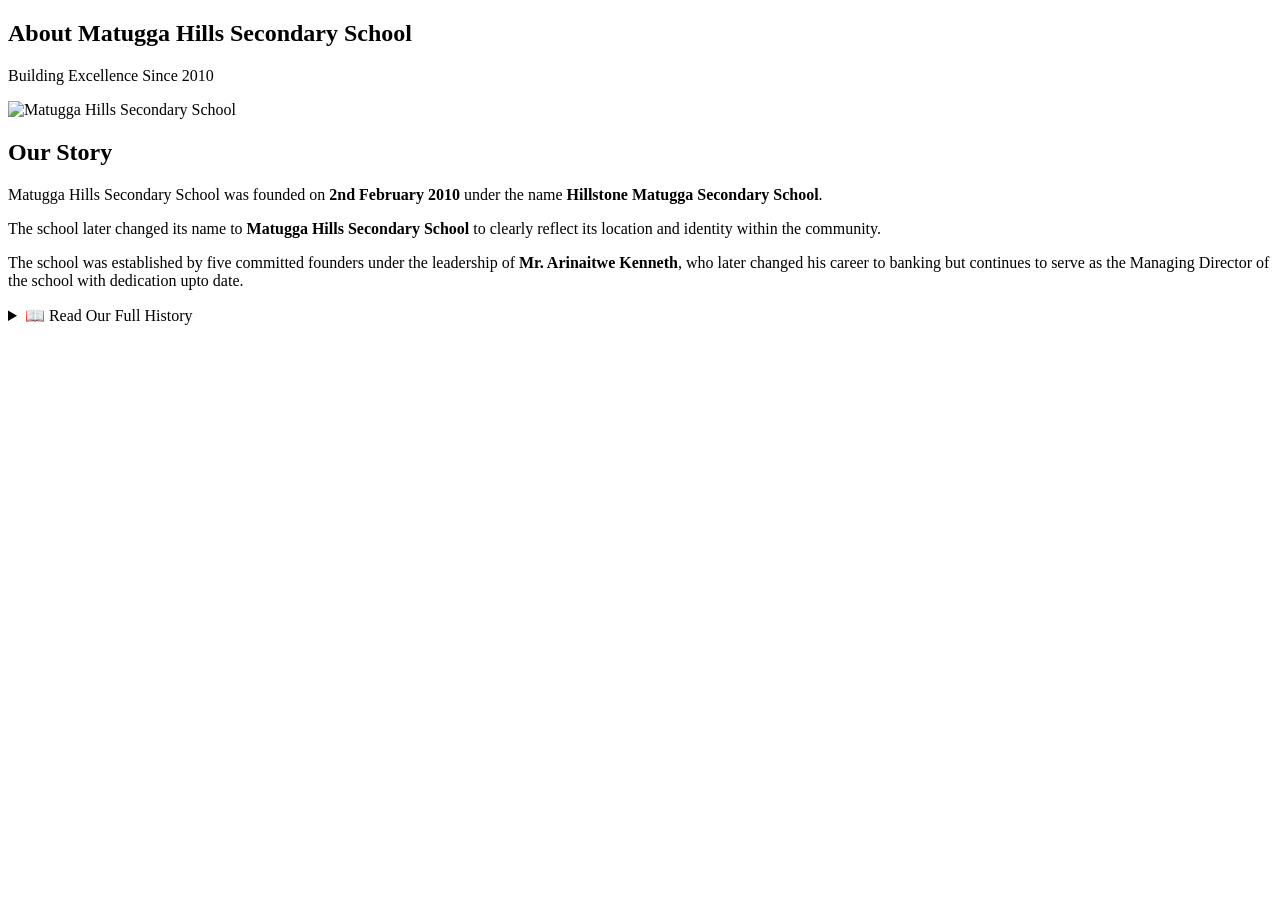
==== About us.html @ feaf0918 "aaa" ====
<!DOCTYPE html>
<html lang="en">
<head>
    <meta charset="UTF-8">
    <meta name="viewport" content="width=device-width, initial-scale=1.0">
    <title>About us</title>
</head>
<body>
   <section class="about-section">

    <div class="about-title">
        <h1>About Matugga Hills Secondary School</h1>
        <p class="subtitle">Building Excellence Since 2010</p>
    </div>

    <div class="about-content">

        <div class="intro">

            <div class="about-image">
                <img src="images/about-school.jpg" alt="Matugga Hills Secondary School">
            </div>

            <div class="about-text">

                <h2>Our Story</h2>

                <p>
                    Matugga Hills Secondary School was founded on <strong>2nd February 2010</strong>
                    under the name <strong>Hillstone Matugga Secondary School</strong>.
                </p>

                <p>
                    The school later changed its name to
                    <strong>Matugga Hills Secondary School</strong>
                    to clearly reflect its location and identity within the community.
                </p>

                <p>
                    The school was established by five committed founders under the
                    leadership of <strong>Mr. Arinaitwe Kenneth</strong>,
                    who later changed his career to banking but continues to serve as
                    the Managing Director of the school with dedication upto date.
                </p>

            </div>

        </div>

        <details class="about-details">

            <summary>📖 Read Our Full History</summary>

            <div class="history">

                <h2>Our Humble Beginning</h2>

                <p>
                    The school began operations in rented premises with a few small classrooms.
                    It opened with 100 students, offering classes from Senior One to Senior Six,
                    and was supported by 13 dedicated teachers.
                </p>

                <p>
                    Despite operating in modest facilities, the staff remained committed
                    to providing quality education.
                </p>

                <p>
                    The first Headteacher,
                    <strong>Mr. Kato Edward</strong>,
                    was appointed in 2010.
                    Having already spent three years in the teaching profession before joining
                    the school, he has continued to serve faithfully as the school's Headteacher.
                </p>

                <p>
                    Although the school did not initially have its own UNEB Examination Centre,
                    students consistently achieved excellent academic results while sitting
                    their examinations at other registered schools.
                </p>

                <p>
                    In its second year, the best UCE candidate scored
                    <strong>17 aggregates</strong>,
                    while the best UACE candidate obtained
                    <strong>22 points.</strong>
                </p>

                <h2>Growth & Milestones</h2>

                <div class="timeline">

                    <div class="timeline-item">
                        <h3>2017</h3>

                        <p>
                            The school relocated from rented premises to its current,
                            larger and more conducive campus.
                        </p>

                        <p>
                            At that time enrolment had reduced to
                            <strong>82 students</strong>,
                            but through discipline, improved academic performance
                            and good management, enrolment steadily increased to
                            <strong>over 600 students</strong>.
                        </p>

                    </div>

                    <div class="timeline-item">

                        <h3>2023</h3>

                        <p>
                            Granted its own
                            <strong>UCE Examination Centre (U4036).</strong>
                        </p>

                    </div>

                    <div class="timeline-item">

                        <h3>2024</h3>

                        <p>
                            Granted its own
                            <strong>UACE Examination Centre (U4036).</strong>
                        </p>

                    </div>

                    <div class="timeline-item">

                        <h3>2025</h3>

                        <p>
                            One candidate scored
                            <strong>9As</strong>
                            in UCE while another obtained
                            <strong>20 points</strong>
                            in UACE.
                        </p>

                    </div>

                </div>

                <h2>Our Longest Serving Staff</h2>

                <div class="staff-grid">

                   <div class="staff-card">

    <h3>Madam Nabayozi Sumayya</h3>

    <span class="year">Joined in 2010</span>

    <p>
        Madam Nabayozi Sumayya joined the school in 2010 as the Bursar
        and continues to serve in that role.
    </p>

    <p>
        She has also served in various capacities including
        Teacher in Charge of Welfare with continuous dedication
        and hard work.
    </p>

</div>

                   <div class="staff-card">

    <h3>Mr. Lubuulwa Stephen</h3>

    <span class="year">Joined in 2012</span>

    <p>
        Mr. Lubuulwa Stephen joined the school in 2012 as a teacher.
    </p>

    <p>
        He was promoted to Assistant Director of Studies in 2014,
        became Director of Studies in 2016,
        and in 2025 was appointed Deputy Headteacher,
        a position he continues to hold.
    </p>

</div>

                   <div class="staff-card">

    <h3>Madam Nabaggala Harriet</h3>

    <span class="year">Joined in 2014</span>

    <p>
        Madam Nabaggala Harriet joined the school in 2014.
    </p>

    <p>
        Over the years she has served as Head of Department,
        Matron, and currently serves as School Secretary and
        Chairperson of the Electoral Commission at
        Matugga Hills Secondary School.
    </p>

</div>

                    <div class="staff-card">

    <div class="staff-header">
        <h3>Mr. Oguttu Hillary Abangi</h3>
        <span class="join-year">Joined in 2012</span>
    </div>

    <div class="staff-body">

        <p>
            <strong>Position:</strong> Assistant Director of Studies
        </p>

        <p>
            Mr. Oguttu Hillary Abangi joined Matugga Hills Secondary School in
            <strong>2012</strong> as a <strong>teacher and warden</strong>.
        </p>

        <p>
            Through his dedication, commitment and leadership, he was promoted
            in <strong>2016</strong> to the position of
            <strong>Assistant Director of Studies</strong>, a role he continues
            to serve in today.
        </p>

    </div>

</div>
                   <div class="staff-card">

    <div class="staff-header">
        <h3>Mr. Kasaali Festo</h3>
        <span class="join-year">Joined in 2011</span>
    </div>

    <div class="staff-body">

        <p>
            Mr. Kasaali Festo joined the school in
            <strong>2011</strong>.
        </p>

        <p>
            He has served in various leadership positions
            within the school.
        </p>

        <p>
            He currently serves as the
            <strong>Director of Studies</strong>.
        </p>

    </div>

</div>

                    <div class="staff-card">

    <div class="staff-header">
        <h3>Madam Kalembe Rachael</h3>
        <span class="join-year">Joined in 2013</span>
    </div>

    <div class="staff-body">

        <p>
            Madam Kalembe Rachael joined the school in
            <strong>2013</strong>.
        </p>

        <p>
            She has served in several capacities,
            including
            <strong>Senior Woman Teacher</strong>,
            <strong>Matron</strong>,
            and
            <strong>Class Teacher</strong>.
        </p>

    </div>

</div>

                   <div class="staff-card">

    <div class="staff-header">
        <h3>Mr. Ssali Cyrus</h3>
    </div>

    <div class="staff-body">

        <p>
            Mr. Ssali Cyrus has faithfully served the school
            in various roles.
        </p>

        <p>
            He has also been the
            <strong>Games Patron</strong>
            for more than
            <strong>ten years</strong>.
        </p>

    </div>

</div>

                   <div class="staff-card">

    <div class="staff-header">
        <h3>Mr. Sekyanzi Phillip</h3>
        <span class="join-year">Joined in 2015</span>
    </div>

    <div class="staff-body">

        <p>
            Mr. Sekyanzi Phillip joined the school in
            <strong>2015</strong>
            as a
            <strong>Mathematics Teacher</strong>.
        </p>

        <p>
            He has also served as a
            <strong>Class Teacher</strong>
            and
            <strong>Head of Department</strong>.
        </p>

        <p>
            He continues to serve the school
            with dedication.
        </p>

    </div>

</div>

            

    <div class="staff-header">
        <h3>Musomesa Kavuma Richard</h3>
        <span class="join-year">Joined in 2010</span>
    </div>

    <div class="staff-body">

        <p>
            Musomesa Kavuma has been with the school
            since its establishment in
            <strong>2010</strong>.
        </p>

        <p>
            He has served in various capacities,
            including as a
            <strong>teacher</strong>.
        </p>

        <p>
            He currently serves as the
            <strong>Head of Department – Luganda</strong>.
        </p>

    </div>

</div>

                <div class="mission">

                    <p>
                        Today, Matugga Hills Secondary School continues to grow
                        as a centre of academic excellence, discipline and character
                        development.
                    </p>

                    <p>
                        The school remains committed to nurturing responsible,
                        competent and morally upright citizens while maintaining
                        its motto:
                    </p>

                    <blockquote>
                        "It's a little thing that matters."
                    </blockquote>

                </div>

            </div>

        </details>

    </div>

</section>
</body>
</html>
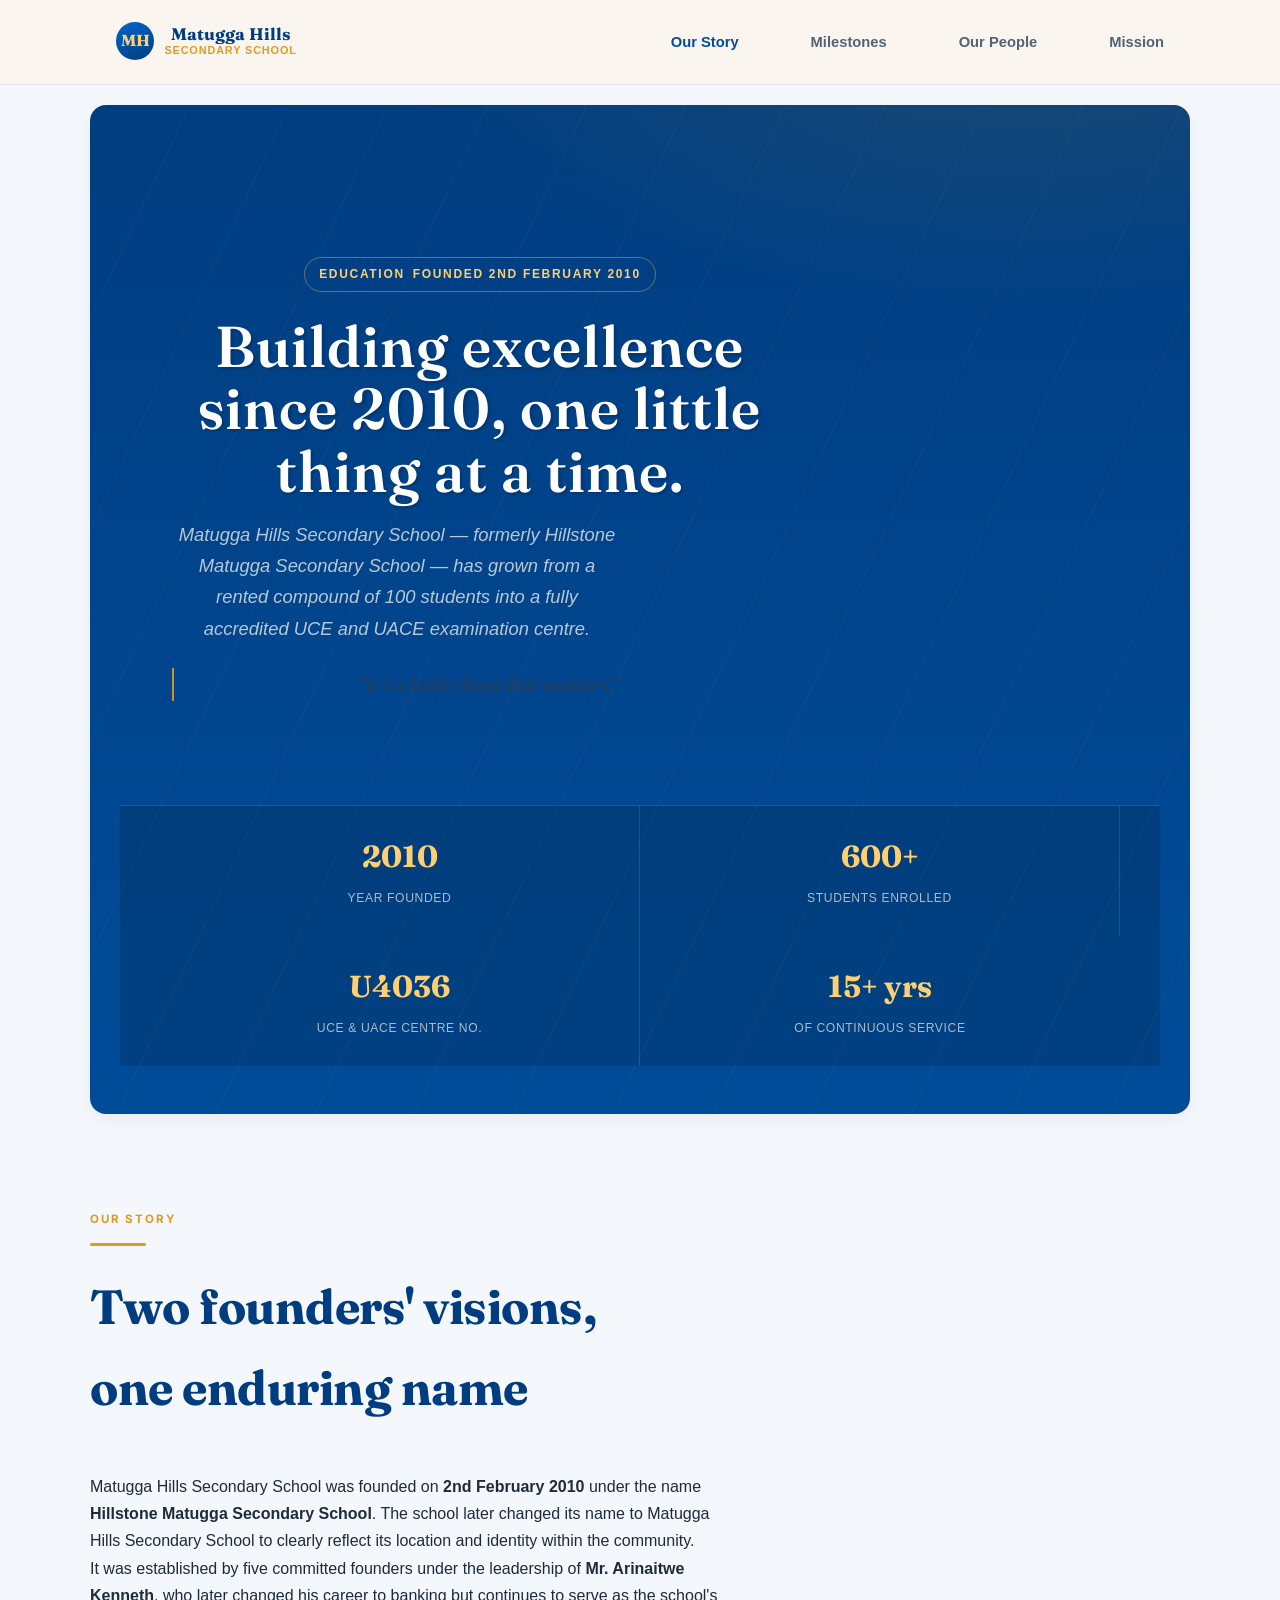
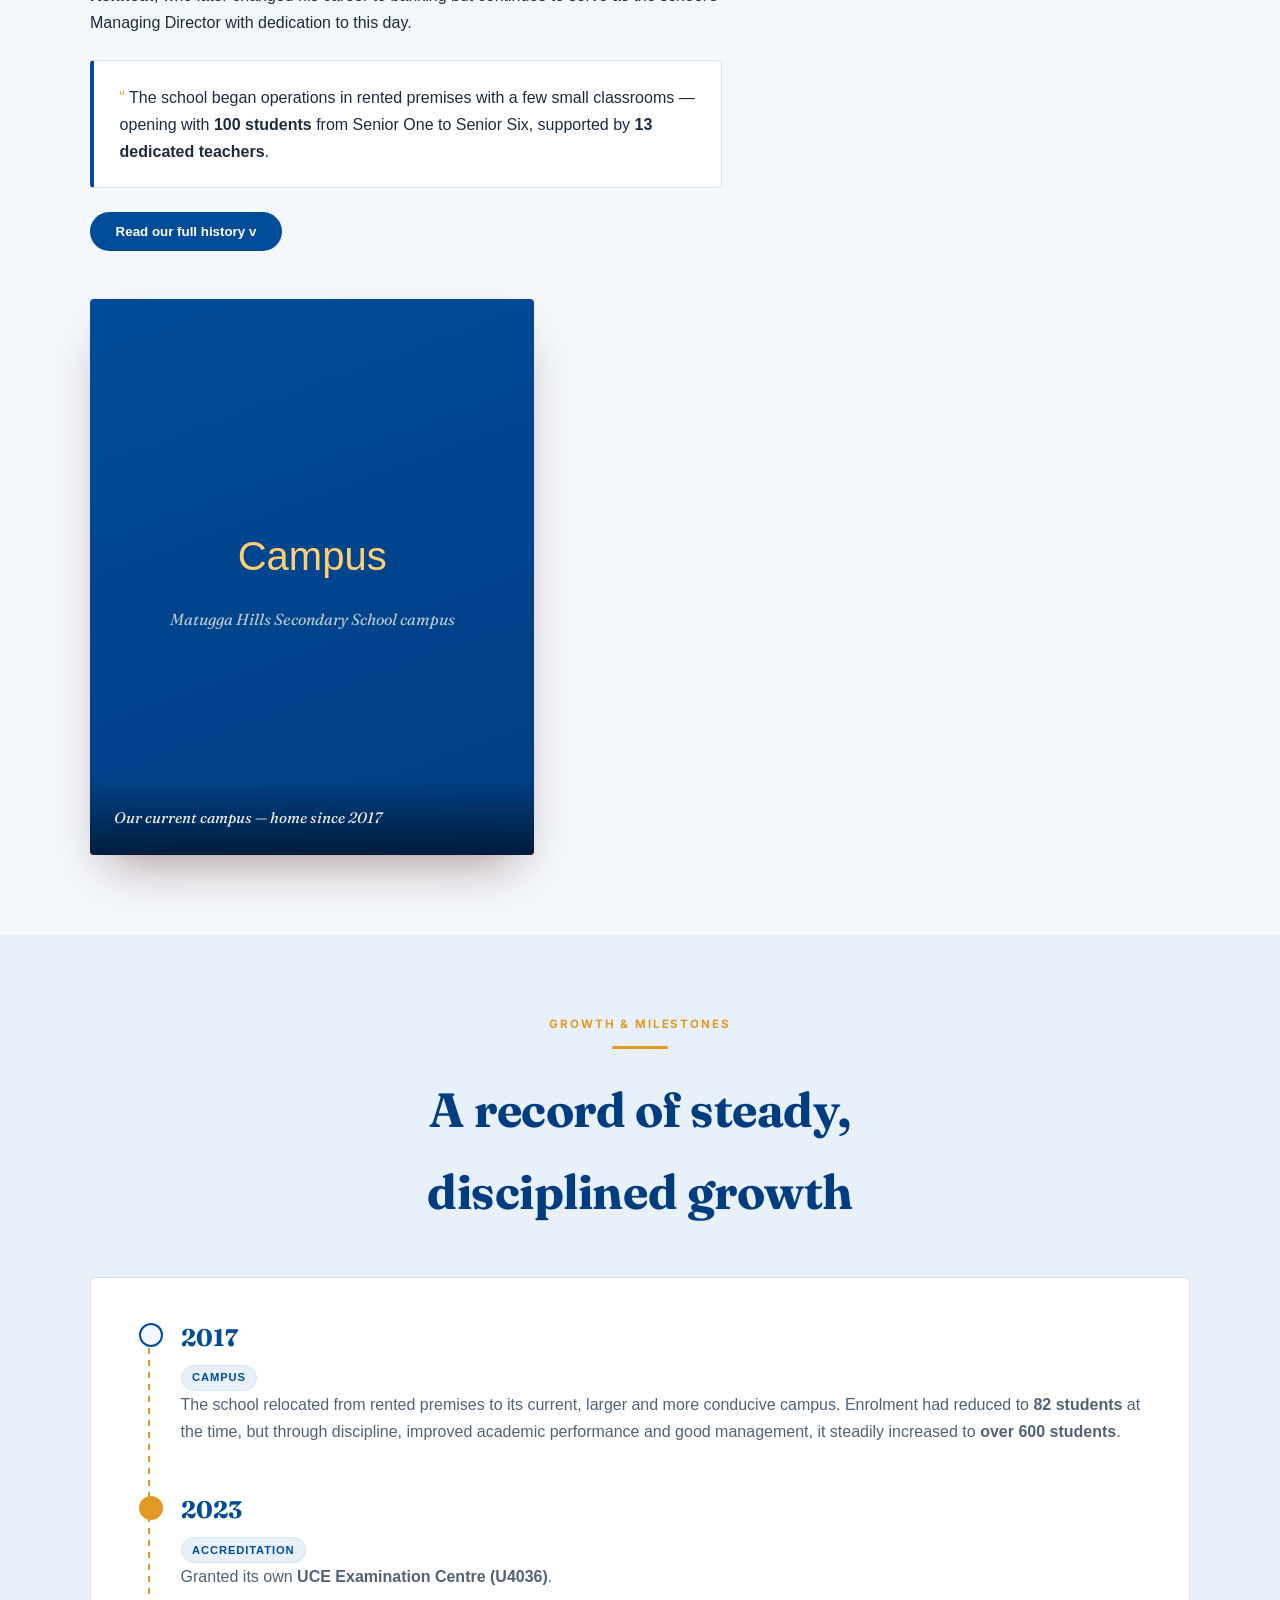
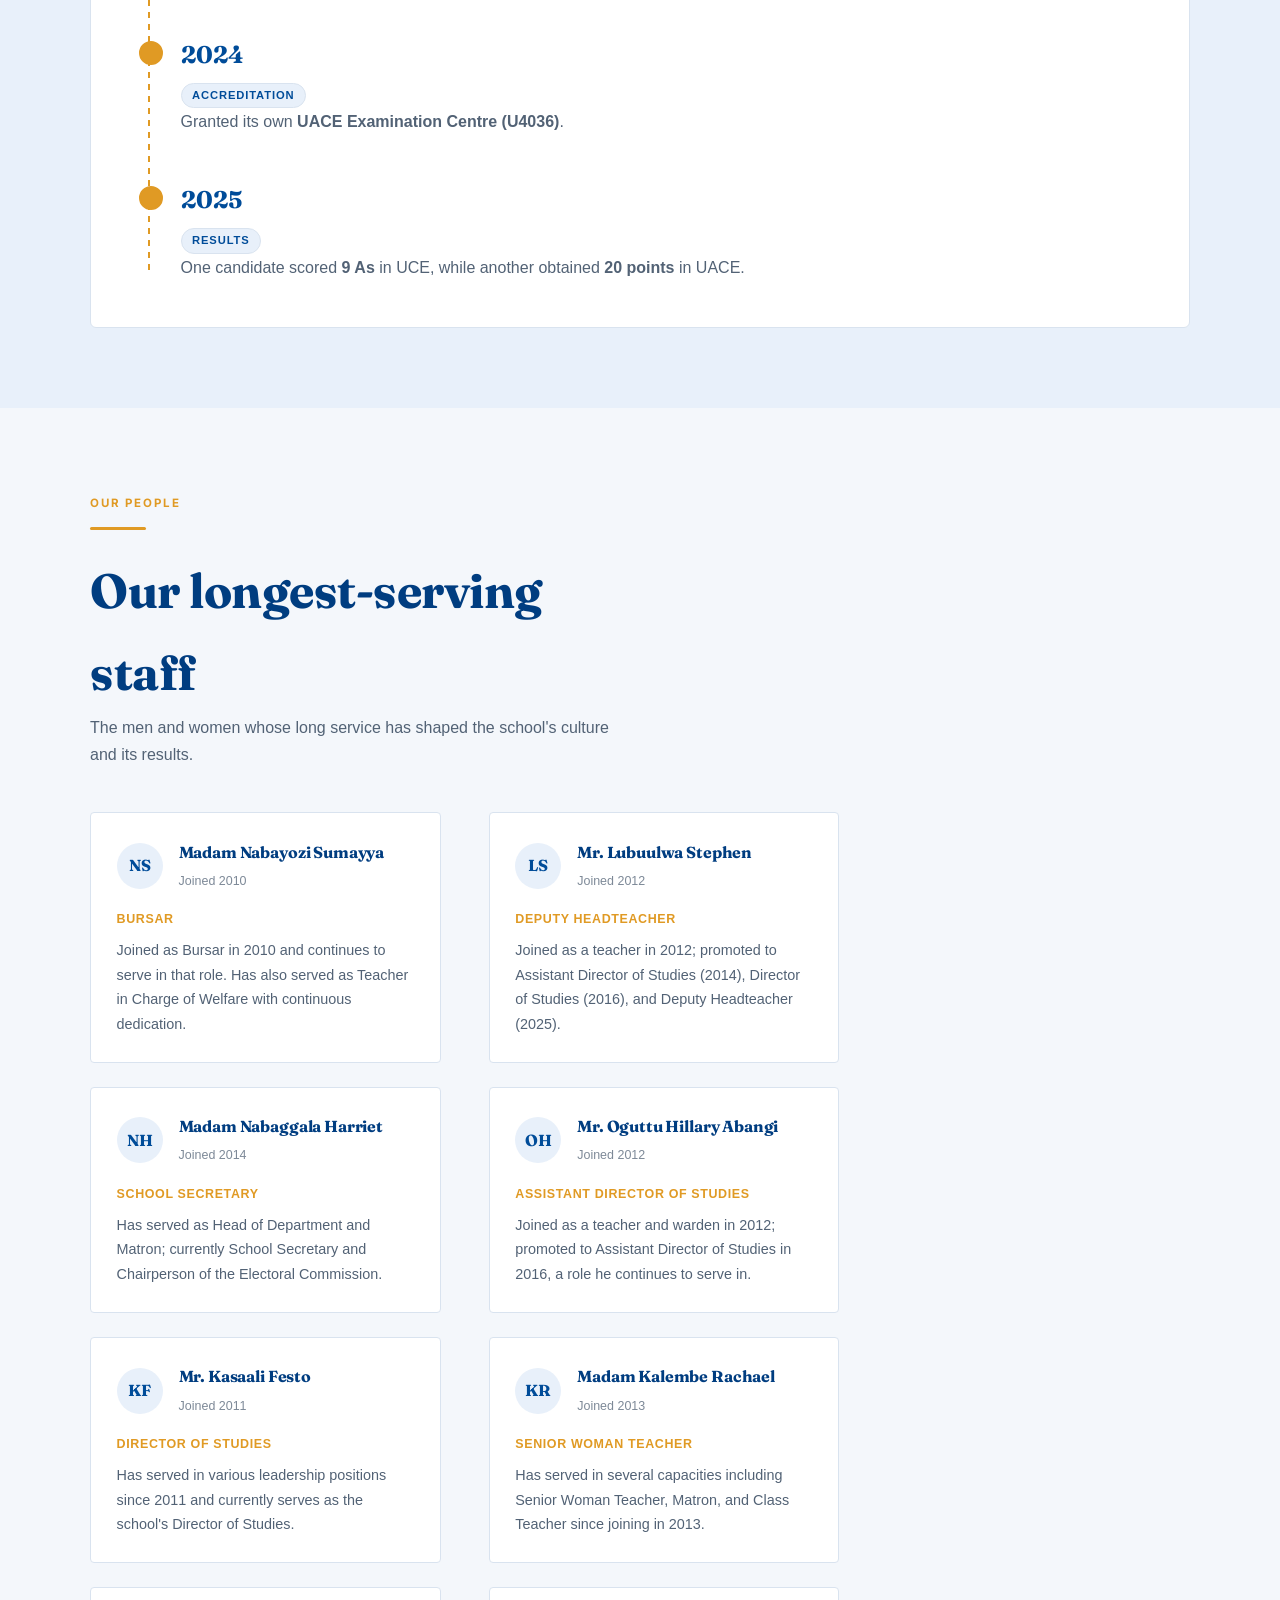
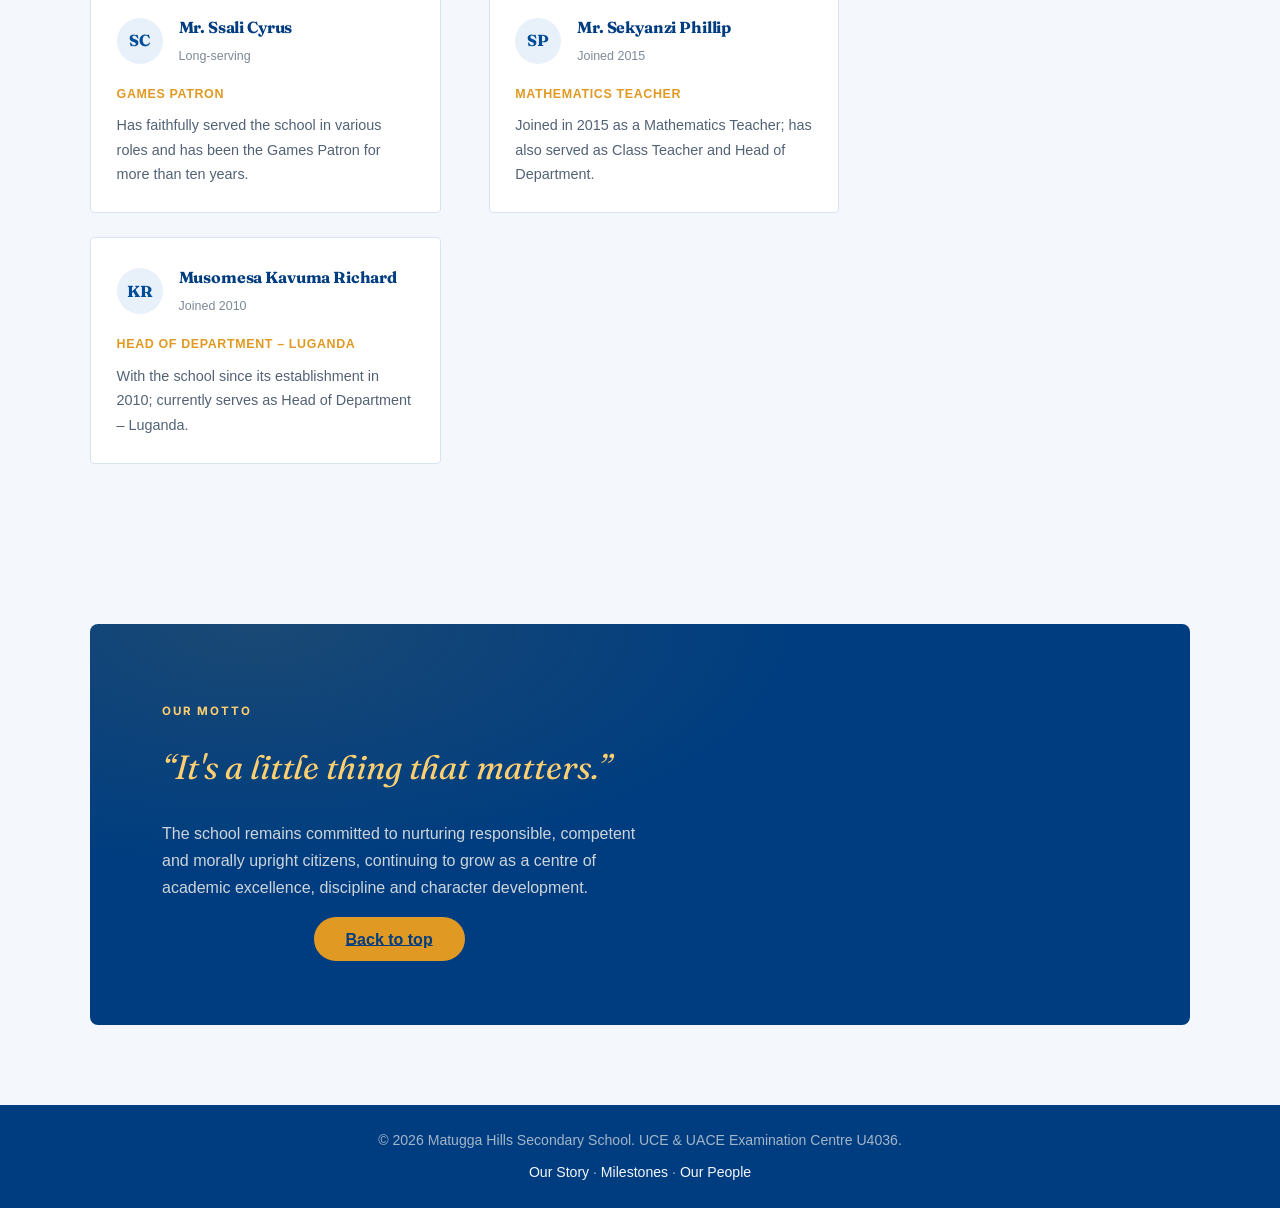
==== commit 2583aa2f: "photo" ====
--- a/About us.html
+++ b/About us.html
@@ -1,408 +1,761 @@
 <!DOCTYPE html>
 <html lang="en">
 <head>
-    <meta charset="UTF-8">
-    <meta name="viewport" content="width=device-width, initial-scale=1.0">
-    <title>About us</title>
+<meta charset="UTF-8">
+<meta name="viewport" content="width=device-width, initial-scale=1.0">
+<title>About Us — Matugga Hills Secondary School</title>
+<meta name="description" content="Matugga Hills Secondary School — building excellence since 2010. Our story, our milestones, our people.">
+
+<link rel="stylesheet" href="style.css">
+
+<!-- Fonts: Fraunces (display serif, institutional gravitas) + Inter (body/utility) -->
+<link rel="preconnect" href="https://fonts.googleapis.com">
+<link rel="preconnect" href="https://fonts.gstatic.com" crossorigin>
+<link href="https://fonts.googleapis.com/css2?family=Fraunces:opsz,wght@9..144,400;9..144,500;9..144,600;9..144,700&family=Inter:wght@400;500;600;700;800&display=swap" rel="stylesheet">
+
+<style>
+  :root{
+    --maroon-950:#003d80;
+    --maroon-900:#004c99;
+    --maroon-800:#0066cc;
+    --gold-600:#e09a24;
+    --gold-400:#ffcf70;
+    --cream-100:#f4f7fb;
+    --cream-200:#e8f0fa;
+    --ink-900:#1e2b3c;
+    --ink-700:#526275;
+    --line:#d9e3ef;
+    --radius:4px;
+    --serif: "Fraunces", Georgia, serif;
+    --sans: "Inter", -apple-system, Segoe UI, Roboto, sans-serif;
+  }
+
+  *{box-sizing:border-box;}
+  html{scroll-behavior:smooth;}
+
+  body{
+    font-family:var(--sans);
+    color:var(--ink-900);
+    background:var(--cream-100);
+    line-height:1.7;
+    -webkit-font-smoothing:antialiased;
+  }
+
+  @media (prefers-reduced-motion: reduce){
+    html{scroll-behavior:auto;}
+    *{animation-duration:0.001ms !important; transition-duration:0.001ms !important;}
+  }
+
+  a:focus-visible, button:focus-visible, .btn:focus-visible, summary:focus-visible{
+    outline:3px solid var(--gold-600);
+    outline-offset:3px;
+  }
+
+  h1,h2,h3,.display-font{
+    font-family:var(--serif);
+    color:var(--maroon-950);
+    letter-spacing:-0.01em;
+  }
+
+  .eyebrow{
+    font-family:var(--sans);
+    font-size:.72rem;
+    font-weight:700;
+    letter-spacing:.16em;
+    text-transform:uppercase;
+    color:var(--gold-600);
+  }
+
+  /*  Navbar*/
+  .navbar-brand-wrap{
+    display:flex;
+    align-items:center;
+    gap:.65rem;
+  }
+  .brand-mark{
+    width:38px;height:38px;
+    border-radius:50%;
+    background:linear-gradient(155deg, var(--maroon-800), var(--maroon-950));
+    display:flex;align-items:center;justify-content:center;
+    color:var(--gold-400);
+    font-family:var(--serif);
+    font-weight:700;
+    font-size:1rem;
+    flex-shrink:0;
+  }
+  .navbar-mhss{
+    background:rgba(250,246,238,0.92);
+    backdrop-filter:blur(8px);
+    border-bottom:1px solid var(--line);
+  }
+  .navbar-mhss .nav-link{
+    font-weight:600;
+    font-size:.92rem;
+    color:var(--ink-700);
+  }
+  .navbar-mhss .nav-link:hover, .navbar-mhss .nav-link.active{
+    color:var(--maroon-900);
+  }
+
+  /*  Hero  */
+  .hero{
+    position:relative;
+    background:
+      radial-gradient(1100px 500px at 85% -10%, rgba(184,145,46,0.16), transparent 60%),
+      linear-gradient(180deg, var(--maroon-950) 0%, var(--maroon-900) 100%);
+    color:var(--cream-100);
+    overflow:hidden;
+  }
+  .hero::before{
+    content:"";
+    position:absolute; inset:0;
+    background-image: repeating-linear-gradient(115deg, rgba(217,180,92,0.05) 0 1px, transparent 1px 90px);
+    pointer-events:none;
+  }
+  .hero-badge{
+    display:inline-flex;
+    align-items:center;
+    gap:.5rem;
+    border:1px solid rgba(217,180,92,0.45);
+    color:var(--gold-400);
+    font-size:.75rem;
+    font-weight:700;
+    letter-spacing:.14em;
+    text-transform:uppercase;
+    padding:.4rem .9rem;
+    border-radius:100px;
+  }
+  .hero h1{
+    color:#fff;
+    font-weight:600;
+    font-size:clamp(2.3rem, 4.6vw, 3.6rem);
+    line-height:1.08;
+  }
+  .hero .lede{
+    color:rgba(250,246,238,0.82);
+    font-size:1.15rem;
+    max-width:44ch;
+  }
+  .hero-motto{
+    font-family:var(--serif);
+    font-style:italic;
+    font-size:1.2rem;
+    color:var(--gold-400);
+    border-left:2px solid var(--gold-600);
+    padding-left:1rem;
+  }
+  .stat-strip{
+    border-top:1px solid rgba(250,246,238,0.14);
+    background:rgba(0,0,0,0.14);
+  }
+  .stat-item{
+    padding:1.6rem 1rem;
+    text-align:center;
+    border-right:1px solid rgba(250,246,238,0.12);
+  }
+  .stat-item:last-child{border-right:none;}
+  .stat-num{
+    font-family:var(--serif);
+    font-weight:700;
+    font-size:1.9rem;
+    color:var(--gold-400);
+    display:block;
+  }
+  .stat-label{
+    font-size:.76rem;
+    letter-spacing:.05em;
+    text-transform:uppercase;
+    color:rgba(250,246,238,0.68);
+  }
+
+  /* Section shell */
+  section.block{ padding:5rem 0; }
+  .section-head{ max-width:60ch; margin-bottom:2.75rem; }
+  .rule{
+    width:56px; height:3px;
+    background:var(--gold-600);
+    border-radius:2px;
+    margin:.75rem 0 1.25rem;
+  }
+
+  /* Our Story */
+  .story-frame{
+    position:relative;
+    border-radius:var(--radius);
+    overflow:hidden;
+    aspect-ratio:4/5;
+    background:linear-gradient(160deg, var(--maroon-900), var(--maroon-950));
+    display:flex; align-items:flex-end;
+    box-shadow: 0 24px 48px -20px rgba(61,0,4,0.45);
+  }
+  .story-frame img{ width:100%; height:100%; object-fit:cover; position:absolute; inset:0; }
+  .story-frame .frame-caption{
+    position:relative; z-index:2;
+    color:var(--cream-100);
+    padding:1.5rem;
+    font-family:var(--serif);
+    font-style:italic;
+    font-size:.95rem;
+    background:linear-gradient(0deg, rgba(0,0,0,0.55), transparent);
+    width:100%;
+  }
+  .founder-card{
+    background:#fff;
+    border:1px solid var(--line);
+    border-left:4px solid var(--maroon-900);
+    border-radius:var(--radius);
+    padding:1.4rem 1.6rem;
+  }
+
+  /* Timeline (Growth & Milestones) — the signature element */
+  .ledger{
+    background:#fff;
+    border:1px solid var(--line);
+    border-radius:6px;
+    padding:2.5rem clamp(1rem,4vw,3rem);
+  }
+  .ledger-line{
+    position:relative;
+    padding-left:2.6rem;
+  }
+  .ledger-line::before{
+    content:"";
+    position:absolute; left:9px; top:6px; bottom:6px;
+    width:2px;
+    background: repeating-linear-gradient(180deg, var(--gold-600) 0 6px, transparent 6px 12px);
+  }
+  .ledger-entry{
+    position:relative;
+    padding-bottom:2.4rem;
+  }
+  .ledger-entry:last-child{ padding-bottom:0; }
+  .ledger-entry::before{
+    content:"";
+    position:absolute;
+    left:-2.6rem;
+    top:.35rem;
+    width:20px; height:20px;
+    background:var(--cream-100);
+    border:2px solid var(--maroon-900);
+    border-radius:50%;
+  }
+  .ledger-entry.is-exam::before{ background:var(--gold-600); border-color:var(--gold-600); }
+  .ledger-year{
+    font-family:var(--serif);
+    font-weight:700;
+    font-size:1.5rem;
+    color:var(--maroon-900);
+    margin-bottom:.25rem;
+  }
+  .ledger-entry p{ margin-bottom:.4rem; color:var(--ink-700); }
+  .tag-pill{
+    display:inline-block;
+    font-size:.7rem;
+    font-weight:700;
+    letter-spacing:.08em;
+    text-transform:uppercase;
+    background:var(--cream-200);
+    color:var(--maroon-900);
+    border:1px solid var(--line);
+    border-radius:100px;
+    padding:.15rem .65rem;
+    margin-right:.4rem;
+  }
+
+  /*  Staff */
+  .staff-card{
+    background:#fff;
+    border:1px solid var(--line);
+    border-radius:var(--radius);
+    padding:1.6rem;
+    height:100%;
+    transition:box-shadow .2s ease, transform .2s ease;
+  }
+  .staff-card:hover{
+    box-shadow:0 16px 32px -18px rgba(61,0,4,0.28);
+    transform:translateY(-3px);
+  }
+  .staff-avatar{
+    width:46px; height:46px;
+    border-radius:50%;
+    background:var(--cream-200);
+    color:var(--maroon-900);
+    font-family:var(--serif);
+    font-weight:700;
+    display:flex; align-items:center; justify-content:center;
+    flex-shrink:0;
+  }
+  .staff-role{
+    font-size:.78rem;
+    font-weight:700;
+    color:var(--gold-600);
+    text-transform:uppercase;
+    letter-spacing:.05em;
+  }
+  .staff-since{
+    font-size:.78rem;
+    color:var(--ink-700);
+    opacity:.75;
+  }
+
+  /*  Mission / motto close  */
+  .motto-block{
+    background:
+      radial-gradient(900px 400px at 15% 0%, rgba(184,145,46,0.14), transparent 60%),
+      var(--maroon-950);
+    color:var(--cream-100);
+    border-radius:8px;
+    padding:clamp(2.5rem,6vw,4.5rem);
+  }
+  .motto-block blockquote{
+    font-family:var(--serif);
+    font-style:italic;
+    font-size:clamp(1.5rem,3vw,2.1rem);
+    color:var(--gold-400);
+    max-width:22ch;
+  }
+
+  /*  Read full history toggle  */
+  .history-toggle{
+    background:var(--maroon-900);
+    border:none;
+    color:#fff;
+    font-weight:600;
+    padding:.75rem 1.6rem;
+    border-radius:100px;
+    transition:background .2s ease;
+  }
+  .history-toggle:hover{ background:var(--maroon-950); color:#fff; }
+  .history-toggle .bi{ transition:transform .2s ease; }
+  .history-toggle[aria-expanded="true"] .bi{ transform:rotate(180deg); }
+
+  footer{
+    background:var(--maroon-950);
+    color:rgba(250,246,238,0.65);
+    font-size:.88rem;
+  }
+  footer a{ color:var(--cream-100); text-decoration:none; }
+  footer a:hover{ color:var(--gold-400); }
+
+  /* Custom layout utilities replacing the Bootstrap classes used in this page. */
+  .container{width:min(1100px, 90%); margin:0 auto;}
+  .row{display:flex; flex-wrap:wrap; margin-left:-.75rem; margin-right:-.75rem;}
+  .row.g-0{gap:0;}
+  [class^="col-"], [class*=" col-"]{width:100%; padding-left:.75rem; padding-right:.75rem;}
+  .d-flex{display:flex;}
+  .flex-column{flex-direction:column;}
+  .align-items-center{align-items:center;}
+  .justify-content-between{justify-content:space-between;}
+  .ms-auto{margin-left:auto;}
+  .mx-auto{margin-left:auto; margin-right:auto;}
+  .text-center{text-align:center;}
+  .text-secondary{color:var(--ink-700)!important;}
+  .text-warning{color:var(--gold-600)!important;}
+  .lh-sm{line-height:1.15;}
+  .fw-bold{font-weight:700;}
+  .small{font-size:.9rem;}
+  .h1{font-size:clamp(2rem, 4vw, 3rem);}
+  .h6{font-size:1rem;}
+  .col-6{width:50%;}
+  .order-lg-1, .order-lg-2{order:0;}
+  .d-block{display:block;}
+  .g-4{gap:1.5rem;}
+  .g-5{gap:3rem;}
+  .gap-2{gap:.5rem;}
+  .gap-3{gap:1rem;}
+  .py-3{padding-top:1rem; padding-bottom:1rem;}
+  .py-4{padding-top:1.5rem; padding-bottom:1.5rem;}
+  .py-5{padding-top:3rem; padding-bottom:3rem;}
+  .py-lg-6{padding-top:5rem; padding-bottom:5rem;}
+  .mt-3{margin-top:1rem;}
+  .mt-4{margin-top:1.5rem;}
+  .mb-0{margin-bottom:0!important;}
+  .mb-2{margin-bottom:.5rem!important;}
+  .mb-3{margin-bottom:1rem!important;}
+  .mb-4{margin-bottom:1.5rem!important;}
+
+  .navbar-toggler{display:none;}
+  .navbar-collapse{display:block;}
+  .navbar-nav{display:flex; list-style:none; margin:0; padding:0;}
+  .navbar-brand{color:inherit; text-decoration:none;}
+  .navbar-brand-wrap{min-width:245px;}
+  .navbar-mhss{position:sticky; top:0; z-index:10;}
+  .navbar-mhss > .container{display:flex; align-items:center; gap:1.5rem;}
+  .navbar-collapse{flex:1;}
+  .navbar-nav{justify-content:flex-end; gap:1.25rem;}
+  .bi{display:inline-block; font-style:normal;}
+  .bi-mortarboard-fill::before{content:"Education";}
+  .bi-building::before{content:"Campus";}
+  .bi-quote::before{content:"\201C";}
+  .bi-chevron-down::before{content:"v";}
+
+  @media (min-width:768px){
+    .col-md-6{width:50%;}
+  }
+
+  @media (min-width:992px){
+    .col-lg-4{width:33.333333%;}
+    .col-lg-5{width:41.666667%;}
+    .col-lg-7{width:58.333333%;}
+    .col-lg-8{width:66.666667%;}
+    .order-lg-1{order:1;}
+    .order-lg-2{order:2;}
+    .text-lg-end{text-align:right;}
+  }
+
+  @media (max-width:767.98px){
+    .navbar-mhss > .container{flex-wrap:wrap; gap:.75rem 1rem;}
+    .navbar-brand-wrap{min-width:0;}
+    .navbar-toggler{display:block; background:transparent; border:1px solid var(--line); padding:.55rem .7rem;}
+    .navbar-toggler-icon{display:block; width:1.25rem; height:.15rem; background:var(--maroon-950); position:relative;}
+    .navbar-toggler-icon::before, .navbar-toggler-icon::after{content:""; position:absolute; left:0; width:1.25rem; height:.15rem; background:var(--maroon-950);}
+    .navbar-toggler-icon::before{top:-.4rem;}
+    .navbar-toggler-icon::after{top:.4rem;}
+    .navbar-collapse{width:100%; flex-basis:100%;}
+    .navbar-nav{flex-direction:column; gap:.25rem; padding-top:1rem;}
+    .navbar-nav .nav-link{display:block; padding:.4rem 0;}
+    .py-lg-6{padding-top:3rem; padding-bottom:3rem;}
+    .text-center.text-md-start{text-align:center;}
+  }
+
+  @media (max-width:767.98px){
+    .stat-item{ border-right:none; border-bottom:1px solid rgba(250,246,238,0.12); }
+    .stat-item:last-child{ border-bottom:none; }
+  }
+</style>
 </head>
 <body>
-   <section class="about-section">
-
-    <div class="about-title">
-        <h1>About Matugga Hills Secondary School</h1>
-        <p class="subtitle">Building Excellence Since 2010</p>
-    </div>
-
-    <div class="about-content">
-
-        <div class="intro">
-
-            <div class="about-image">
-                <img src="images/about-school.jpg" alt="Matugga Hills Secondary School">
-            </div>
-
-            <div class="about-text">
-
-                <h2>Our Story</h2>
-
-                <p>
-                    Matugga Hills Secondary School was founded on <strong>2nd February 2010</strong>
-                    under the name <strong>Hillstone Matugga Secondary School</strong>.
-                </p>
-
-                <p>
-                    The school later changed its name to
-                    <strong>Matugga Hills Secondary School</strong>
-                    to clearly reflect its location and identity within the community.
-                </p>
-
-                <p>
-                    The school was established by five committed founders under the
-                    leadership of <strong>Mr. Arinaitwe Kenneth</strong>,
-                    who later changed his career to banking but continues to serve as
-                    the Managing Director of the school with dedication upto date.
-                </p>
-
-            </div>
-
-        </div>
-
-        <details class="about-details">
-
-            <summary>📖 Read Our Full History</summary>
-
-            <div class="history">
-
-                <h2>Our Humble Beginning</h2>
-
-                <p>
-                    The school began operations in rented premises with a few small classrooms.
-                    It opened with 100 students, offering classes from Senior One to Senior Six,
-                    and was supported by 13 dedicated teachers.
-                </p>
-
-                <p>
-                    Despite operating in modest facilities, the staff remained committed
-                    to providing quality education.
-                </p>
-
-                <p>
-                    The first Headteacher,
-                    <strong>Mr. Kato Edward</strong>,
-                    was appointed in 2010.
-                    Having already spent three years in the teaching profession before joining
-                    the school, he has continued to serve faithfully as the school's Headteacher.
-                </p>
-
-                <p>
-                    Although the school did not initially have its own UNEB Examination Centre,
-                    students consistently achieved excellent academic results while sitting
-                    their examinations at other registered schools.
-                </p>
-
-                <p>
-                    In its second year, the best UCE candidate scored
-                    <strong>17 aggregates</strong>,
-                    while the best UACE candidate obtained
-                    <strong>22 points.</strong>
-                </p>
-
-                <h2>Growth & Milestones</h2>
-
-                <div class="timeline">
-
-                    <div class="timeline-item">
-                        <h3>2017</h3>
-
-                        <p>
-                            The school relocated from rented premises to its current,
-                            larger and more conducive campus.
-                        </p>
-
-                        <p>
-                            At that time enrolment had reduced to
-                            <strong>82 students</strong>,
-                            but through discipline, improved academic performance
-                            and good management, enrolment steadily increased to
-                            <strong>over 600 students</strong>.
-                        </p>
-
-                    </div>
-
-                    <div class="timeline-item">
-
-                        <h3>2023</h3>
-
-                        <p>
-                            Granted its own
-                            <strong>UCE Examination Centre (U4036).</strong>
-                        </p>
-
-                    </div>
-
-                    <div class="timeline-item">
-
-                        <h3>2024</h3>
-
-                        <p>
-                            Granted its own
-                            <strong>UACE Examination Centre (U4036).</strong>
-                        </p>
-
-                    </div>
-
-                    <div class="timeline-item">
-
-                        <h3>2025</h3>
-
-                        <p>
-                            One candidate scored
-                            <strong>9As</strong>
-                            in UCE while another obtained
-                            <strong>20 points</strong>
-                            in UACE.
-                        </p>
-
-                    </div>
-
-                </div>
-
-                <h2>Our Longest Serving Staff</h2>
-
-                <div class="staff-grid">
-
-                   <div class="staff-card">
-
-    <h3>Madam Nabayozi Sumayya</h3>
-
-    <span class="year">Joined in 2010</span>
-
-    <p>
-        Madam Nabayozi Sumayya joined the school in 2010 as the Bursar
-        and continues to serve in that role.
-    </p>
-
-    <p>
-        She has also served in various capacities including
-        Teacher in Charge of Welfare with continuous dedication
-        and hard work.
-    </p>
-
-</div>
-
-                   <div class="staff-card">
-
-    <h3>Mr. Lubuulwa Stephen</h3>
-
-    <span class="year">Joined in 2012</span>
-
-    <p>
-        Mr. Lubuulwa Stephen joined the school in 2012 as a teacher.
-    </p>
-
-    <p>
-        He was promoted to Assistant Director of Studies in 2014,
-        became Director of Studies in 2016,
-        and in 2025 was appointed Deputy Headteacher,
-        a position he continues to hold.
-    </p>
-
-</div>
-
-                   <div class="staff-card">
-
-    <h3>Madam Nabaggala Harriet</h3>
-
-    <span class="year">Joined in 2014</span>
-
-    <p>
-        Madam Nabaggala Harriet joined the school in 2014.
-    </p>
-
-    <p>
-        Over the years she has served as Head of Department,
-        Matron, and currently serves as School Secretary and
-        Chairperson of the Electoral Commission at
-        Matugga Hills Secondary School.
-    </p>
-
-</div>
-
-                    <div class="staff-card">
-
-    <div class="staff-header">
-        <h3>Mr. Oguttu Hillary Abangi</h3>
-        <span class="join-year">Joined in 2012</span>
-    </div>
-
-    <div class="staff-body">
-
-        <p>
-            <strong>Position:</strong> Assistant Director of Studies
-        </p>
-
-        <p>
-            Mr. Oguttu Hillary Abangi joined Matugga Hills Secondary School in
-            <strong>2012</strong> as a <strong>teacher and warden</strong>.
-        </p>
-
-        <p>
-            Through his dedication, commitment and leadership, he was promoted
-            in <strong>2016</strong> to the position of
-            <strong>Assistant Director of Studies</strong>, a role he continues
-            to serve in today.
-        </p>
-
-    </div>
-
-</div>
-                   <div class="staff-card">
-
-    <div class="staff-header">
-        <h3>Mr. Kasaali Festo</h3>
-        <span class="join-year">Joined in 2011</span>
-    </div>
-
-    <div class="staff-body">
-
-        <p>
-            Mr. Kasaali Festo joined the school in
-            <strong>2011</strong>.
-        </p>
-
-        <p>
-            He has served in various leadership positions
-            within the school.
-        </p>
-
-        <p>
-            He currently serves as the
-            <strong>Director of Studies</strong>.
-        </p>
-
-    </div>
-
-</div>
-
-                    <div class="staff-card">
-
-    <div class="staff-header">
-        <h3>Madam Kalembe Rachael</h3>
-        <span class="join-year">Joined in 2013</span>
-    </div>
-
-    <div class="staff-body">
-
-        <p>
-            Madam Kalembe Rachael joined the school in
-            <strong>2013</strong>.
-        </p>
-
-        <p>
-            She has served in several capacities,
-            including
-            <strong>Senior Woman Teacher</strong>,
-            <strong>Matron</strong>,
-            and
-            <strong>Class Teacher</strong>.
-        </p>
-
-    </div>
-
-</div>
-
-                   <div class="staff-card">
-
-    <div class="staff-header">
-        <h3>Mr. Ssali Cyrus</h3>
-    </div>
-
-    <div class="staff-body">
-
-        <p>
-            Mr. Ssali Cyrus has faithfully served the school
-            in various roles.
-        </p>
-
-        <p>
-            He has also been the
-            <strong>Games Patron</strong>
-            for more than
-            <strong>ten years</strong>.
-        </p>
-
-    </div>
-
-</div>
-
-                   <div class="staff-card">
-
-    <div class="staff-header">
-        <h3>Mr. Sekyanzi Phillip</h3>
-        <span class="join-year">Joined in 2015</span>
-    </div>
-
-    <div class="staff-body">
-
-        <p>
-            Mr. Sekyanzi Phillip joined the school in
-            <strong>2015</strong>
-            as a
-            <strong>Mathematics Teacher</strong>.
-        </p>
-
-        <p>
-            He has also served as a
-            <strong>Class Teacher</strong>
-            and
-            <strong>Head of Department</strong>.
-        </p>
-
-        <p>
-            He continues to serve the school
-            with dedication.
-        </p>
-
-    </div>
-
-</div>
-
-            
-
-    <div class="staff-header">
-        <h3>Musomesa Kavuma Richard</h3>
-        <span class="join-year">Joined in 2010</span>
-    </div>
-
-    <div class="staff-body">
-
-        <p>
-            Musomesa Kavuma has been with the school
-            since its establishment in
-            <strong>2010</strong>.
-        </p>
-
-        <p>
-            He has served in various capacities,
-            including as a
-            <strong>teacher</strong>.
-        </p>
-
-        <p>
-            He currently serves as the
-            <strong>Head of Department – Luganda</strong>.
-        </p>
-
-    </div>
-
-</div>
-
-                <div class="mission">
-
-                    <p>
-                        Today, Matugga Hills Secondary School continues to grow
-                        as a centre of academic excellence, discipline and character
-                        development.
-                    </p>
-
-                    <p>
-                        The school remains committed to nurturing responsible,
-                        competent and morally upright citizens while maintaining
-                        its motto:
-                    </p>
-
-                    <blockquote>
-                        "It's a little thing that matters."
-                    </blockquote>
-
-                </div>
-
-            </div>
-
-        </details>
-
-    </div>
-
+
+<!-- Navbar  -->
+<nav class="navbar navbar-expand-md navbar-mhss sticky-top py-3">
+  <div class="container">
+    <a class="navbar-brand navbar-brand-wrap" href="#top">
+      <span class="brand-mark">MH</span>
+      <span class="d-flex flex-column lh-sm">
+        <span class="fw-bold" style="font-family:var(--serif); color:var(--maroon-950); font-size:1.05rem;">Matugga Hills</span>
+        <span style="font-size:.68rem; letter-spacing:.08em; text-transform:uppercase; color:var(--gold-600); font-weight:700;">Secondary School</span>
+      </span>
+    </a>
+    <button class="navbar-toggler" type="button" aria-controls="navMain" aria-expanded="false" aria-label="Toggle navigation">
+      <span class="navbar-toggler-icon"></span>
+    </button>
+    <div class="collapse navbar-collapse" id="navMain">
+      <ul class="navbar-nav ms-auto gap-md-2">
+        <li class="nav-item"><a class="nav-link active" href="#story">Our Story</a></li>
+        <li class="nav-item"><a class="nav-link" href="#milestones">Milestones</a></li>
+        <li class="nav-item"><a class="nav-link" href="#staff">Our People</a></li>
+        <li class="nav-item"><a class="nav-link" href="#mission">Mission</a></li>
+      </ul>
+    </div>
+  </div>
+</nav>
+
+<!-- Hero  -->
+<header class="hero" id="top">
+  <div class="container py-5 py-lg-6">
+    <div class="row align-items-center py-4 py-lg-5">
+      <div class="col-lg-8">
+        <span class="hero-badge"><i class="bi bi-mortarboard-fill"></i> Founded 2nd February 2010</span>
+        <h1 class="mt-4 mb-3">Building excellence since 2010, one little thing at a time.</h1>
+        <p class="lede mb-4">Matugga Hills Secondary School — formerly Hillstone Matugga Secondary School — has grown from a rented compound of 100 students into a fully accredited UCE and UACE examination centre.</p>
+        <p class="hero-motto mb-0">&ldquo;It&rsquo;s a little thing that matters.&rdquo;</p>
+      </div>
+    </div>
+  </div>
+  <div class="stat-strip">
+    <div class="container">
+      <div class="row g-0">
+        <div class="col-6 col-md-3 stat-item">
+          <span class="stat-num">2010</span>
+          <span class="stat-label">Year Founded</span>
+        </div>
+        <div class="col-6 col-md-3 stat-item">
+          <span class="stat-num">600+</span>
+          <span class="stat-label">Students Enrolled</span>
+        </div>
+        <div class="col-6 col-md-3 stat-item">
+          <span class="stat-num">U4036</span>
+          <span class="stat-label">UCE &amp; UACE Centre No.</span>
+        </div>
+        <div class="col-6 col-md-3 stat-item">
+          <span class="stat-num">15+ yrs</span>
+          <span class="stat-label">Of Continuous Service</span>
+        </div>
+      </div>
+    </div>
+  </div>
+</header>
+
+<!--  Our Story  -->
+<section class="block" id="story">
+  <div class="container">
+    <div class="row g-5 align-items-center">
+      <div class="col-lg-5 order-lg-2">
+        <div class="story-frame">
+          <img src="images/about-school.jpg" alt="Matugga Hills Secondary School campus"
+               onerror="this.style.display='none'; this.parentElement.querySelector('.frame-fallback').style.display='flex';">
+          <div class="frame-fallback" style="display:none; position:absolute; inset:0; align-items:center; justify-content:center; flex-direction:column; color:var(--gold-400); text-align:center; padding:2rem;">
+            <i class="bi bi-building" style="font-size:2.5rem;"></i>
+            <p class="mt-3 mb-0" style="font-family:var(--serif); font-style:italic; font-size:1rem; color:rgba(250,246,238,0.75);">Matugga Hills Secondary School campus</p>
+          </div>
+          <div class="frame-caption">Our current campus — home since 2017</div>
+        </div>
+      </div>
+      <div class="col-lg-7 order-lg-1">
+        <div class="section-head">
+          <span class="eyebrow">Our Story</span>
+          <div class="rule"></div>
+          <h2 class="h1">Two founders' visions, one enduring name</h2>
+        </div>
+        <p>Matugga Hills Secondary School was founded on <strong>2nd February 2010</strong> under the name <strong>Hillstone Matugga Secondary School</strong>. The school later changed its name to Matugga Hills Secondary School to clearly reflect its location and identity within the community.</p>
+        <p class="mb-4">It was established by five committed founders under the leadership of <strong>Mr. Arinaitwe Kenneth</strong>, who later changed his career to banking but continues to serve as the school's Managing Director with dedication to this day.</p>
+        <div class="founder-card">
+          <p class="mb-0"><i class="bi bi-quote text-warning me-1"></i> The school began operations in rented premises with a few small classrooms — opening with <strong>100 students</strong> from Senior One to Senior Six, supported by <strong>13 dedicated teachers</strong>.</p>
+        </div>
+        <button class="history-toggle mt-4" type="button" aria-expanded="false" aria-controls="fullHistory">
+          Read our full history <i class="bi bi-chevron-down ms-1"></i>
+        </button>
+
+        <div class="collapse mt-4" id="fullHistory" hidden>
+          <p>Despite operating in modest facilities, the staff remained committed to providing quality education. The first Headteacher, <strong>Mr. Kato Edward</strong>, was appointed in 2010. Having already spent three years in the teaching profession before joining the school, he has continued to serve faithfully as the school's Headteacher.</p>
+          <p>Although the school did not initially have its own UNEB examination centre, students consistently achieved excellent academic results while sitting their examinations at other registered schools. In its second year, the best UCE candidate scored <strong>17 aggregates</strong>, while the best UACE candidate obtained <strong>22 points</strong>.</p>
+          <p class="mb-0">Today, Matugga Hills Secondary School continues to grow as a centre of academic excellence, discipline and character development — remaining committed to nurturing responsible, competent and morally upright citizens.</p>
+        </div>
+      </div>
+    </div>
+  </div>
 </section>
+
+<!--  Milestones -->
+<section class="block" style="background:var(--cream-200);" id="milestones">
+  <div class="container">
+    <div class="section-head mx-auto text-center">
+      <span class="eyebrow d-block">Growth &amp; Milestones</span>
+      <div class="rule mx-auto"></div>
+      <h2 class="h1">A record of steady, disciplined growth</h2>
+    </div>
+
+    <div class="ledger">
+      <div class="ledger-line">
+
+        <div class="ledger-entry">
+          <div class="ledger-year">2017</div>
+          <span class="tag-pill">Campus</span>
+          <p>The school relocated from rented premises to its current, larger and more conducive campus. Enrolment had reduced to <strong>82 students</strong> at the time, but through discipline, improved academic performance and good management, it steadily increased to <strong>over 600 students</strong>.</p>
+        </div>
+
+        <div class="ledger-entry is-exam">
+          <div class="ledger-year">2023</div>
+          <span class="tag-pill">Accreditation</span>
+          <p>Granted its own <strong>UCE Examination Centre (U4036)</strong>.</p>
+        </div>
+
+        <div class="ledger-entry is-exam">
+          <div class="ledger-year">2024</div>
+          <span class="tag-pill">Accreditation</span>
+          <p>Granted its own <strong>UACE Examination Centre (U4036)</strong>.</p>
+        </div>
+
+        <div class="ledger-entry is-exam">
+          <div class="ledger-year">2025</div>
+          <span class="tag-pill">Results</span>
+          <p>One candidate scored <strong>9 As</strong> in UCE, while another obtained <strong>20 points</strong> in UACE.</p>
+        </div>
+
+      </div>
+    </div>
+  </div>
+</section>
+
+<!--  Staff -->
+<section class="block" id="staff">
+  <div class="container">
+    <div class="section-head">
+      <span class="eyebrow">Our People</span>
+      <div class="rule"></div>
+      <h2 class="h1">Our longest-serving staff</h2>
+      <p class="text-secondary mb-0">The men and women whose long service has shaped the school's culture and its results.</p>
+    </div>
+
+    <div class="row g-4">
+
+      <div class="col-md-6 col-lg-4">
+        <div class="staff-card d-flex flex-column">
+          <div class="d-flex align-items-center gap-3 mb-3">
+            <div class="staff-avatar">NS</div>
+            <div>
+              <h3 class="h6 mb-0">Madam Nabayozi Sumayya</h3>
+              <span class="staff-since">Joined 2010</span>
+            </div>
+          </div>
+          <span class="staff-role mb-2">Bursar</span>
+          <p class="small text-secondary mb-0">Joined as Bursar in 2010 and continues to serve in that role. Has also served as Teacher in Charge of Welfare with continuous dedication.</p>
+        </div>
+      </div>
+
+      <div class="col-md-6 col-lg-4">
+        <div class="staff-card d-flex flex-column">
+          <div class="d-flex align-items-center gap-3 mb-3">
+            <div class="staff-avatar">LS</div>
+            <div>
+              <h3 class="h6 mb-0">Mr. Lubuulwa Stephen</h3>
+              <span class="staff-since">Joined 2012</span>
+            </div>
+          </div>
+          <span class="staff-role mb-2">Deputy Headteacher</span>
+          <p class="small text-secondary mb-0">Joined as a teacher in 2012; promoted to Assistant Director of Studies (2014), Director of Studies (2016), and Deputy Headteacher (2025).</p>
+        </div>
+      </div>
+
+      <div class="col-md-6 col-lg-4">
+        <div class="staff-card d-flex flex-column">
+          <div class="d-flex align-items-center gap-3 mb-3">
+            <div class="staff-avatar">NH</div>
+            <div>
+              <h3 class="h6 mb-0">Madam Nabaggala Harriet</h3>
+              <span class="staff-since">Joined 2014</span>
+            </div>
+          </div>
+          <span class="staff-role mb-2">School Secretary</span>
+          <p class="small text-secondary mb-0">Has served as Head of Department and Matron; currently School Secretary and Chairperson of the Electoral Commission.</p>
+        </div>
+      </div>
+
+      <div class="col-md-6 col-lg-4">
+        <div class="staff-card d-flex flex-column">
+          <div class="d-flex align-items-center gap-3 mb-3">
+            <div class="staff-avatar">OH</div>
+            <div>
+              <h3 class="h6 mb-0">Mr. Oguttu Hillary Abangi</h3>
+              <span class="staff-since">Joined 2012</span>
+            </div>
+          </div>
+          <span class="staff-role mb-2">Assistant Director of Studies</span>
+          <p class="small text-secondary mb-0">Joined as a teacher and warden in 2012; promoted to Assistant Director of Studies in 2016, a role he continues to serve in.</p>
+        </div>
+      </div>
+
+      <div class="col-md-6 col-lg-4">
+        <div class="staff-card d-flex flex-column">
+          <div class="d-flex align-items-center gap-3 mb-3">
+            <div class="staff-avatar">KF</div>
+            <div>
+              <h3 class="h6 mb-0">Mr. Kasaali Festo</h3>
+              <span class="staff-since">Joined 2011</span>
+            </div>
+          </div>
+          <span class="staff-role mb-2">Director of Studies</span>
+          <p class="small text-secondary mb-0">Has served in various leadership positions since 2011 and currently serves as the school's Director of Studies.</p>
+        </div>
+      </div>
+
+      <div class="col-md-6 col-lg-4">
+        <div class="staff-card d-flex flex-column">
+          <div class="d-flex align-items-center gap-3 mb-3">
+            <div class="staff-avatar">KR</div>
+            <div>
+              <h3 class="h6 mb-0">Madam Kalembe Rachael</h3>
+              <span class="staff-since">Joined 2013</span>
+            </div>
+          </div>
+          <span class="staff-role mb-2">Senior Woman Teacher</span>
+          <p class="small text-secondary mb-0">Has served in several capacities including Senior Woman Teacher, Matron, and Class Teacher since joining in 2013.</p>
+        </div>
+      </div>
+
+      <div class="col-md-6 col-lg-4">
+        <div class="staff-card d-flex flex-column">
+          <div class="d-flex align-items-center gap-3 mb-3">
+            <div class="staff-avatar">SC</div>
+            <div>
+              <h3 class="h6 mb-0">Mr. Ssali Cyrus</h3>
+              <span class="staff-since">Long-serving</span>
+            </div>
+          </div>
+          <span class="staff-role mb-2">Games Patron</span>
+          <p class="small text-secondary mb-0">Has faithfully served the school in various roles and has been the Games Patron for more than ten years.</p>
+        </div>
+      </div>
+
+      <div class="col-md-6 col-lg-4">
+        <div class="staff-card d-flex flex-column">
+          <div class="d-flex align-items-center gap-3 mb-3">
+            <div class="staff-avatar">SP</div>
+            <div>
+              <h3 class="h6 mb-0">Mr. Sekyanzi Phillip</h3>
+              <span class="staff-since">Joined 2015</span>
+            </div>
+          </div>
+          <span class="staff-role mb-2">Mathematics Teacher</span>
+          <p class="small text-secondary mb-0">Joined in 2015 as a Mathematics Teacher; has also served as Class Teacher and Head of Department.</p>
+        </div>
+      </div>
+
+      <div class="col-md-6 col-lg-4">
+        <div class="staff-card d-flex flex-column">
+          <div class="d-flex align-items-center gap-3 mb-3">
+            <div class="staff-avatar">KR</div>
+            <div>
+              <h3 class="h6 mb-0">Musomesa Kavuma Richard</h3>
+              <span class="staff-since">Joined 2010</span>
+            </div>
+          </div>
+          <span class="staff-role mb-2">Head of Department – Luganda</span>
+          <p class="small text-secondary mb-0">With the school since its establishment in 2010; currently serves as Head of Department – Luganda.</p>
+        </div>
+      </div>
+
+    </div>
+  </div>
+</section>
+
+<!-- Mission / Motto  -->
+<section class="block" id="mission">
+  <div class="container">
+    <div class="motto-block">
+      <div class="row align-items-center g-4">
+        <div class="col-lg-8">
+          <span class="eyebrow" style="color:var(--gold-400);">Our Motto</span>
+          <blockquote class="mt-3 mb-4">&ldquo;It's a little thing that matters.&rdquo;</blockquote>
+          <p class="mb-0" style="color:rgba(250,246,238,0.82); max-width:56ch;">The school remains committed to nurturing responsible, competent and morally upright citizens, continuing to grow as a centre of academic excellence, discipline and character development.</p>
+        </div>
+        <div class="col-lg-4 text-lg-end">
+          <a href="#top" class="btn btn-lg" style="background:var(--gold-600); color:var(--maroon-950); font-weight:700; border-radius:100px; padding:.85rem 2rem;">Back to top</a>
+        </div>
+      </div>
+    </div>
+  </div>
+</section>
+
+<!--  Footer -->
+<footer class="py-4">
+  <div class="container d-flex flex-column flex-md-row justify-content-between align-items-center gap-2 text-center text-md-start">
+    <span>&copy; 2026 Matugga Hills Secondary School. UCE &amp; UACE Examination Centre U4036.</span>
+    <span><a href="#story">Our Story</a> &middot; <a href="#milestones">Milestones</a> &middot; <a href="#staff">Our People</a></span>
+  </div>
+</footer>
+
+<script>
+  const toggleButton = document.querySelector('.history-toggle');
+  const history = document.querySelector('#fullHistory');
+  const navToggle = document.querySelector('.navbar-toggler');
+  const nav = document.querySelector('#navMain');
+
+  toggleButton?.addEventListener('click', () => {
+    const isExpanded = toggleButton.getAttribute('aria-expanded') === 'true';
+    toggleButton.setAttribute('aria-expanded', String(!isExpanded));
+    history.hidden = isExpanded;
+  });
+
+  navToggle?.addEventListener('click', () => {
+    const isExpanded = navToggle.getAttribute('aria-expanded') === 'true';
+    navToggle.setAttribute('aria-expanded', String(!isExpanded));
+    nav.hidden = isExpanded;
+  });
+
+  if (window.innerWidth < 768 && nav) {
+    nav.hidden = true;
+  }
+</script>
 </body>
 </html>
--- a/style.css
+++ b/style.css
@@ -0,0 +1,706 @@
+        /* reset & base */
+        * {
+            margin: 0;
+            padding: 0;
+            box-sizing: border-box;
+            font-family: 'Segoe UI', Roboto, Arial, sans-serif;
+        }
+
+        :root{
+            --secondary: #00008b;
+            --primary: #0000ff;
+            --tertiary: #f4f7f6;
+        }
+
+        body {
+            background-color: #f0f4fa;
+            line-height: 1.6;
+            color: #1e2b3c;
+        }
+
+        header {
+            background: linear-gradient(145deg, #0066cc, #004c99);
+            color: white;
+            padding: 28px 20px 22px;
+            text-align: center;
+            box-shadow: 0 4px 12px rgba(0,0,0,0.15);
+        }
+        header h1 {
+            font-size: 2.6rem;
+            letter-spacing: 1px;
+            font-weight: 600;
+            text-shadow: 2px 2px 3px rgba(0,0,0,0.2);
+        }
+        header p {
+            font-size: 1.2rem;
+            font-style: italic;
+            opacity: 0.9;
+            margin-top: 6px;
+        }
+
+        /* navigation */
+        nav {
+            background: #003d80;
+            padding: 14px 10px;
+            text-align: center;
+            border-bottom: 3px solid #ffb347;
+        }
+        nav a {
+            color: white;
+            text-decoration: none;
+            margin: 0 22px;
+            font-weight: 500;
+            font-size: 1.1rem;
+            padding: 6px 4px;
+            transition: 0.2s;
+            border-bottom: 2px solid transparent;
+        }
+        nav a:hover {
+            border-bottom-color: #ffb347;
+            color: #ffe28a;
+        }
+
+        .hero {
+            background: white;
+            padding: 48px 30px;
+            text-align: center;
+            margin: 20px auto 10px;
+            max-width: 1100px;
+            border-radius: 16px;
+            box-shadow: 0 6px 18px rgba(0, 0, 0, 0.05);
+        }
+        .hero h2 {
+            font-size: 2.2rem;
+            color: #003d80;
+        }
+        .hero p {
+            font-size: 1.2rem;
+            color: #2c3e50;
+            margin-top: 8px;
+        }
+        .hero button {
+            background: #0066cc;
+            color: white;
+            border: none;
+            padding: 14px 40px;
+            font-size: 1.2rem;
+            font-weight: 600;
+            border-radius: 50px;
+            margin-top: 20px;
+            cursor: pointer;
+            transition: 0.25s;
+            box-shadow: 0 4px 8px rgba(0, 102, 204, 0.3);
+        }
+        .hero button:hover {
+            background: #004c99;
+            transform: scale(1.02);
+            box-shadow: 0 8px 14px rgba(0, 70, 140, 0.35);
+        }
+
+        /* sections */
+        .section {
+            max-width: 1100px;
+            margin: 28px auto;
+            background: white;
+            padding: 28px 32px;
+            border-radius: 16px;
+            box-shadow: 0 6px 18px rgba(0, 0, 0, 0.05);
+            transition: 0.15s;
+        }
+        .section h2 {
+            color: #003d80;
+            border-bottom: 3px solid #ffb347;
+            padding-bottom: 10px;
+            margin-bottom: 22px;
+            font-size: 1.9rem;
+            font-weight: 600;
+        }
+
+        /* announcement cards */
+        .announcement {
+            background: #eef5ff;
+            padding: 14px 20px;
+            margin: 14px 0;
+            border-left: 6px solid #0066cc;
+            border-radius: 6px;
+            font-weight: 500;
+            color: #003366;
+        }
+
+        /* new blocks: motto, vision, values, history */
+        .grid-2col {
+            display: grid;
+            grid-template-columns: 1fr 1fr;
+            gap: 28px 32px;
+        }
+        .info-card {
+            background: #f8faff;
+            padding: 18px 22px;
+            border-radius: 14px;
+            border: 1px solid #e0e9f5;
+            transition: 0.1s;
+        }
+        .info-card h3 {
+            color: #004c99;
+            font-size: 1.5rem;
+            margin-bottom: 8px;
+            display: flex;
+            align-items: center;
+            gap: 8px;
+        }
+        .info-card h3 i {
+            font-style: normal;
+            font-size: 1.8rem;
+        }
+        .info-card p, .info-card li {
+            font-size: 1.05rem;
+            color: #1e2f40;
+        }
+        .info-card ul {
+            list-style: none;
+            padding-left: 4px;
+        }
+        .info-card ul li {
+            padding: 6px 0 6px 28px;
+            background: url('data:image/svg+xml;utf8,<svg xmlns="http://www.w3.org/2000/svg" width="18" height="18" viewBox="0 0 24 24" fill="none" stroke="%230066cc" stroke-width="3" stroke-linecap="round" stroke-linejoin="round"><polyline points="20 6 9 17 4 12"></polyline></svg>') left center no-repeat;
+            background-size: 18px;
+        }
+
+        .history-block {
+            background: #f2f8ff;
+            padding: 18px 24px;
+            border-radius: 14px;
+            border-left: 6px solid #ffb347;
+            margin-top: 6px;
+        }
+        .history-block p {
+            font-size: 1.05rem;
+            line-height: 1.7;
+        }
+
+        /* contact */
+        .contact-details {
+            display: flex;
+            flex-wrap: wrap;
+            gap: 20px 40px;
+            font-size: 1.1rem;
+            background: #f6faff;
+            padding: 18px 22px;
+            border-radius: 16px;
+        }
+        .contact-details p {
+            display: flex;
+            align-items: center;
+            gap: 12px;
+        }
+        .contact-details i {
+            font-style: normal;
+            font-weight: 600;
+            color: #004c99;
+        }
+
+        
+        /*footer {
+            background: #1a2633;
+            color: #d4dce6;
+            text-align: center;
+            padding: 22px 12px;
+            margin-top: 20px;
+            font-size: 1rem;
+            border-top: 4px solid #ffb347;
+        }
+        footer p {
+            opacity: 0.9;
+        }*/
+
+        .site-footer {
+            background-color: var(--secondary);
+            color: #ffffff;
+            padding: 60px 5% 20px;
+        }
+
+.footer-grid {
+    display: grid;
+    grid-template-columns: repeat(auto-fit, minmax(200px, 1fr));
+    gap: 40px;
+    margin-bottom: 40px;
+}
+
+.footer-col h5 {
+    margin-bottom: 20px;
+    font-size: 1.2rem;
+    color: #fff;
+    border-bottom: 2px solid var(--primary);
+    display: inline-block;
+}
+
+.footer-col ul {
+    list-style: none;
+    padding: 0;
+}
+
+.footer-col ul li {
+    margin-bottom: 10px;
+}
+
+.footer-col a {
+    color: #cccccc;
+    text-decoration: none;
+    transition: 0.3s;
+}
+
+.footer-col a:hover {
+    color: #ffffff;
+}
+
+.footer-bottom {
+    text-align: center;
+    border-top: 1px solid #555;
+    padding-top: 20px;
+    font-size: 0.8rem;
+    color: #888;
+}
+
+/* Academics page */
+.site-header {
+    background:
+        linear-gradient(135deg, rgba(0, 61, 128, 0.96), rgba(0, 102, 204, 0.88)),
+        radial-gradient(circle at 85% 15%, rgba(255, 179, 71, 0.35), transparent 32%);
+    color: #ffffff;
+    padding: 64px 20px 58px;
+    text-align: center;
+}
+
+.site-header__inner {
+    max-width: 900px;
+    margin: 0 auto;
+}
+
+.school-kicker,
+.eyebrow,
+.section-label {
+    color: #b76500;
+    font-size: 0.78rem;
+    font-weight: 800;
+    letter-spacing: 0.16em;
+    text-transform: uppercase;
+}
+
+.site-header .school-kicker {
+    color: #ffcf83;
+    margin-bottom: 12px;
+}
+
+.site-header h1 {
+    color: #ffffff;
+    font-size: clamp(2.5rem, 6vw, 4.5rem);
+    line-height: 1.05;
+    margin: 0;
+}
+
+.school-motto {
+    color: rgba(255, 255, 255, 0.82);
+    font-size: 1.08rem;
+    font-style: italic;
+    margin-top: 16px;
+}
+
+.site-nav {
+    align-items: center;
+    background: #003d80;
+    border-bottom: 3px solid #ffb347;
+    display: flex;
+    flex-wrap: wrap;
+    gap: 8px 28px;
+    justify-content: center;
+    padding: 14px 20px;
+}
+
+.site-nav a {
+    border-bottom: 2px solid transparent;
+    color: #ffffff;
+    font-size: 1rem;
+    font-weight: 600;
+    padding: 5px 2px;
+    text-decoration: none;
+    transition: border-color 0.2s ease, color 0.2s ease;
+}
+
+.site-nav a:hover,
+.site-nav a[aria-current="page"] {
+    border-bottom-color: #ffb347;
+    color: #ffdf9f;
+}
+
+.academics-hero {
+    background: #ffffff;
+    border-bottom: 1px solid #dce5f0;
+    padding: clamp(56px, 9vw, 104px) 24px;
+    text-align: center;
+}
+
+.academics-hero .eyebrow {
+    margin-bottom: 16px;
+}
+
+.academics-hero h2 {
+    color: #003d80;
+    font-size: clamp(2rem, 4vw, 3.5rem);
+    line-height: 1.12;
+    margin: 0 auto;
+    max-width: 760px;
+}
+
+.academics-lede {
+    color: #526275;
+    font-size: clamp(1.05rem, 2vw, 1.25rem);
+    margin: 20px auto 0;
+    max-width: 650px;
+}
+
+.academics-content {
+    align-items: start;
+    display: grid;
+    gap: clamp(36px, 7vw, 96px);
+    grid-template-columns: minmax(0, 1.35fr) minmax(280px, 0.65fr);
+    margin: 0 auto;
+    max-width: 1180px;
+    padding: clamp(56px, 8vw, 96px) 24px;
+}
+
+.academics-copy h2 {
+    color: #003d80;
+    font-size: clamp(1.8rem, 3vw, 2.6rem);
+    line-height: 1.2;
+    margin: 10px 0 24px;
+}
+
+.academics-copy p:not(.section-label) {
+    color: #38495d;
+    font-size: 1.08rem;
+    line-height: 1.85;
+    margin: 0 0 22px;
+}
+
+.academics-highlight {
+    background: #ffffff;
+    border-left: 5px solid #ffb347;
+    box-shadow: 0 18px 42px rgba(0, 61, 128, 0.12);
+    padding: 30px 28px;
+}
+
+.academics-highlight .section-label {
+    margin-bottom: 18px;
+}
+
+.academics-highlight ul {
+    list-style: none;
+    margin: 0;
+    padding: 0;
+}
+
+.academics-highlight li {
+    border-top: 1px solid #e4ebf3;
+    display: grid;
+    gap: 3px;
+    padding: 16px 0;
+}
+
+.academics-highlight li:first-child {
+    border-top: 0;
+    padding-top: 0;
+}
+
+.academics-highlight strong {
+    color: #003d80;
+    font-size: 1.08rem;
+}
+
+.academics-highlight span {
+    color: #657386;
+    font-size: 0.95rem;
+}
+
+.academics-content + .site-footer {
+    margin-top: 0;
+}
+
+@media (max-width: 700px) {
+    .site-header {
+        padding: 48px 18px 44px;
+    }
+
+    .site-nav {
+        gap: 5px 18px;
+        padding: 12px 14px;
+    }
+
+    .site-nav a {
+        font-size: 0.92rem;
+    }
+
+    .academics-content {
+        grid-template-columns: 1fr;
+        padding-left: 20px;
+        padding-right: 20px;
+    }
+
+    .academics-copy p:not(.section-label) {
+        font-size: 1rem;
+        line-height: 1.75;
+    }
+}
+
+
+       
+        /*@media (max-width: 700px) {
+            .grid-2col {
+                grid-template-columns: 1fr;
+                gap: 20px;
+            }
+            header h1 {
+                font-size: 2rem;
+            }
+            nav a {
+                margin: 0 12px;
+                font-size: 1rem;
+            }
+            .section {
+                padding: 20px 16px;
+            }
+        }*/
+        
+        .announcements {
+            background: #eef5ff;
+            padding: 14px 20px;
+            margin: 14px 0;
+            border-left: 6px solid #0066cc;
+            border-radius: 6px;
+            font-weight: 500;
+            color: #003366;
+        }
+        .announcement {
+            background: #eef5ff;
+            padding: 14px 20px;
+            margin: 14px 0;
+            border-left: 6px solid #0066cc;
+            border-radius: 6px;
+            font-weight: 500;
+            color: #003366;
+        }
+        
+        button:hover {
+            background: black;
+        }
+        #inquiryForm{
+           display:none;
+        }
+        #inquiryForm input,
+        #inquiryForm textarea{
+            width:100%;
+            padding:12px;
+            margin:8px 0 18px;
+            border:1px solid #ccc;
+            border-radius:6px;
+            font-size:16px;
+        }
+        #inquiryForm textarea{
+            resize:vertical;
+        }
+
+        #inquiryForm button{
+            background:#0066cc;
+            color:white;
+            border:none;
+            padding:12px 24px;
+            border-radius:6px;
+            cursor:pointer;
+            margin-right:10px;
+        }
+
+        #inquiryForm button:hover{
+            background:#004c99;
+        }
+        #aboutSection{
+            display:none;
+        }
+
+        .leadership {
+            display: flex;
+            flex-wrap: wrap;
+            justify-content: center;
+            align-items: stretch;
+            gap: 30px;
+            padding: 40px 5%;
+            max-width: 1100px;
+            margin: 0 auto;
+        }
+
+.leader-card {
+    background: #fff;
+    padding: 20px;
+    border-radius: 18px;
+    text-align: center;
+    box-shadow: 0 4px 12px rgba(0, 0, 0, 0.1);
+    transition: transform 0.3s ease;
+    display: flex;
+    flex-direction: column;
+    align-items: center;
+    justify-content: flex-start;
+    flex: 0 1 240px;
+}
+
+.leader-card:hover {
+    transform: translateY(-10px);
+}
+
+.leader-card p {
+    color: #6B7280;
+    font-size: 1rem;
+    text-transform: uppercase;
+    letter-spacing: 1px;
+}
+
+.leader-card img {
+    width: 200px;
+    height: 200px;
+    border-radius: 50%;
+    object-fit: cover;
+    object-position: center;
+    margin-bottom: 12px;
+}
+
+.leadership-section {
+    background-color:#FAEBD7;
+}
+.leader-card h5 {
+    margin: 10px 0 5px;
+    font-size: 1.2rem;
+    color: var(--primary);
+}
+
+.leader-card h6 {
+    margin: 0;
+    color: #666;
+    font-weight: normal;
+    text-transform: uppercase;
+    font-size: 0.9rem;
+}
+.leadership-section{
+    align-items: center;
+    justify-content: center;
+    text-align: center;
+}
+
+/* Why Us */
+.why-us{
+    display: flex;
+    align-items: center;
+    justify-content: space-between;
+    gap: 50px;
+    padding: 60px 10%;
+}
+
+.intro-block{
+    margin-bottom: 40px;
+}
+
+.intro-block h4{
+    color: var(--primary);
+    font-size: 0.9rem;
+    letter-spacing: 2px;
+    text-transform: uppercase;
+    margin-bottom: 10px;
+}
+
+.intro-block h5{
+    font-size: 2.2rem;
+    color: var(--secondary);
+    margin: 0 0 15px 0;
+    line-height: 1.2;
+}
+
+.intro-block p{
+    font-size: 1.1rem;
+    color: #666;
+    max-width: 80%;
+    line-height: 1.6;
+}
+
+.content-container{
+    flex: 1;
+}
+
+.image-gallery{
+    display: flex;
+    flex-direction: column;
+    gap: 20px;
+    justify-content: center;
+    padding: 20px;
+}
+
+.rounded-corner-img{
+    margin-top: -10px;
+    width: 500px;
+    height: 200px;
+    border-radius: 30px 0 30px 0;
+}
+
+.why-list {
+    padding: 0;
+    list-style: none;
+}
+
+.why-list li {
+    margin-bottom: 15px;
+    font-size: 1.1rem;
+    display: flex;
+    align-items: center;
+    gap: 20px;
+    padding-bottom: 25px;
+    border-bottom: 1px solid navy;
+}
+
+.why-list li i {
+    color: var(--primary);
+    margin-right: 15px;
+    width: 25px;
+    font-size: 2.5rem;
+}
+
+.list-text h4{
+    margin: 0 0 5px 0;
+    font-size: 1.25rem;
+    color: var(--secondary);
+}
+
+.list-text p{
+    margin: 0;
+    color: #555;
+    line-height: 1.5;
+}
+
+/* Mobile Responsive Layout for "Why Us" Section */
+@media (max-width: 768px) {
+    .why-us {
+        flex-direction: column; /* Switches from side-by-side to stacked */
+        padding: 40px 5%;      /* Adjust padding for smaller screens */
+        gap: 30px;
+    }
+
+    .image-gallery {
+        order: 2; /* Ensures images appear AFTER the text/list */
+        width: 100%;
+        align-items: center;
+    }
+
+    .rounded-corner-img {
+        width: 100%;       /* Make images fill the phone screen width */
+        height: auto;      /* Maintain aspect ratio */
+        max-width: 400px;  /* Keep them from getting too huge */
+    }
+
+    .content-container {
+        order: 1; /* Ensures text/list appears BEFORE the images */
+    }
+}
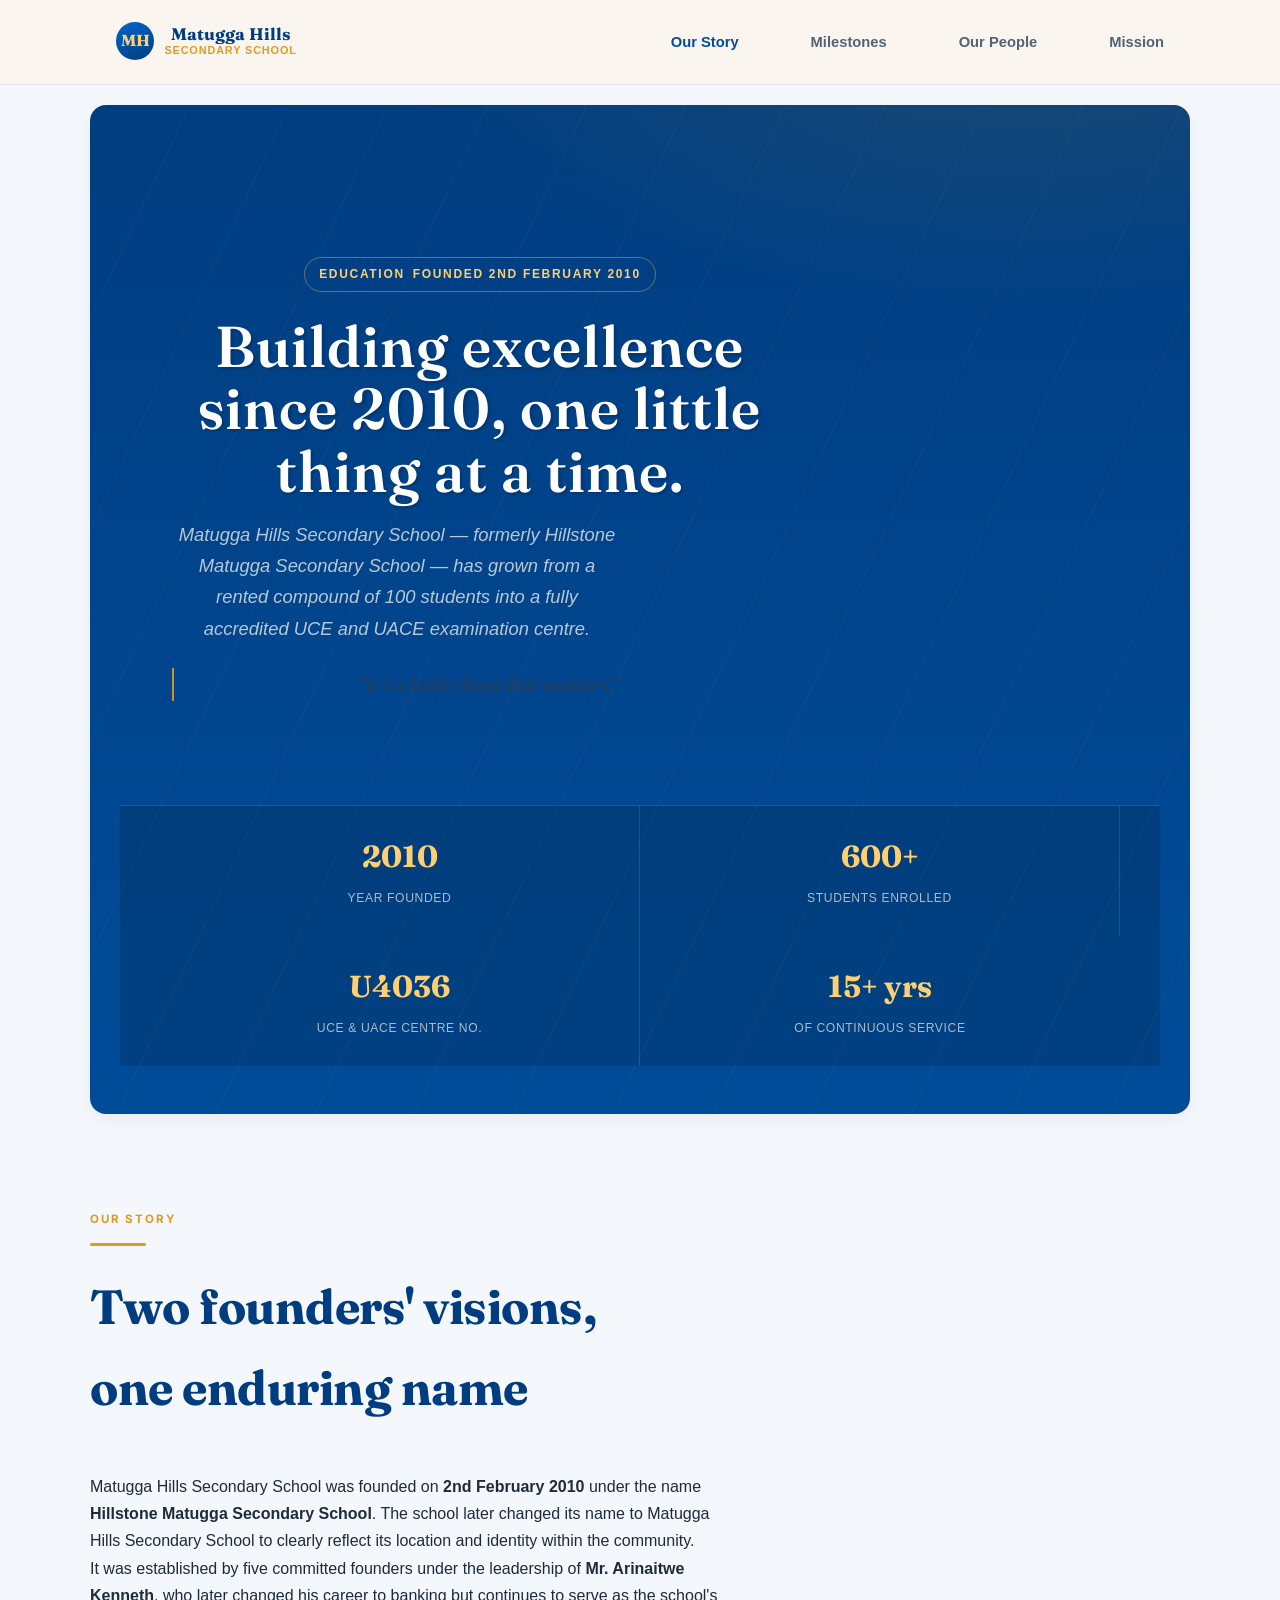
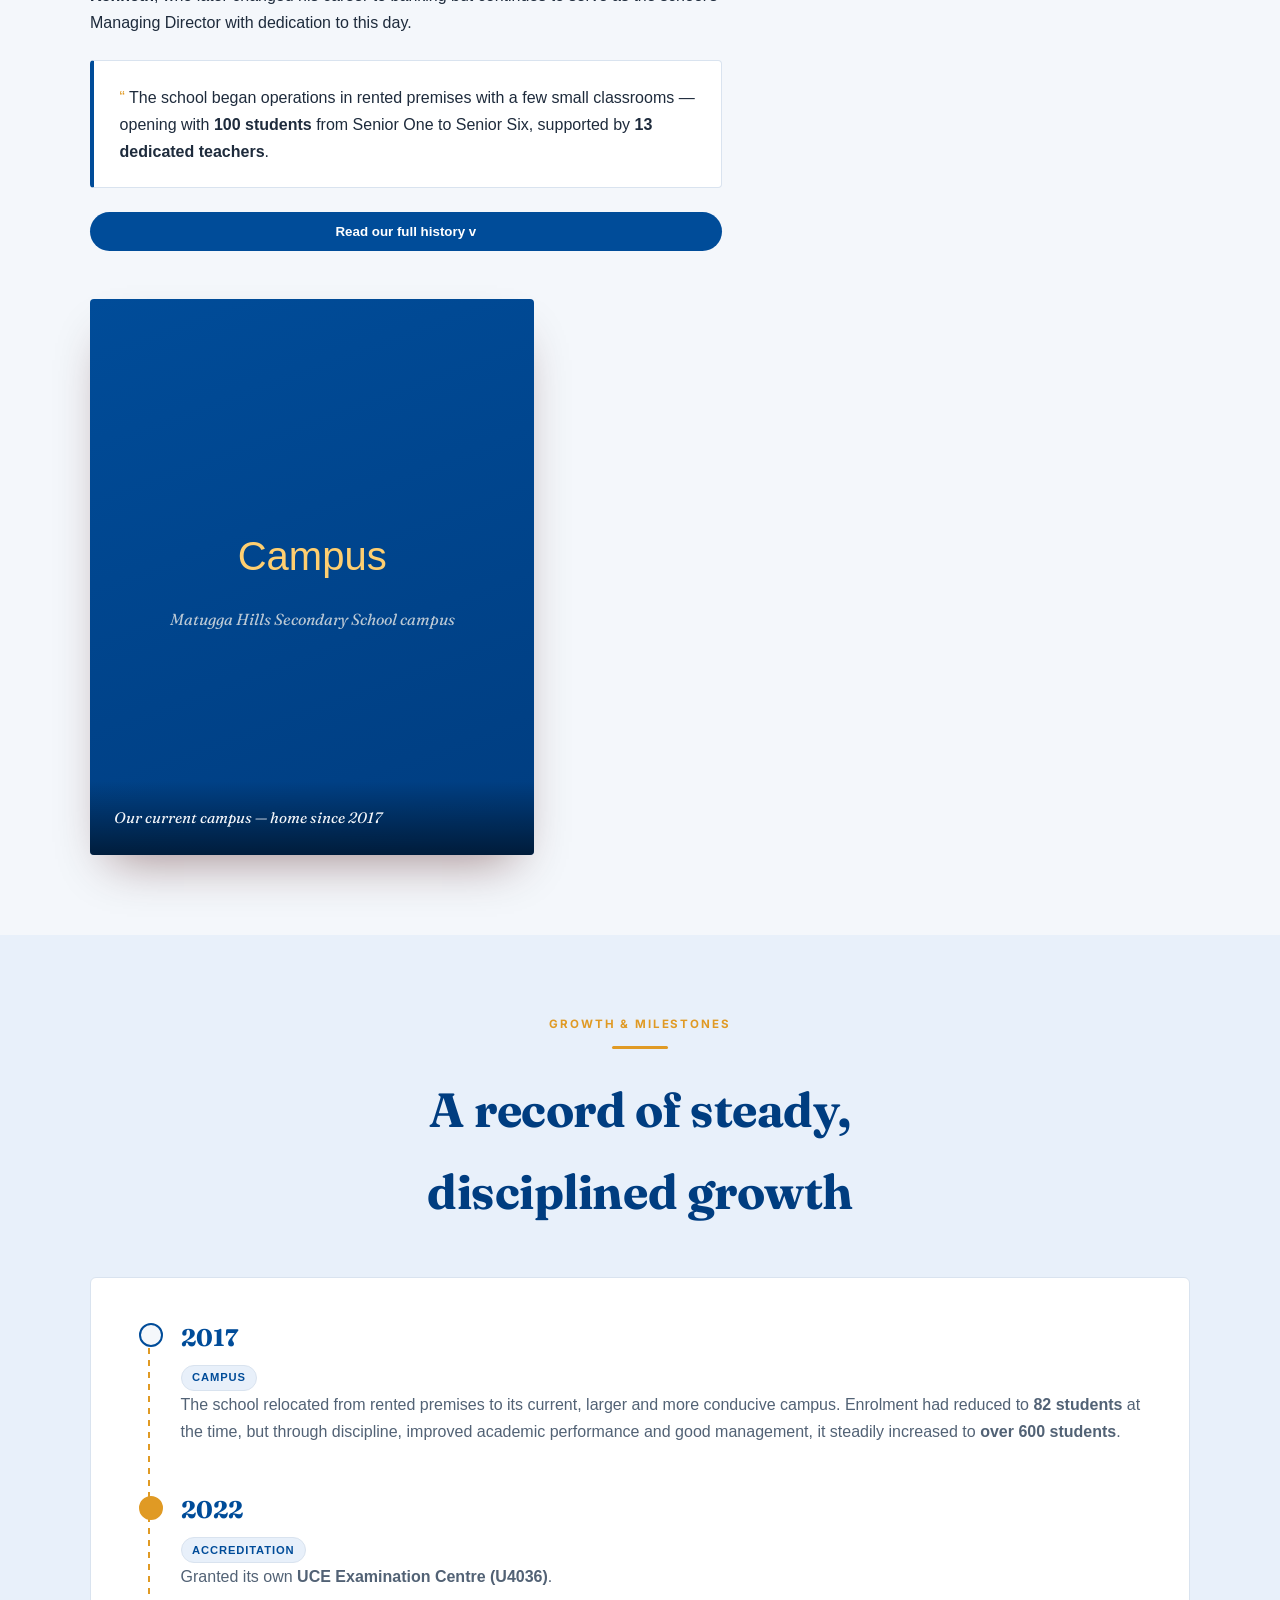
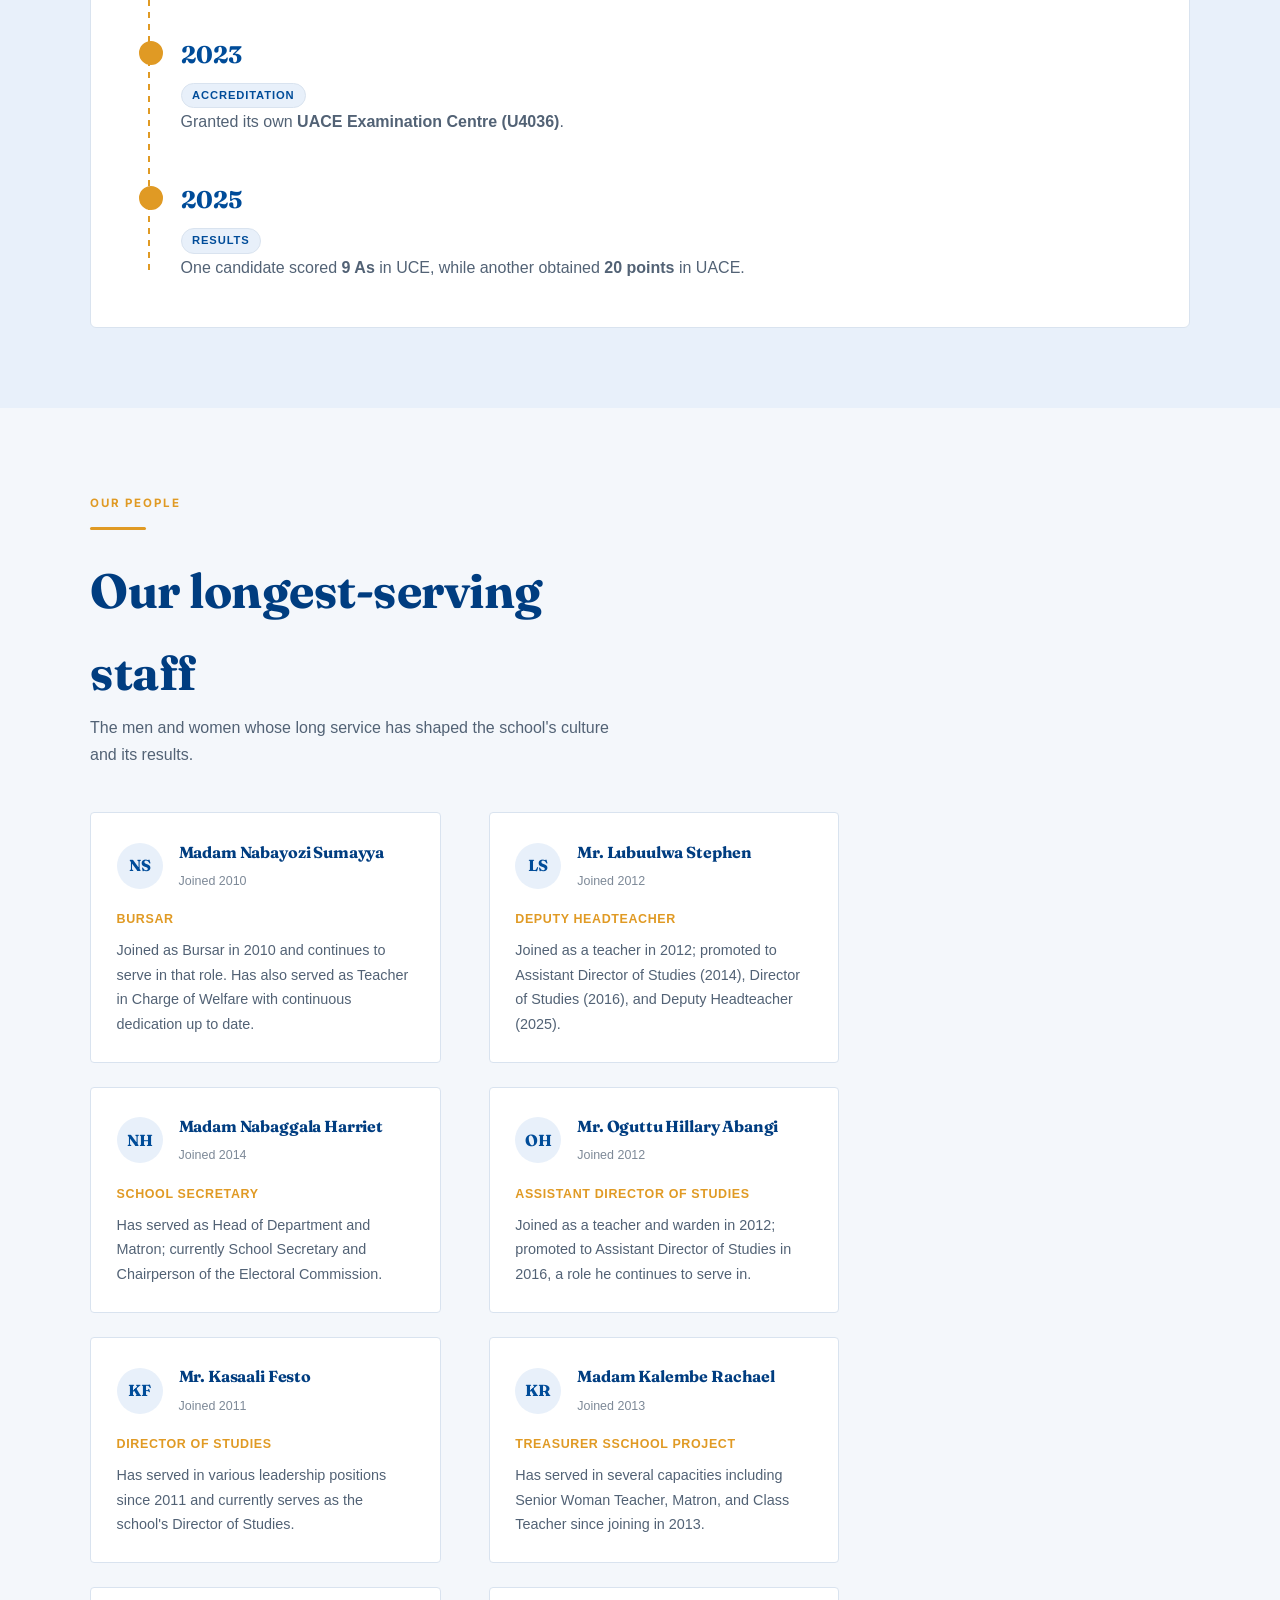
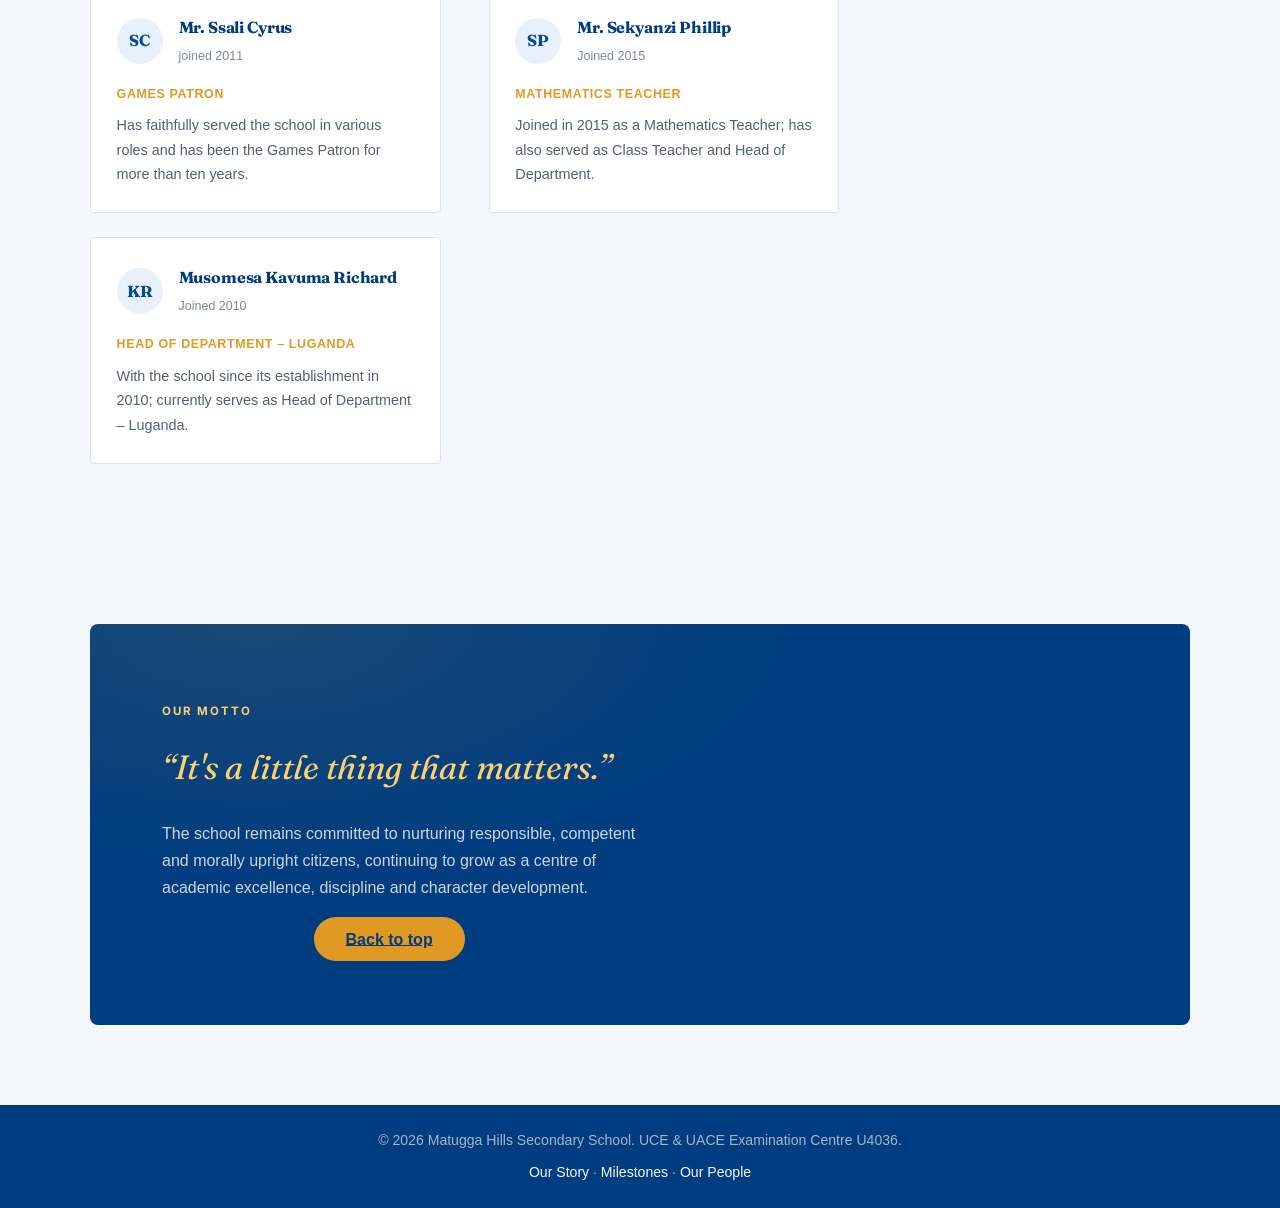
==== commit 98bccc91: "mjji" ====
--- a/About us.html
+++ b/About us.html
@@ -545,13 +545,13 @@
         </div>
 
         <div class="ledger-entry is-exam">
-          <div class="ledger-year">2023</div>
+          <div class="ledger-year">2022</div>
           <span class="tag-pill">Accreditation</span>
           <p>Granted its own <strong>UCE Examination Centre (U4036)</strong>.</p>
         </div>
 
         <div class="ledger-entry is-exam">
-          <div class="ledger-year">2024</div>
+          <div class="ledger-year">2023</div>
           <span class="tag-pill">Accreditation</span>
           <p>Granted its own <strong>UACE Examination Centre (U4036)</strong>.</p>
         </div>
@@ -589,7 +589,7 @@
             </div>
           </div>
           <span class="staff-role mb-2">Bursar</span>
-          <p class="small text-secondary mb-0">Joined as Bursar in 2010 and continues to serve in that role. Has also served as Teacher in Charge of Welfare with continuous dedication.</p>
+          <p class="small text-secondary mb-0">Joined as Bursar in 2010 and continues to serve in that role. Has also served as Teacher in Charge of Welfare with continuous dedication up to date.</p>
         </div>
       </div>
 
@@ -658,7 +658,7 @@
               <span class="staff-since">Joined 2013</span>
             </div>
           </div>
-          <span class="staff-role mb-2">Senior Woman Teacher</span>
+          <span class="staff-role mb-2">Treasurer sschool project</span>
           <p class="small text-secondary mb-0">Has served in several capacities including Senior Woman Teacher, Matron, and Class Teacher since joining in 2013.</p>
         </div>
       </div>
@@ -669,10 +669,10 @@
             <div class="staff-avatar">SC</div>
             <div>
               <h3 class="h6 mb-0">Mr. Ssali Cyrus</h3>
-              <span class="staff-since">Long-serving</span>
-            </div>
-          </div>
-          <span class="staff-role mb-2">Games Patron</span>
+              <span class="staff-since">joined 2011</span>
+            </div>
+          </div>
+          <span class="staff-role mb-2">Games Patron </span>
           <p class="small text-secondary mb-0">Has faithfully served the school in various roles and has been the Games Patron for more than ten years.</p>
         </div>
       </div>
@@ -694,7 +694,7 @@
       <div class="col-md-6 col-lg-4">
         <div class="staff-card d-flex flex-column">
           <div class="d-flex align-items-center gap-3 mb-3">
-            <div class="staff-avatar">KR</div>
+            <div class="staff-avatar">KR </div>
             <div>
               <h3 class="h6 mb-0">Musomesa Kavuma Richard</h3>
               <span class="staff-since">Joined 2010</span>
--- a/style.css
+++ b/style.css
@@ -251,6 +251,23 @@
 
 .footer-col a:hover {
     color: #ffffff;
+}
+
+.social-links {
+    display: flex;
+    flex-direction: column;
+    gap: 10px;
+}
+
+.social-links a {
+    display: inline-flex;
+    align-items: center;
+    gap: 8px;
+}
+
+.social-links i {
+    width: 18px;
+    text-align: center;
 }
 
 .footer-bottom {
@@ -704,3 +721,18 @@
         order: 1; /* Ensures text/list appears BEFORE the images */
     }
 }
+
+
+.modal {
+    display: none; position: fixed; top: 0; left: 0; width: 100%; height: 100%;
+    background: rgba(0,0,0,0.8); z-index: 2000;
+}
+.modal-content {
+    background: darkgoldenrod; margin: 2% auto; padding: 10px;
+    width: 80%; max-width: 800px; border-radius: 12px; position: relative; color:#010107;
+}
+.close-btn { position: absolute; top: 10px; right: 20px; font-size: 28px; cursor: pointer; color: #f10808; }
+.close-btn:hover { color: #f6763b; }
+
+input, textarea { width: 100%; margin-bottom: 10px; padding: 12px; background: #b8becc; border: 1px solid #094eaf; color: rgb(24, 22, 22); border-radius: 5px; }
+button { background: #3b82f6; color: white; border: none; padding: 10px 20px; border-radius: 5px; cursor: pointer; width: 100%; }
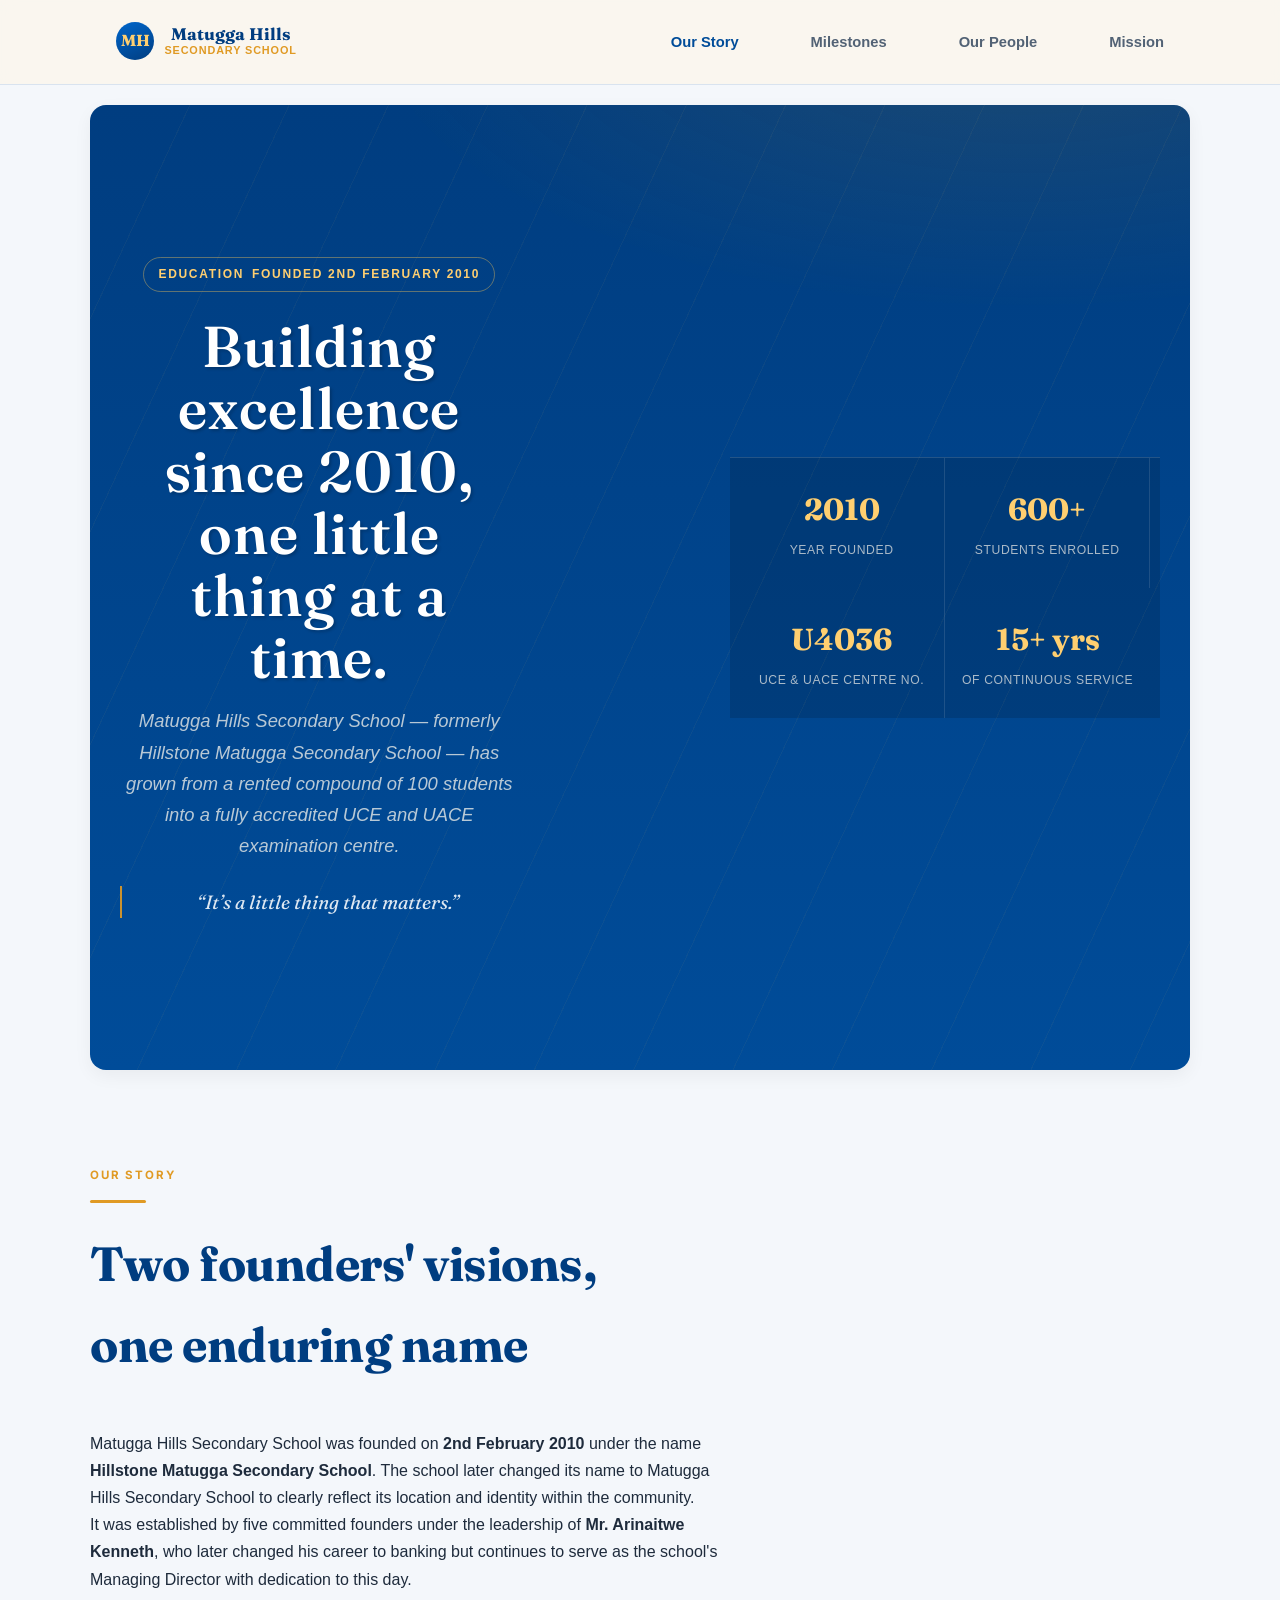
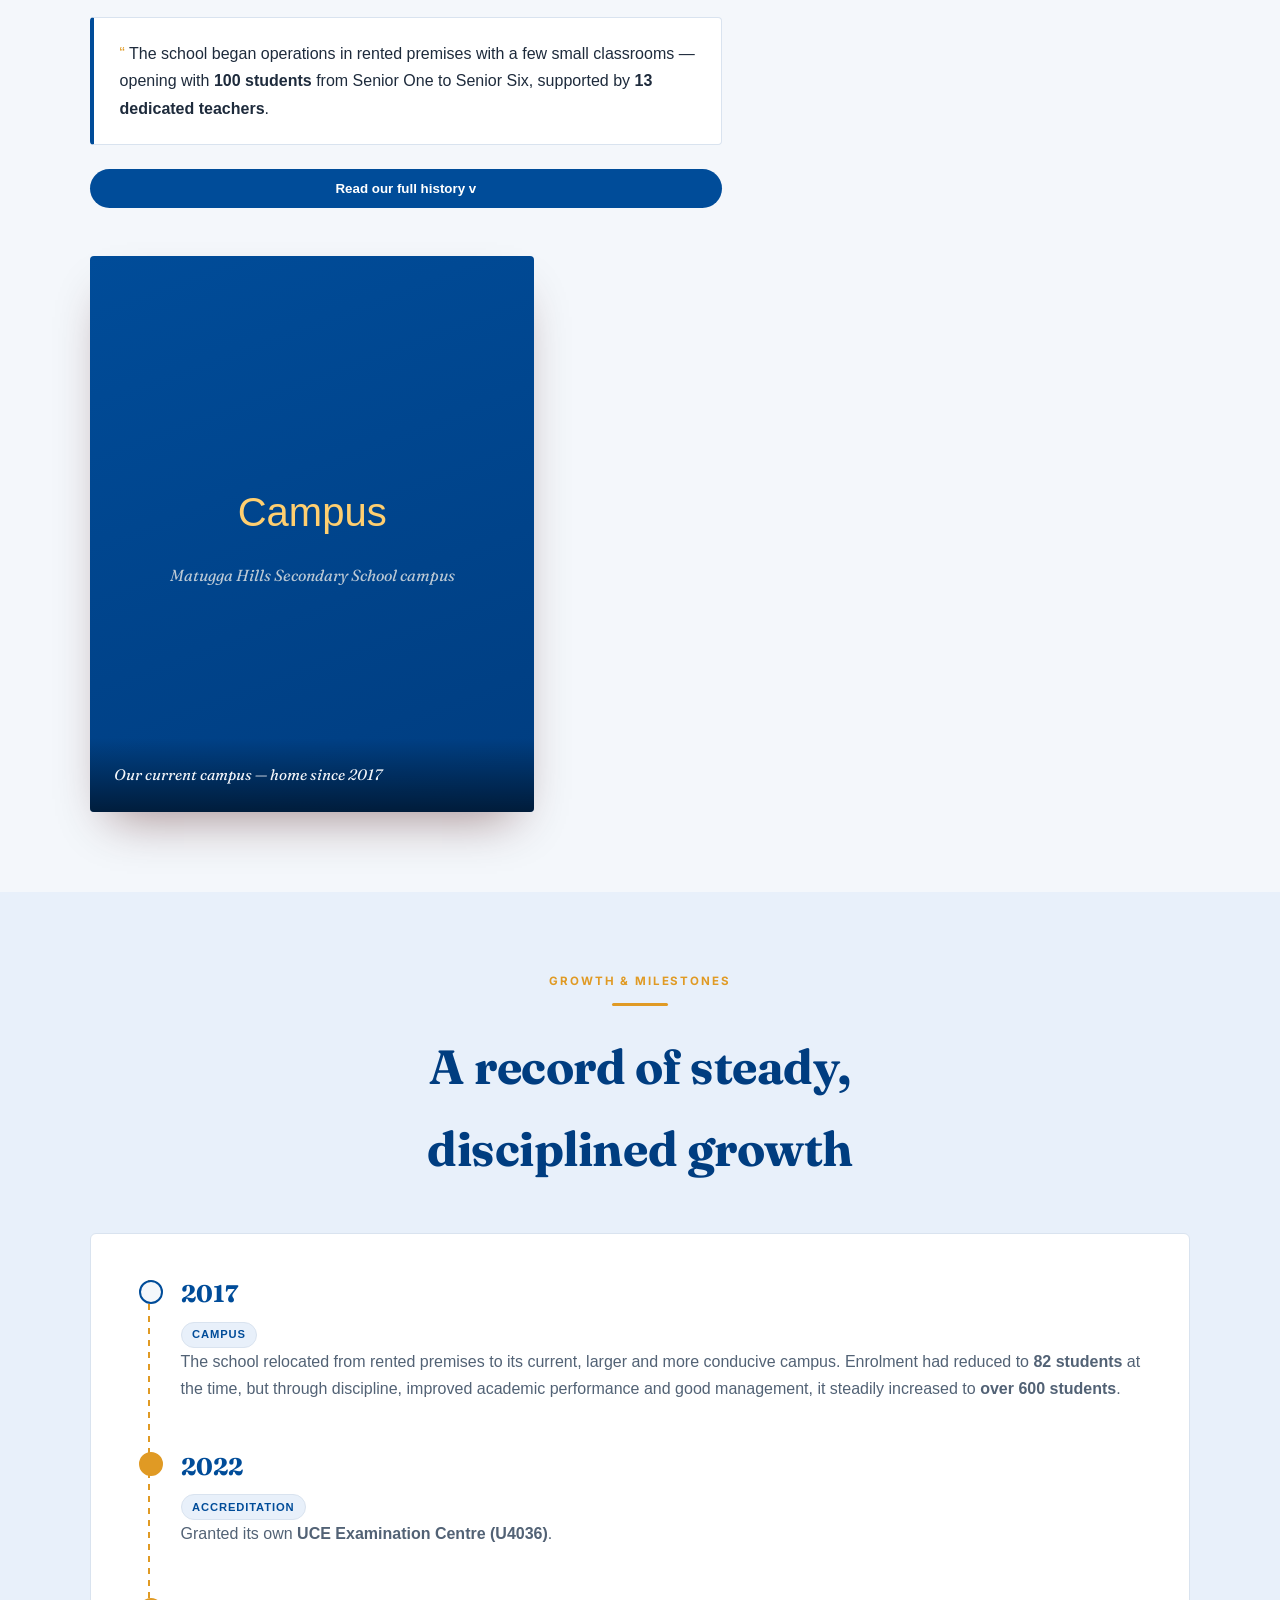
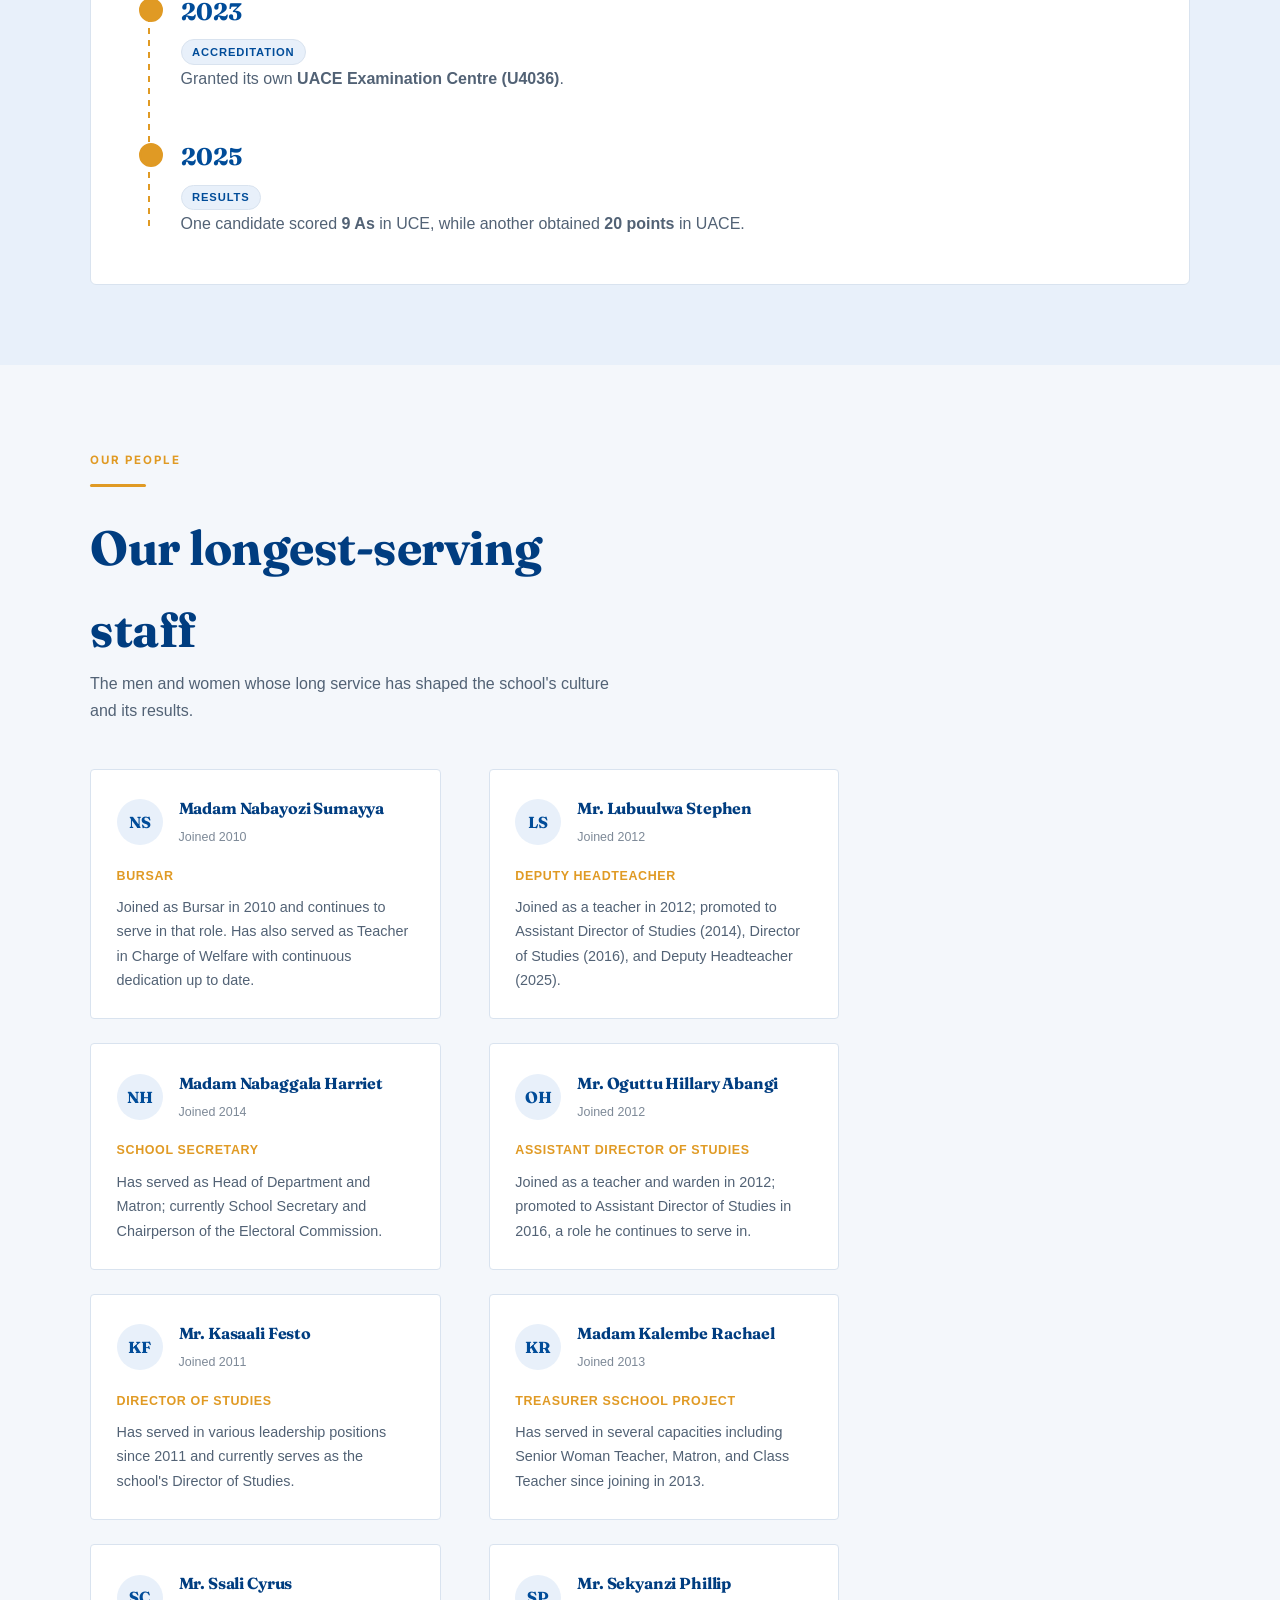
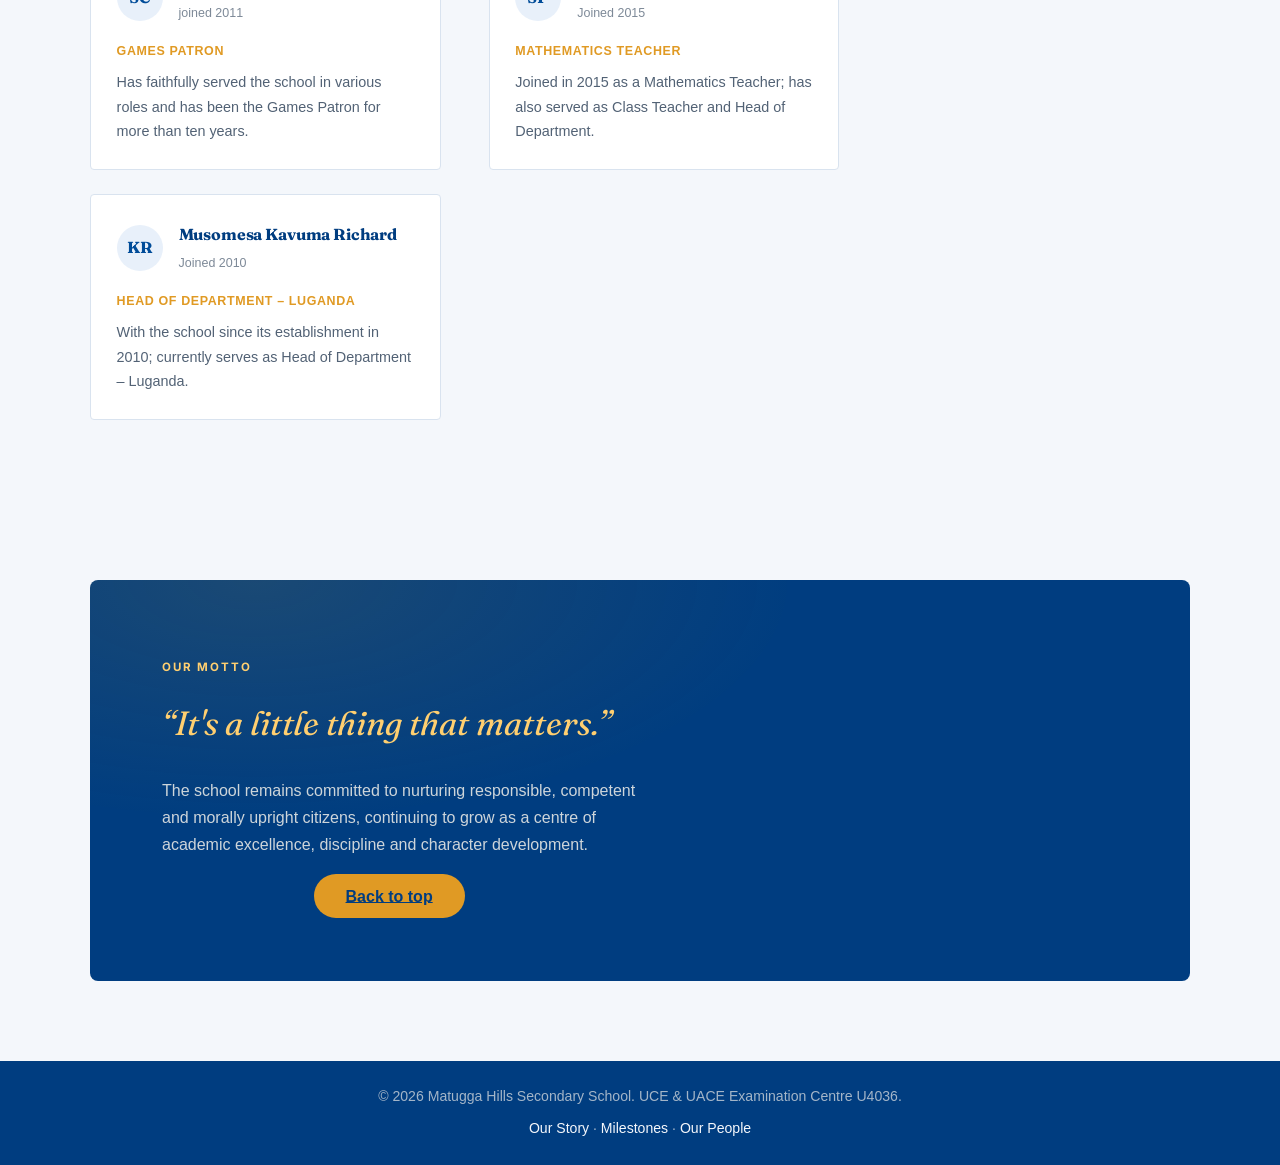
==== commit 082e3ec0: "title badge" ====
--- a/About us.html
+++ b/About us.html
@@ -3,6 +3,7 @@
 <head>
 <meta charset="UTF-8">
 <meta name="viewport" content="width=device-width, initial-scale=1.0">
+<link rel="icon" href="assets/images/budge.jpg" type="image/jpeg">
 <title>About Us — Matugga Hills Secondary School</title>
 <meta name="description" content="Matugga Hills Secondary School — building excellence since 2010. Our story, our milestones, our people.">
 
--- a/style.css
+++ b/style.css
@@ -25,6 +25,22 @@
             text-align: center;
             box-shadow: 0 4px 12px rgba(0,0,0,0.15);
         }
+        .site-header .title-wrap {
+            display: inline-flex;
+            align-items: center;
+            justify-content: center;
+            gap: 16px;
+            flex-wrap: wrap;
+        }
+        .school-badge {
+            width: 130px;
+            height: 130px;
+            object-fit: contain;
+            border-radius: 50%;
+            background: white;
+            padding: 8px;
+            box-shadow: 0 4px 12px rgba(0,0,0,0.2);
+        }
         header h1 {
             font-size: 2.6rem;
             letter-spacing: 1px;
@@ -36,6 +52,17 @@
             font-style: italic;
             opacity: 0.9;
             margin-top: 6px;
+        }
+
+        @media (max-width: 600px) {
+            .school-badge {
+                width: 100px;
+                height: 100px;
+            }
+
+            header h1 {
+                font-size: 2rem;
+            }
         }
 
         /* navigation */
@@ -61,21 +88,32 @@
         }
 
         .hero {
-            background: white;
+            background: linear-gradient(rgba(0, 0, 0, 0.45), rgba(0, 0, 0, 0.45)), url('assets/images/s6 pic.JPG') center/cover no-repeat;
             padding: 48px 30px;
             text-align: center;
             margin: 20px auto 10px;
             max-width: 1100px;
             border-radius: 16px;
             box-shadow: 0 6px 18px rgba(0, 0, 0, 0.05);
+            min-height: 320px;
+            display: flex;
+            align-items: center;
+            justify-content: center;
+            color: white;
+        }
+        .hero-content {
+            background: rgba(0, 0, 0, 0.35);
+            padding: 24px 28px;
+            border-radius: 14px;
+            max-width: 700px;
         }
         .hero h2 {
             font-size: 2.2rem;
-            color: #003d80;
+            color: white;
         }
         .hero p {
             font-size: 1.2rem;
-            color: #2c3e50;
+            color: #f6f9fc;
             margin-top: 8px;
         }
         .hero button {
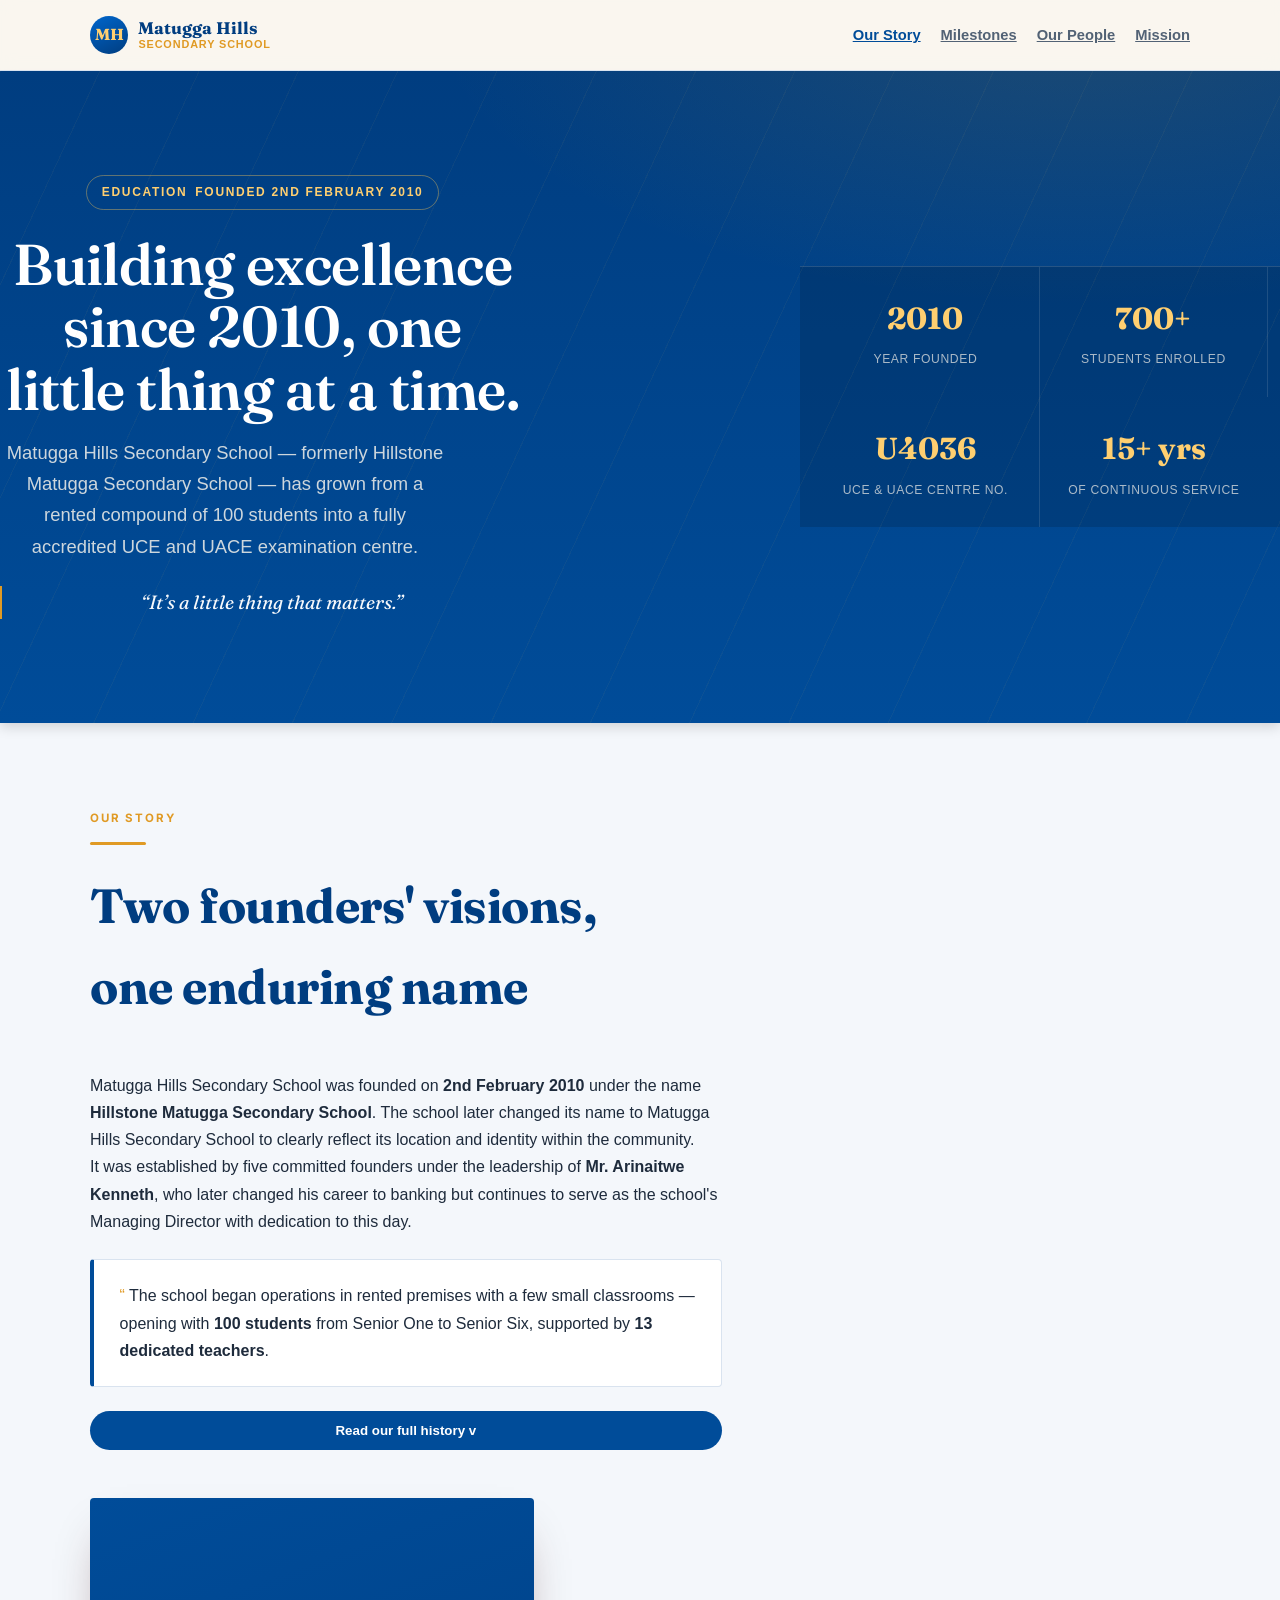
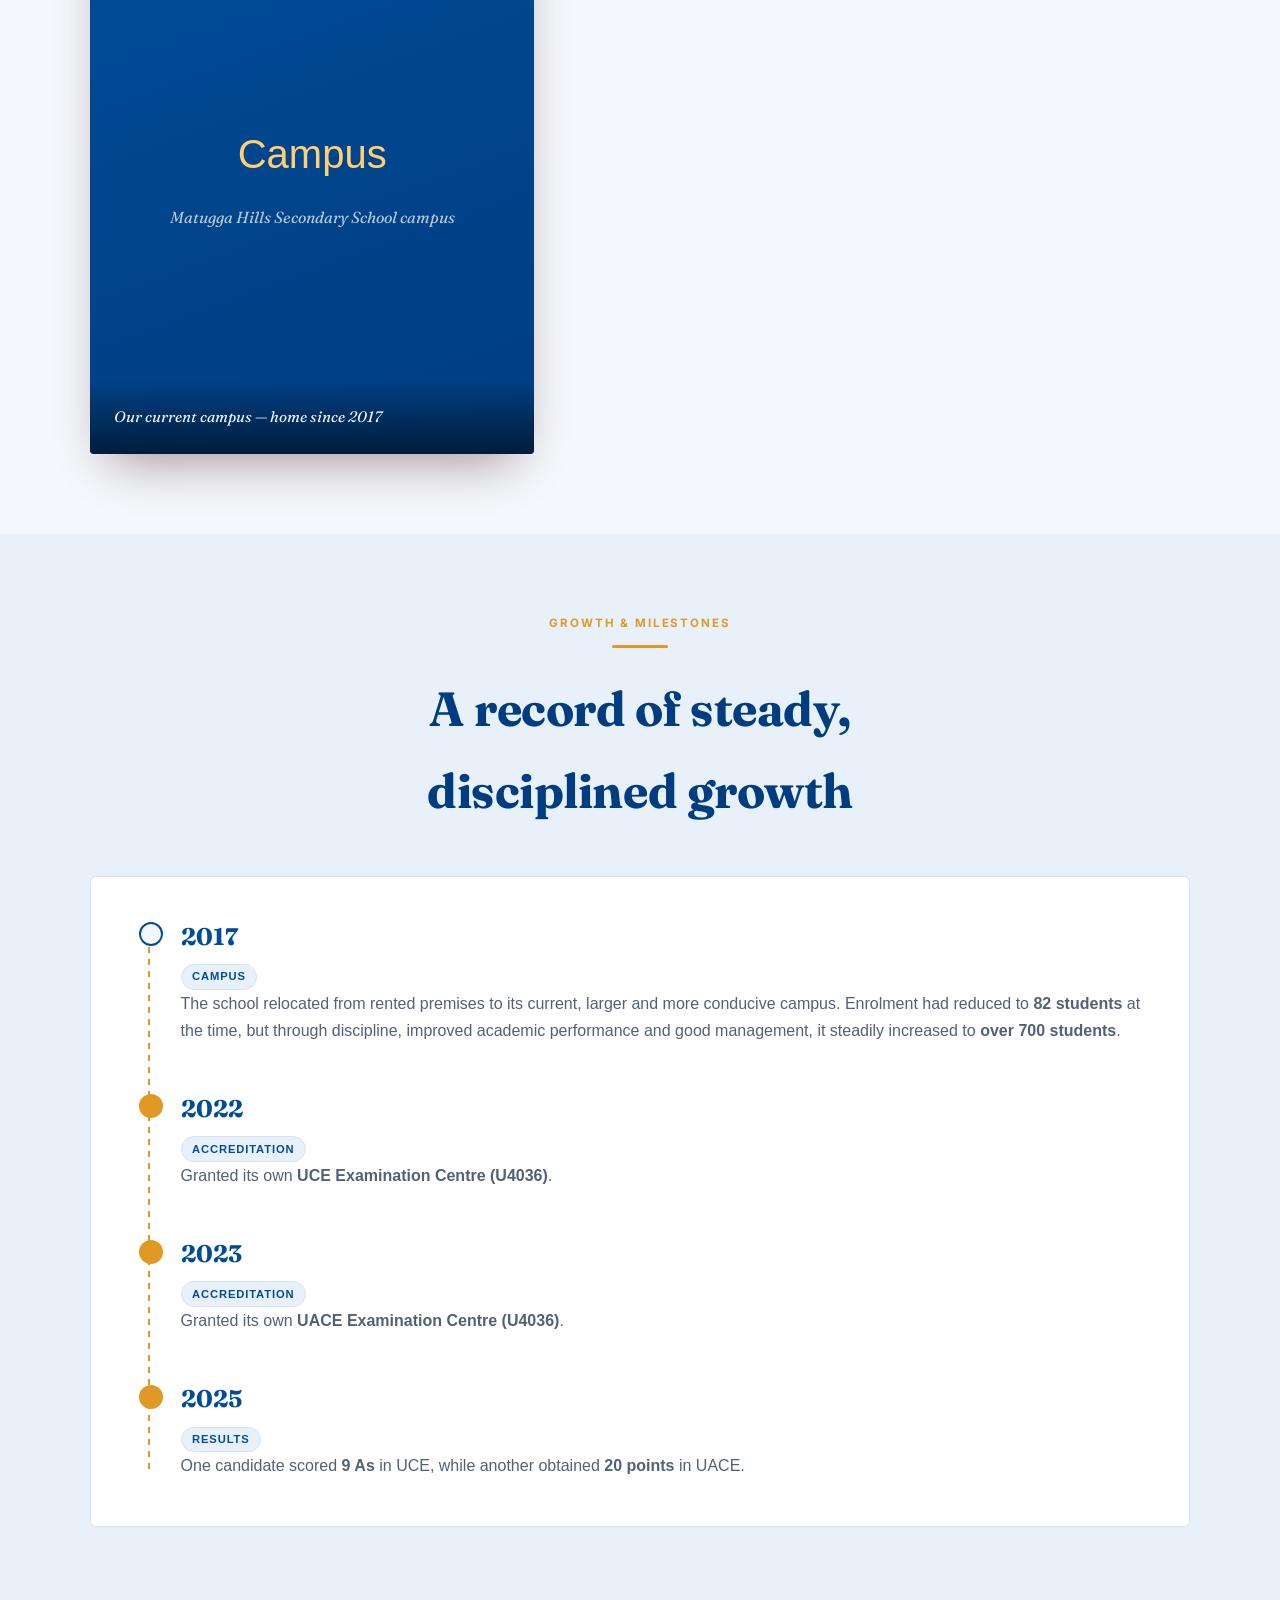
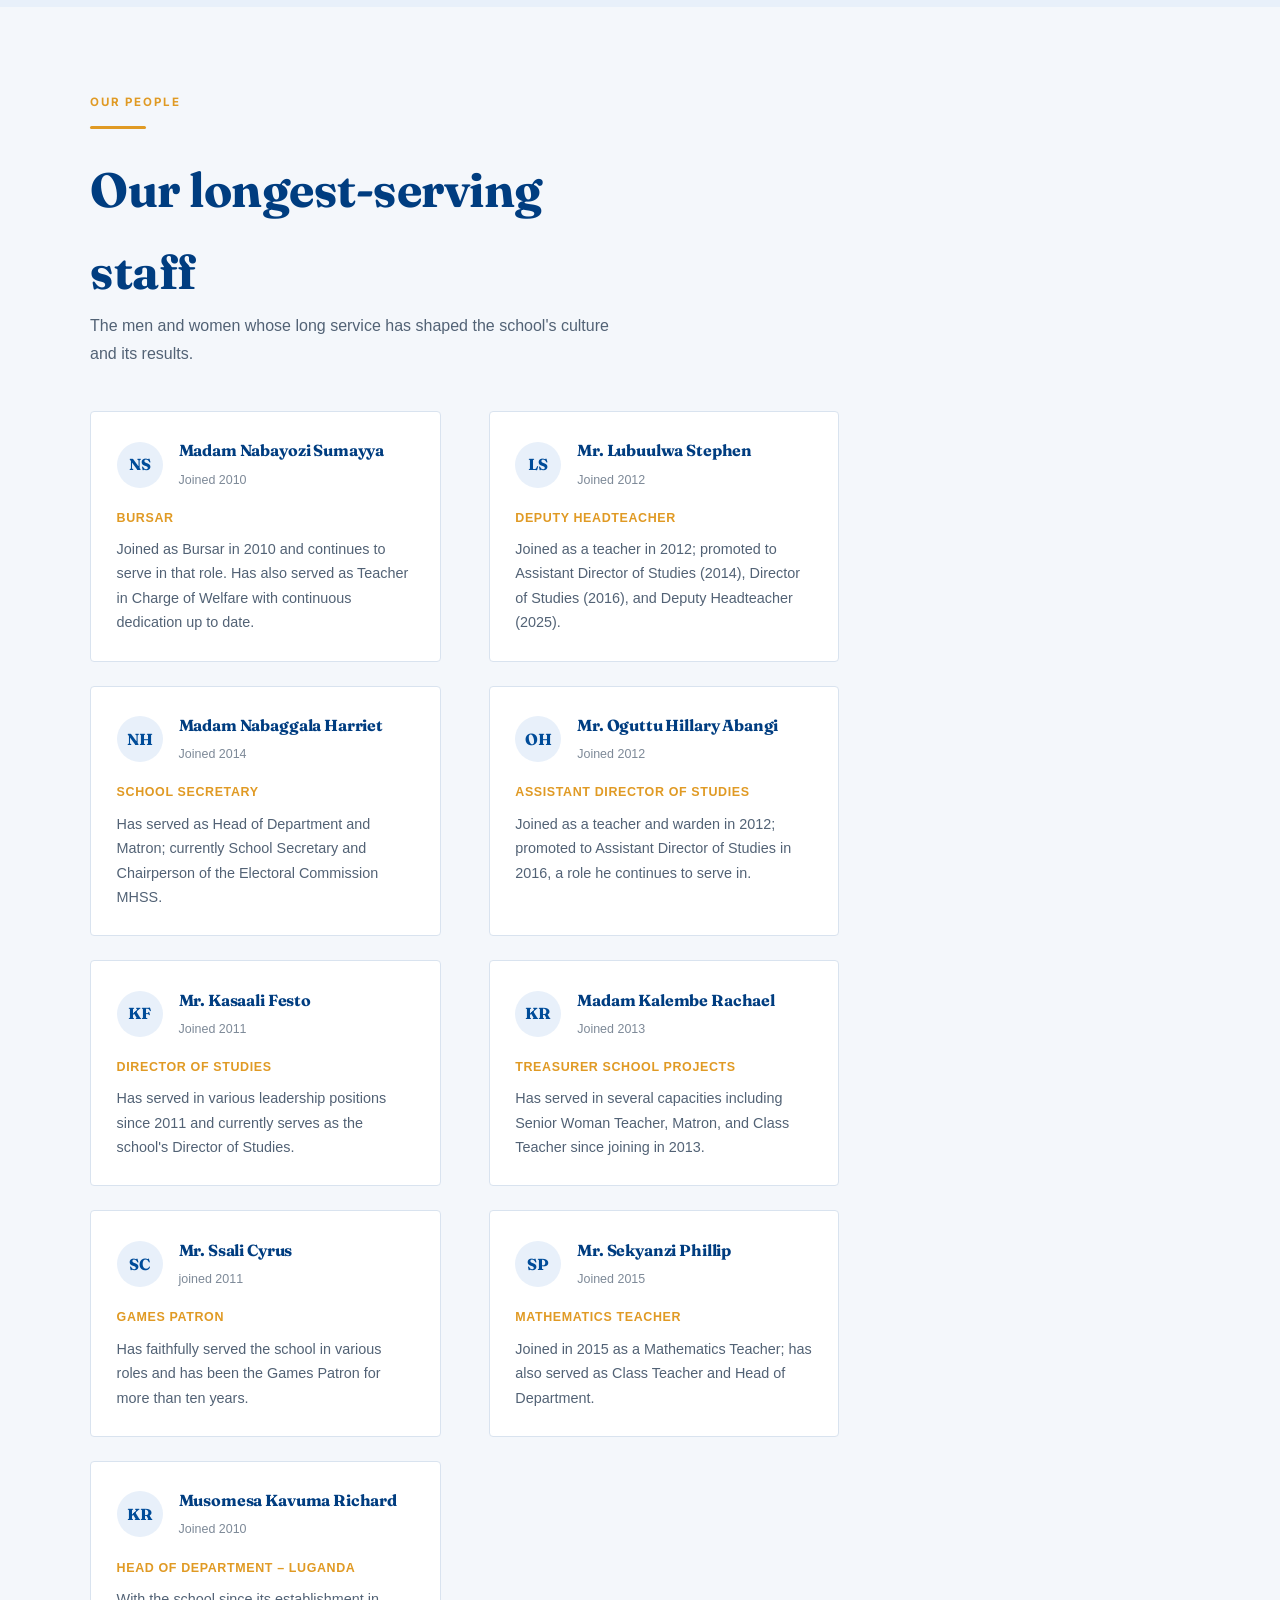
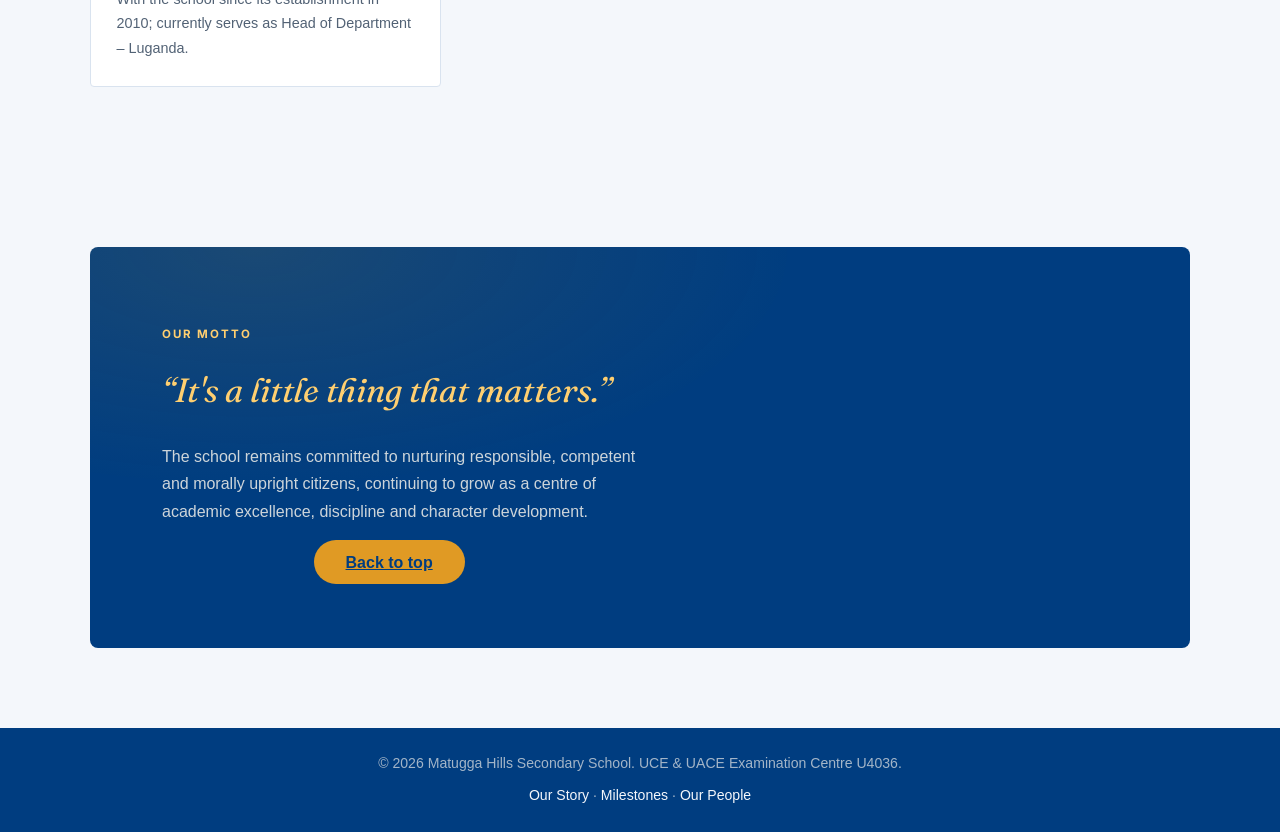
==== commit a8c8d85b: "bbn" ====
--- a/About us.html
+++ b/About us.html
@@ -471,7 +471,7 @@
           <span class="stat-label">Year Founded</span>
         </div>
         <div class="col-6 col-md-3 stat-item">
-          <span class="stat-num">600+</span>
+          <span class="stat-num">700+</span>
           <span class="stat-label">Students Enrolled</span>
         </div>
         <div class="col-6 col-md-3 stat-item">
@@ -542,7 +542,7 @@
         <div class="ledger-entry">
           <div class="ledger-year">2017</div>
           <span class="tag-pill">Campus</span>
-          <p>The school relocated from rented premises to its current, larger and more conducive campus. Enrolment had reduced to <strong>82 students</strong> at the time, but through discipline, improved academic performance and good management, it steadily increased to <strong>over 600 students</strong>.</p>
+          <p>The school relocated from rented premises to its current, larger and more conducive campus. Enrolment had reduced to <strong>82 students</strong> at the time, but through discipline, improved academic performance and good management, it steadily increased to <strong>over 700 students</strong>.</p>
         </div>
 
         <div class="ledger-entry is-exam">
@@ -618,7 +618,7 @@
             </div>
           </div>
           <span class="staff-role mb-2">School Secretary</span>
-          <p class="small text-secondary mb-0">Has served as Head of Department and Matron; currently School Secretary and Chairperson of the Electoral Commission.</p>
+          <p class="small text-secondary mb-0">Has served as Head of Department and Matron; currently School Secretary and Chairperson of the Electoral Commission MHSS.</p>
         </div>
       </div>
 
@@ -659,7 +659,7 @@
               <span class="staff-since">Joined 2013</span>
             </div>
           </div>
-          <span class="staff-role mb-2">Treasurer sschool project</span>
+          <span class="staff-role mb-2">Treasurer school projects</span>
           <p class="small text-secondary mb-0">Has served in several capacities including Senior Woman Teacher, Matron, and Class Teacher since joining in 2013.</p>
         </div>
       </div>
--- a/style.css
+++ b/style.css
@@ -1,241 +1,598 @@
-        /* reset & base */
-        * {
-            margin: 0;
-            padding: 0;
-            box-sizing: border-box;
-            font-family: 'Segoe UI', Roboto, Arial, sans-serif;
-        }
-
-        :root{
-            --secondary: #00008b;
-            --primary: #0000ff;
-            --tertiary: #f4f7f6;
-        }
-
-        body {
-            background-color: #f0f4fa;
-            line-height: 1.6;
-            color: #1e2b3c;
-        }
-
-        header {
-            background: linear-gradient(145deg, #0066cc, #004c99);
-            color: white;
-            padding: 28px 20px 22px;
-            text-align: center;
-            box-shadow: 0 4px 12px rgba(0,0,0,0.15);
-        }
-        .site-header .title-wrap {
-            display: inline-flex;
-            align-items: center;
-            justify-content: center;
-            gap: 16px;
-            flex-wrap: wrap;
-        }
-        .school-badge {
-            width: 130px;
-            height: 130px;
-            object-fit: contain;
-            border-radius: 50%;
-            background: white;
-            padding: 8px;
-            box-shadow: 0 4px 12px rgba(0,0,0,0.2);
-        }
-        header h1 {
-            font-size: 2.6rem;
-            letter-spacing: 1px;
-            font-weight: 600;
-            text-shadow: 2px 2px 3px rgba(0,0,0,0.2);
-        }
-        header p {
-            font-size: 1.2rem;
-            font-style: italic;
-            opacity: 0.9;
-            margin-top: 6px;
-        }
-
-        @media (max-width: 600px) {
-            .school-badge {
-                width: 100px;
-                height: 100px;
-            }
-
-            header h1 {
-                font-size: 2rem;
-            }
-        }
-
-        /* navigation */
-        nav {
-            background: #003d80;
-            padding: 14px 10px;
-            text-align: center;
-            border-bottom: 3px solid #ffb347;
-        }
-        nav a {
-            color: white;
-            text-decoration: none;
-            margin: 0 22px;
-            font-weight: 500;
-            font-size: 1.1rem;
-            padding: 6px 4px;
-            transition: 0.2s;
-            border-bottom: 2px solid transparent;
-        }
-        nav a:hover {
-            border-bottom-color: #ffb347;
-            color: #ffe28a;
-        }
-
-        .hero {
-            background: linear-gradient(rgba(0, 0, 0, 0.45), rgba(0, 0, 0, 0.45)), url('assets/images/s6 pic.JPG') center/cover no-repeat;
-            padding: 48px 30px;
-            text-align: center;
-            margin: 20px auto 10px;
-            max-width: 1100px;
-            border-radius: 16px;
-            box-shadow: 0 6px 18px rgba(0, 0, 0, 0.05);
-            min-height: 320px;
-            display: flex;
-            align-items: center;
-            justify-content: center;
-            color: white;
-        }
-        .hero-content {
-            background: rgba(0, 0, 0, 0.35);
-            padding: 24px 28px;
-            border-radius: 14px;
-            max-width: 700px;
-        }
-        .hero h2 {
-            font-size: 2.2rem;
-            color: white;
-        }
-        .hero p {
-            font-size: 1.2rem;
-            color: #f6f9fc;
-            margin-top: 8px;
-        }
-        .hero button {
-            background: #0066cc;
-            color: white;
-            border: none;
-            padding: 14px 40px;
-            font-size: 1.2rem;
-            font-weight: 600;
-            border-radius: 50px;
-            margin-top: 20px;
-            cursor: pointer;
-            transition: 0.25s;
-            box-shadow: 0 4px 8px rgba(0, 102, 204, 0.3);
-        }
-        .hero button:hover {
-            background: #004c99;
-            transform: scale(1.02);
-            box-shadow: 0 8px 14px rgba(0, 70, 140, 0.35);
-        }
-
-        /* sections */
-        .section {
-            max-width: 1100px;
-            margin: 28px auto;
-            background: white;
-            padding: 28px 32px;
-            border-radius: 16px;
-            box-shadow: 0 6px 18px rgba(0, 0, 0, 0.05);
-            transition: 0.15s;
-        }
-        .section h2 {
-            color: #003d80;
-            border-bottom: 3px solid #ffb347;
-            padding-bottom: 10px;
-            margin-bottom: 22px;
-            font-size: 1.9rem;
-            font-weight: 600;
-        }
-
-        /* announcement cards */
-        .announcement {
-            background: #eef5ff;
-            padding: 14px 20px;
-            margin: 14px 0;
-            border-left: 6px solid #0066cc;
-            border-radius: 6px;
-            font-weight: 500;
-            color: #003366;
-        }
-
-        /* new blocks: motto, vision, values, history */
-        .grid-2col {
-            display: grid;
-            grid-template-columns: 1fr 1fr;
-            gap: 28px 32px;
-        }
-        .info-card {
-            background: #f8faff;
-            padding: 18px 22px;
-            border-radius: 14px;
-            border: 1px solid #e0e9f5;
-            transition: 0.1s;
-        }
-        .info-card h3 {
-            color: #004c99;
-            font-size: 1.5rem;
-            margin-bottom: 8px;
-            display: flex;
-            align-items: center;
-            gap: 8px;
-        }
-        .info-card h3 i {
-            font-style: normal;
-            font-size: 1.8rem;
-        }
-        .info-card p, .info-card li {
-            font-size: 1.05rem;
-            color: #1e2f40;
-        }
-        .info-card ul {
-            list-style: none;
-            padding-left: 4px;
-        }
-        .info-card ul li {
-            padding: 6px 0 6px 28px;
-            background: url('data:image/svg+xml;utf8,<svg xmlns="http://www.w3.org/2000/svg" width="18" height="18" viewBox="0 0 24 24" fill="none" stroke="%230066cc" stroke-width="3" stroke-linecap="round" stroke-linejoin="round"><polyline points="20 6 9 17 4 12"></polyline></svg>') left center no-repeat;
-            background-size: 18px;
-        }
-
-        .history-block {
-            background: #f2f8ff;
-            padding: 18px 24px;
-            border-radius: 14px;
-            border-left: 6px solid #ffb347;
-            margin-top: 6px;
-        }
-        .history-block p {
-            font-size: 1.05rem;
-            line-height: 1.7;
-        }
-
-        /* contact */
-        .contact-details {
-            display: flex;
-            flex-wrap: wrap;
-            gap: 20px 40px;
-            font-size: 1.1rem;
-            background: #f6faff;
-            padding: 18px 22px;
-            border-radius: 16px;
-        }
-        .contact-details p {
-            display: flex;
-            align-items: center;
-            gap: 12px;
-        }
-        .contact-details i {
-            font-style: normal;
-            font-weight: 600;
-            color: #004c99;
-        }
+/* reset & base */
+* {
+    margin: 0;
+    padding: 0;
+    box-sizing: border-box;
+    font-family: 'Segoe UI', Roboto, Arial, sans-serif;
+}
+
+:root{
+    --secondary: #00008b;
+    --primary: #0000ff;
+    --tertiary: #f4f7f6;
+}
+
+body {
+    background-color: #f0f4fa;
+    line-height: 1.6;
+    color: #1e2b3c;
+}
+
+header {
+    background: linear-gradient(145deg, #0066cc, #004c99);
+    color: white;
+    padding: 28px 20px 22px;
+    text-align: center;
+    box-shadow: 0 4px 12px rgba(0,0,0,0.15);
+}
+.site-header{
+    background-color: #f8f9fa;
+    padding: 15px 5%;
+    border-bottom: 1px solid #dee2e6;
+}
+
+.title-wrap{
+    display: flex;
+    align-items: center;
+    gap: 20px;
+    flex-wrap: wrap;
+}
+.school-badge {
+    width: 100px;
+    height: 100px;
+    object-fit: cover;
+    border-radius: 20%;
+    /*background: white;
+    padding: 8px;
+    box-shadow: 0 4px 12px rgba(0,0,0,0.2);*/
+}
+header h1 {
+    font-size: 1.8rem;
+    color: #002d72;
+    /*letter-spacing: 1px;
+    font-weight: 600;
+    text-shadow: 2px 2px 3px rgba(0,0,0,0.2);*/
+}
+header p {
+    font-size: 1.2rem;
+    color: var(--tertiary);
+    /*font-style: italic;
+    opacity: 0.9;
+    margin-top: 6px;*/
+}
+
+/*@media (max-width: 600px) {
+    .school-badge {
+        width: 100px;
+        height: 100px;
+    }
+
+    header h1 {
+        font-size: 2rem;
+    }
+}
+
+        
+/* Navigation Container */
+.site-nav {
+    background-color: #002d72;
+    position: relative;
+    display: flex;
+    justify-content: center;
+    padding: 10px;
+}
+
+/* Links Wrapper */
+.nav-links {
+    display: flex;
+    gap: 15px;
+}
+
+.nav-links a {
+    color: white;
+    text-decoration: none;
+    padding: 8px 12px;
+    font-weight: 500;
+    border-radius: 4px;
+    transition: background 0.3s;
+}
+
+.nav-links a:hover {
+    background-color: rgba(255, 255, 255, 0.2);
+}
+
+/* Hide Hamburger by default on desktop */
+.menu-toggle {
+    display: none;
+    color: white;
+    font-size: 1.5rem;
+    cursor: pointer;
+    padding: 5px 15px;
+}
+
+/* Mobile Responsive Breakpoint */
+@media (max-width: 768px) {
+    .site-nav {
+        justify-content: space-between;
+        align-items: center;
+        padding: 12px 20px;
+    }
+
+    /* Show the hamburger button on mobile */
+    .menu-toggle {
+        display: block;
+    }
+
+    /* Stack and hide links by default on mobile */
+    .nav-links {
+        display: none; /* Hidden until toggled */
+        flex-direction: column;
+        position: absolute;
+        top: 100%;
+        left: 0;
+        width: 100%;
+        background-color: #002d72;
+        box-shadow: 0 10px 15px rgba(0, 0, 0, 0.2);
+        padding: 15px 0;
+        z-index: 1000;
+    }
+
+    /* When toggled via JavaScript, add this class to show it */
+    .nav-links.active {
+        display: flex;
+    }
+
+    .nav-links a {
+        text-align: center;
+        padding: 12px;
+        width: 100%;
+        border-radius: 0;
+    }
+}      
+
+.hero {
+    background: linear-gradient(rgba(0, 0, 0, 0.45), rgba(0, 0, 0, 0.45)), url('assets/images/s6 pic.JPG') center/cover no-repeat;
+    padding: 0;
+    text-align: center;
+    align-items: center;
+    justify-content: center;
+    display: flex;
+    min-height: 500px;
+    /*max-width: 1100px;
+    border-radius: 16px;
+    box-shadow: 0 6px 18px rgba(0, 0, 0, 0.05);
+    
+    margin: 20px auto 10px;
+    
+    
+    
+    color: white;*/
+}
+.hero-content {
+    background: rgba(0, 0, 0, 0.35);
+    padding: 24px 28px;
+    border-radius: 14px;
+    max-width: 700px;
+}
+.hero h2 {
+    font-size: 2.2rem;
+    color: white;
+}
+.hero p {
+    font-size: 1.2rem;
+    color: #f6f9fc;
+    margin-top: 8px;
+}
+.hero button {
+    background: #0066cc;
+    color: white;
+    border: none;
+    padding: 14px 40px;
+    font-size: 1.2rem;
+    font-weight: 600;
+    border-radius: 50px;
+    margin-top: 20px;
+    cursor: pointer;
+    transition: 0.25s;
+    box-shadow: 0 4px 8px rgba(0, 102, 204, 0.3);
+}
+.hero button:hover {
+    background: #004c99;
+    transform: scale(1.02);
+    box-shadow: 0 8px 14px rgba(0, 70, 140, 0.35);
+}        
+
+/* Mobile Screen Breakpoints */
+@media (max-width: 768px) {
+    .title-wrap {
+        flex-direction: column;
+        text-align: center;
+    }
+
+    .site-header h1 {
+        font-size: 1.4rem;
+    }
+
+    nav {
+        flex-direction: column;
+        align-items: center;
+        gap: 5px;
+    }
+
+    nav a {
+        width: 100%;
+        text-align: center;
+    }
+
+    .hero-content h2 {
+        font-size: 1.8rem;
+    }
+
+    .hero-content p {
+        font-size: 0.95rem;
+    }
+}
+
+/* sections */
+.section {
+    max-width: 1100px;
+    margin: 28px auto;
+    background: white;
+    padding: 28px 32px;
+    border-radius: 16px;
+    box-shadow: 0 6px 18px rgba(0, 0, 0, 0.05);
+    transition: 0.15s;
+}
+.section h2 {
+    color: #003d80;
+    border-bottom: 3px solid #ffb347;
+    padding-bottom: 10px;
+    margin-bottom: 22px;
+    font-size: 1.9rem;
+    font-weight: 600;
+    text-align: center;
+}
+
+/* Announcements Section Layout */
+.announcements-section {
+    padding: 60px 5%;
+    background-color: #ffffff;
+}
+
+.announcements-container {
+    max-width: 1100px;
+    margin: 0 auto;
+    text-align: center;
+}
+
+.announcements-section h2 {
+    font-size: 2.2rem;
+    color: #002d72;
+    margin-bottom: 10px;
+}
+
+.announcements-container .section-subtitle {
+    color: #555;
+    font-size: 1.05rem;
+    margin-bottom: 40px;
+}
+
+/* Grid Layout for Announcements */
+.announcements-grid {
+    display: grid;
+    grid-template-columns: repeat(auto-fit, minmax(300px, 1fr));
+    gap: 25px;
+    text-align: left;
+}
+
+/* Professional Announcement Cards */
+.announcement-card {
+    background: #f8faff;
+    padding: 24px;
+    border-radius: 12px;
+    box-shadow: 0 4px 12px rgba(0, 0, 0, 0.04);
+    border: 1px solid #e2e8f0;
+    display: flex;
+    align-items: flex-start;
+    gap: 16px;
+    transition: transform 0.3s ease, box-shadow 0.3s ease;
+}
+
+.announcement-card:hover {
+    transform: translateY(-5px);
+    box-shadow: 0 8px 20px rgba(0, 0, 0, 0.08);
+}
+
+/* Icon Box Styling with Dark Goldenrod */
+.announcement-card .icon-box {
+    background: #fff8eb;
+    color: darkgoldenrod;
+    width: 48px;
+    height: 48px;
+    border-radius: 10px;
+    display: flex;
+    align-items: center;
+    justify-content: center;
+    font-size: 1.25rem;
+    flex-shrink: 0;
+}
+
+/* Typography Inside Cards */
+.announcement-content h4 {
+    font-size: 1.1rem;
+    color: #002d72;
+    margin-bottom: 6px;
+    font-weight: 600;
+}
+
+.announcement-content p {
+    font-size: 0.95rem;
+    color: #4a5568;
+    margin: 0;
+    line-height: 1.4;
+}
+
+/* new blocks: motto, vision, values, history */
+.grid-2col {
+    display: grid;
+    grid-template-columns: repeat(2, 1fr);
+    gap: 20px;
+}
+/* Identity Section Layout */
+.identity-section {
+    padding: 60px 5%;
+    background-color: #f8faff;
+}
+
+.identity-container {
+    max-width: 1100px;
+    margin: 0 auto;
+    text-align: center;
+}
+
+.identity-section h2 {
+    font-size: 2.2rem;
+    color: #002d72;
+    margin-bottom: 10px;
+}
+
+.identity-container .section-subtitle {
+    color: #555;
+    font-size: 1.05rem;
+    margin-bottom: 40px;
+}
+
+/* Grid Layout */
+.grid-2col {
+    display: grid;
+    grid-template-columns: repeat(2, 1fr);
+    gap: 25px;
+    text-align: left;
+}
+
+/* Make the values card span full width if desired, or keep 2-column flow */
+.values-card {
+    grid-column: span 2;
+}
+
+/* Info Card Styling */
+.info-card {
+    background: #ffffff;
+    padding: 30px;
+    border-radius: 14px;
+    border: 1px solid #e2e8f0;
+    box-shadow: 0 4px 12px rgba(0, 0, 0, 0.04);
+    transition: transform 0.3s ease, box-shadow 0.3s ease;
+}
+
+.info-card:hover {
+    transform: translateY(-5px);
+    box-shadow: 0 8px 20px rgba(0, 0, 0, 0.08);
+}
+
+/* Header Flex for Icon + Title */
+.card-header-flex {
+    display: flex;
+    align-items: center;
+    gap: 15px;
+    margin-bottom: 16px;
+}
+
+/* Icon Box Styling with Dark Goldenrod */
+.info-card .icon-box {
+    background: #fff8eb;
+    color: darkgoldenrod;
+    width: 48px;
+    height: 48px;
+    border-radius: 10px;
+    display: flex;
+    align-items: center;
+    justify-content: center;
+    font-size: 1.25rem;
+    flex-shrink: 0;
+}
+
+.info-card h3 {
+    color: #002d72;
+    font-size: 1.35rem;
+    margin: 0;
+    font-weight: 600;
+}
+
+/* Typography elements */
+.motto-text {
+    font-size: 1.25rem;
+    font-weight: 600;
+    color: #003366;
+    margin-bottom: 10px;
+    font-style: italic;
+}
+
+.card-desc {
+    font-size: 1rem;
+    color: #4a5568;
+    line-height: 1.6;
+    margin: 0;
+}
+
+.vision-desc {
+    margin-top: 8px;
+}
+
+/* Values List Styling */
+.values-list {
+    list-style: none;
+    padding-left: 0;
+    margin: 0;
+    display: grid;
+    grid-template-columns: repeat(auto-fit, minmax(280px, 1fr));
+    gap: 12px;
+}
+
+.values-list li {
+    padding: 10px 14px;
+    background: #f8faff;
+    border-radius: 8px;
+    border: 1px solid #edf2f7;
+    font-size: 0.95rem;
+    color: #2d3748;
+    line-height: 1.5;
+}
+
+.values-list li strong {
+    color: #002d72;
+}
+
+/* Mobile Breakpoint */
+@media (max-width: 768px) {
+    .grid-2col {
+        grid-template-columns: 1fr;
+    }
+    
+    .values-card {
+        grid-column: span 1;
+    }
+
+    .values-list {
+        grid-template-columns: 1fr;
+    }
+}
+
+@media (max-width: 768px) {
+    .grid-2col {
+        grid-template-columns: 1fr; /* Forces cards to stack into a single column on mobile */
+    }
+    
+    .info-card {
+        padding: 18px; /* Slightly tighter padding on mobile screens */
+    }
+
+    .section h2 {
+        font-size: 1.6rem;
+    }
+}
+
+.history-block {
+    background: #f2f8ff;
+    padding: 18px 24px;
+    border-radius: 14px;
+    border-left: 6px solid #ffb347;
+    margin-top: 6px;
+}
+.history-block p {
+    font-size: 1.05rem;
+    line-height: 1.7;
+}
+
+/* Contact Section Layout */
+.contact-section {
+    padding: 60px 5%;
+    background-color: #f8faff;
+}
+
+.contact-container {
+    max-width: 1100px;
+    margin: 0 auto;
+    text-align: center;
+}
+
+.contact-section h2 {
+    font-size: 2.2rem;
+    color: #002d72;
+    margin-bottom: 10px;
+}
+
+.section-subtitle {
+    color: #555;
+    font-size: 1.05rem;
+    margin-bottom: 40px;
+}
+
+/* Contact Grid */
+.contact-grid {
+    display: grid;
+    grid-template-columns: repeat(auto-fit, minmax(240px, 1fr));
+    gap: 25px;
+    text-align: left;
+}
+
+/* Professional Contact Cards */
+.contact-card {
+    background: #ffffff;
+    padding: 24px;
+    border-radius: 12px;
+    box-shadow: 0 4px 12px rgba(0, 0, 0, 0.05);
+    border: 1px solid #e2e8f0;
+    display: flex;
+    align-items: flex-start;
+    gap: 16px;
+    transition: transform 0.3s ease, box-shadow 0.3s ease;
+}
+
+.contact-card:hover {
+    transform: translateY(-5px);
+    box-shadow: 0 8px 20px rgba(0, 0, 0, 0.08);
+}
+
+/* Icon Box Styling with Dark Goldenrod */
+.contact-card .icon-box {
+    background: #fff8eb;
+    color: darkgoldenrod;
+    width: 48px;
+    height: 48px;
+    border-radius: 10px;
+    display: flex;
+    align-items: center;
+    justify-content: center;
+    font-size: 1.25rem;
+    flex-shrink: 0;
+}
+
+/* Typography Inside Cards */
+.contact-info h4 {
+    font-size: 1.1rem;
+    color: #002d72;
+    margin-bottom: 6px;
+    font-weight: 600;
+}
+
+.contact-info p {
+    font-size: 0.95rem;
+    color: #4a5568;
+    margin: 0;
+    line-height: 1.4;
+}
+
+.contact-info a {
+    color: #4a5568;
+    text-decoration: none;
+    transition: color 0.2s;
+}
+
+.contact-info a:hover {
+    color: darkgoldenrod;
+    text-decoration: underline;
+}
 
         
         /*footer {
@@ -251,11 +608,11 @@
             opacity: 0.9;
         }*/
 
-        .site-footer {
-            background-color: var(--secondary);
-            color: #ffffff;
-            padding: 60px 5% 20px;
-        }
+.site-footer {
+    background-color: var(--secondary);
+    color: #ffffff;
+    padding: 60px 5% 20px;
+}
 
 .footer-grid {
     display: grid;
@@ -525,71 +882,71 @@
             }
         }*/
         
-        .announcements {
-            background: #eef5ff;
-            padding: 14px 20px;
-            margin: 14px 0;
-            border-left: 6px solid #0066cc;
-            border-radius: 6px;
-            font-weight: 500;
-            color: #003366;
-        }
-        .announcement {
-            background: #eef5ff;
-            padding: 14px 20px;
-            margin: 14px 0;
-            border-left: 6px solid #0066cc;
-            border-radius: 6px;
-            font-weight: 500;
-            color: #003366;
-        }
+.announcements {
+    background: #eef5ff;
+    padding: 14px 20px;
+    margin: 14px 0;
+    border-left: 6px solid #0066cc;
+    border-radius: 6px;
+    font-weight: 500;
+    color: #003366;
+}
+.announcement {
+    background: #eef5ff;
+    padding: 14px 20px;
+    margin: 14px 0;
+    border-left: 6px solid #0066cc;
+    border-radius: 6px;
+    font-weight: 500;
+    color: #003366;
+}
         
-        button:hover {
-            background: black;
-        }
-        #inquiryForm{
-           display:none;
-        }
-        #inquiryForm input,
-        #inquiryForm textarea{
-            width:100%;
-            padding:12px;
-            margin:8px 0 18px;
-            border:1px solid #ccc;
-            border-radius:6px;
-            font-size:16px;
-        }
-        #inquiryForm textarea{
-            resize:vertical;
-        }
-
-        #inquiryForm button{
-            background:#0066cc;
-            color:white;
-            border:none;
-            padding:12px 24px;
-            border-radius:6px;
-            cursor:pointer;
-            margin-right:10px;
-        }
-
-        #inquiryForm button:hover{
-            background:#004c99;
-        }
-        #aboutSection{
-            display:none;
-        }
-
-        .leadership {
-            display: flex;
-            flex-wrap: wrap;
-            justify-content: center;
-            align-items: stretch;
-            gap: 30px;
-            padding: 40px 5%;
-            max-width: 1100px;
-            margin: 0 auto;
-        }
+button:hover {
+    background: black;
+}
+#inquiryForm{
+    display:none;
+}
+#inquiryForm input,
+#inquiryForm textarea{
+    width:100%;
+    padding:12px;
+    margin:8px 0 18px;
+    border:1px solid #ccc;
+    border-radius:6px;
+    font-size:16px;
+}
+#inquiryForm textarea{
+    resize:vertical;
+}
+
+#inquiryForm button{
+    background:#0066cc;
+    color:white;
+    border:none;
+    padding:12px 24px;
+    border-radius:6px;
+    cursor:pointer;
+    margin-right:10px;
+}
+
+#inquiryForm button:hover{
+    background:#004c99;
+}
+#aboutSection{
+    display:none;
+}
+
+.leadership {
+    display: flex;
+    flex-wrap: wrap;
+    justify-content: center;
+    align-items: stretch;
+    gap: 30px;
+    padding: 40px 5%;
+    max-width: 1100px;
+    margin: 0 auto;
+}
 
 .leader-card {
     background: #fff;
@@ -774,3 +1131,90 @@
 
 input, textarea { width: 100%; margin-bottom: 10px; padding: 12px; background: #b8becc; border: 1px solid #094eaf; color: rgb(24, 22, 22); border-radius: 5px; }
 button { background: #3b82f6; color: white; border: none; padding: 10px 20px; border-radius: 5px; cursor: pointer; width: 100%; }
+
+
+/* Gallery Container */
+.gallery {
+    padding: 20px 5%; /* Adds breathing room on mobile sides */
+    text-align: center;
+}
+
+.gallery h4 {
+    font-size: 1.5rem;
+    margin-bottom: 20px;
+}
+
+/* Responsive Grid Layout */
+.gallery-grid {
+    display: grid;
+    /* Automatically creates columns based on screen size: min 260px wide, fills space evenly */
+    grid-template-columns: repeat(auto-fit, minmax(260px, 1fr));
+    gap: 20px;
+    max-width: 1200px;
+    margin: 0 auto;
+}
+
+/* Individual Gallery Card */
+.gallery-item {
+    position: relative;
+    border-radius: 15px;
+    overflow: hidden;
+    height: 250px; /* Comfortable height for mobile and desktop */
+    box-shadow: 0 5px 15px rgba(0, 0, 0, 0.15);
+}
+
+.gallery-item a {
+    display: block;
+    position: relative;
+    width: 100%;
+    height: 100%;
+    text-decoration: none;
+}
+
+.gallery-item img {
+    width: 100%;
+    height: 100%;
+    object-fit: cover; /* Ensures images don't stretch or distort */
+    transition: transform 0.5s ease;
+}
+
+/* Inside-Bottom Caption Styling */
+.img-caption {
+    position: absolute;
+    bottom: 0;
+    left: 0;
+    width: 100%;
+    background: linear-gradient(to top, rgba(0, 0, 0, 0.85) 0%, rgba(0, 0, 0, 0.4) 60%, transparent 100%);
+    color: white;
+    padding: 20px 15px 12px 15px;
+    box-sizing: border-box;
+    font-size: 0.95rem;
+    font-weight: 500;
+    text-align: left;
+}
+
+/* Hover Effect (Desktop) */
+.gallery-item:hover img {
+    transform: scale(1.08);
+}
+
+/* Mobile Adjustments */
+@media (max-width: 600px) {
+    .gallery-grid {
+        grid-template-columns: 1fr; /* Forces a single column layout on small phones */
+    }
+    
+    .gallery-item {
+        height: 280px; /* Slightly taller cards on mobile for better visibility */
+    }
+}
+
+.footer-col ul li a .footer-icon {
+    color: darkgoldenrod; /* or use hex code #b8860b */
+    margin-right: 8px; /* ensures good spacing between the icon and text */
+}
+
+/* Optional: if you want the icon to brighten slightly when hovering over the link */
+.footer-col ul li a:hover .footer-icon {
+    color: #daa520; /* lighter goldenrod on hover */
+}
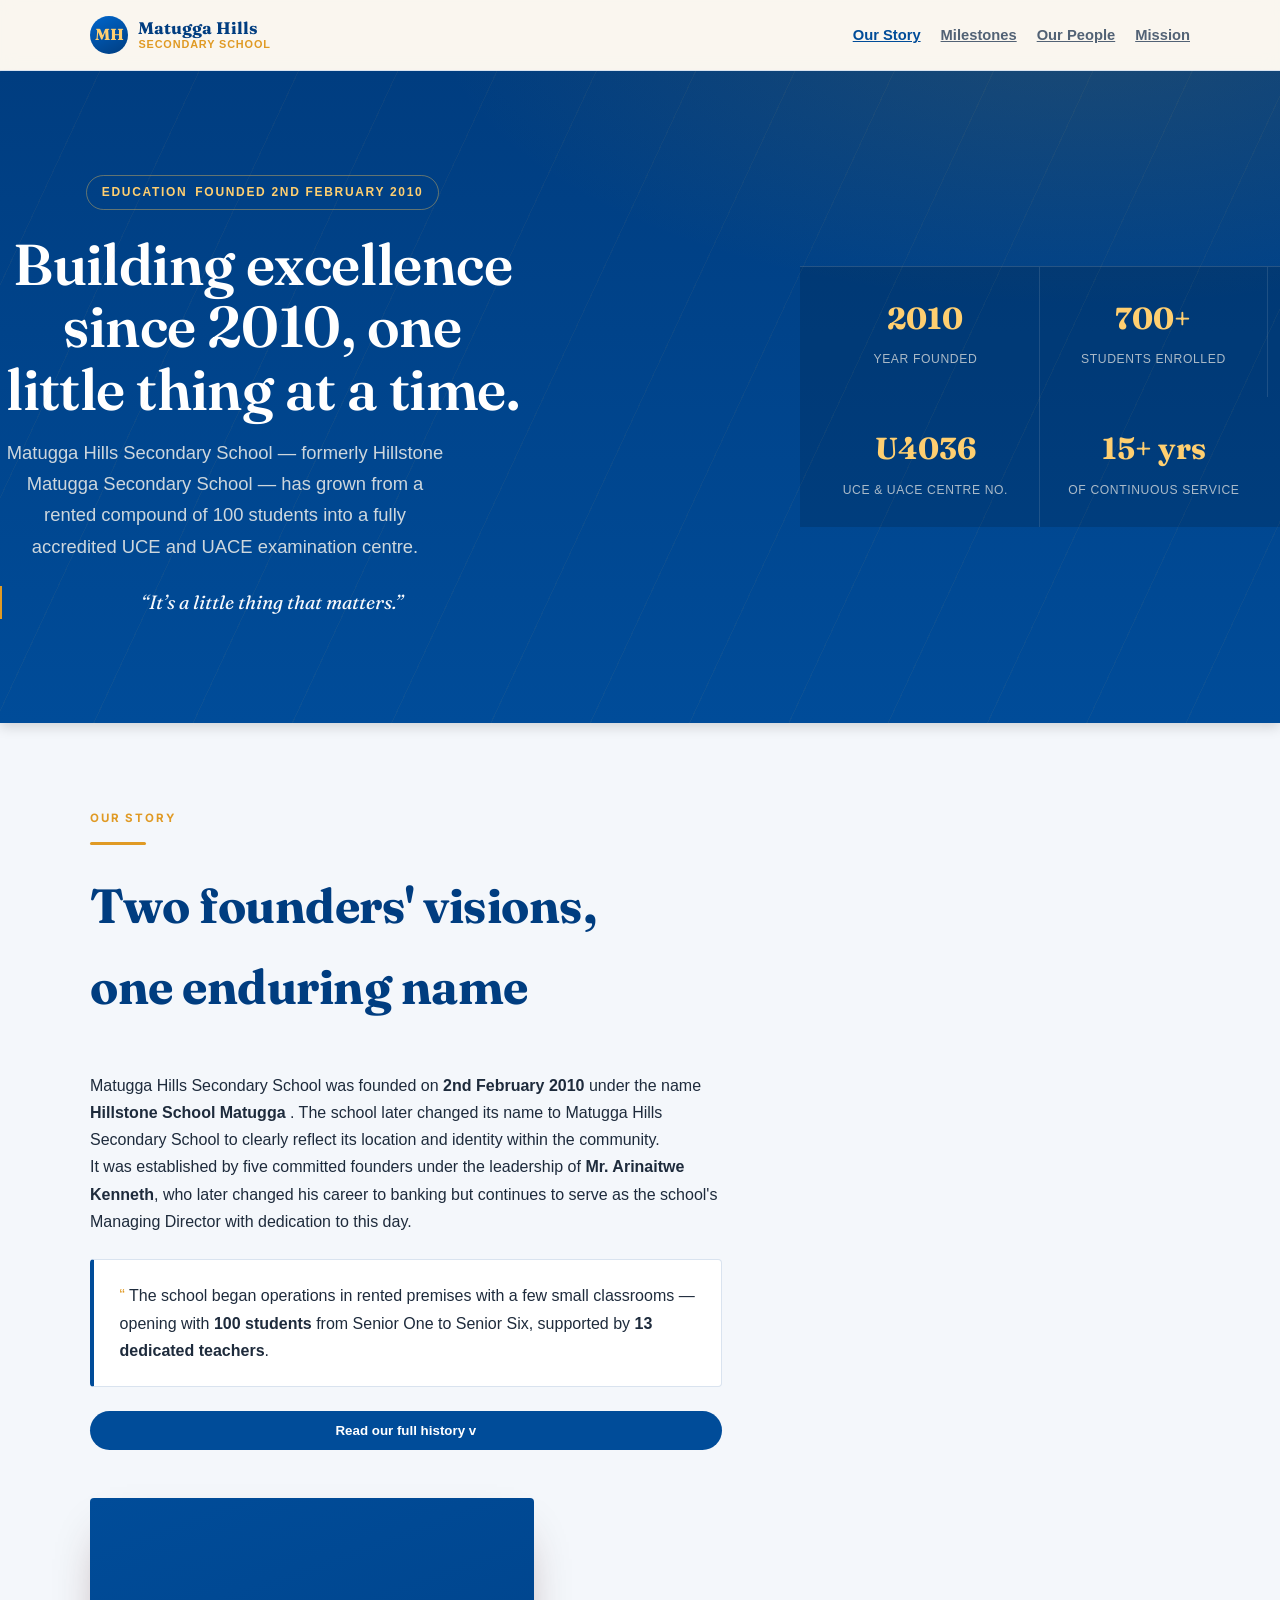
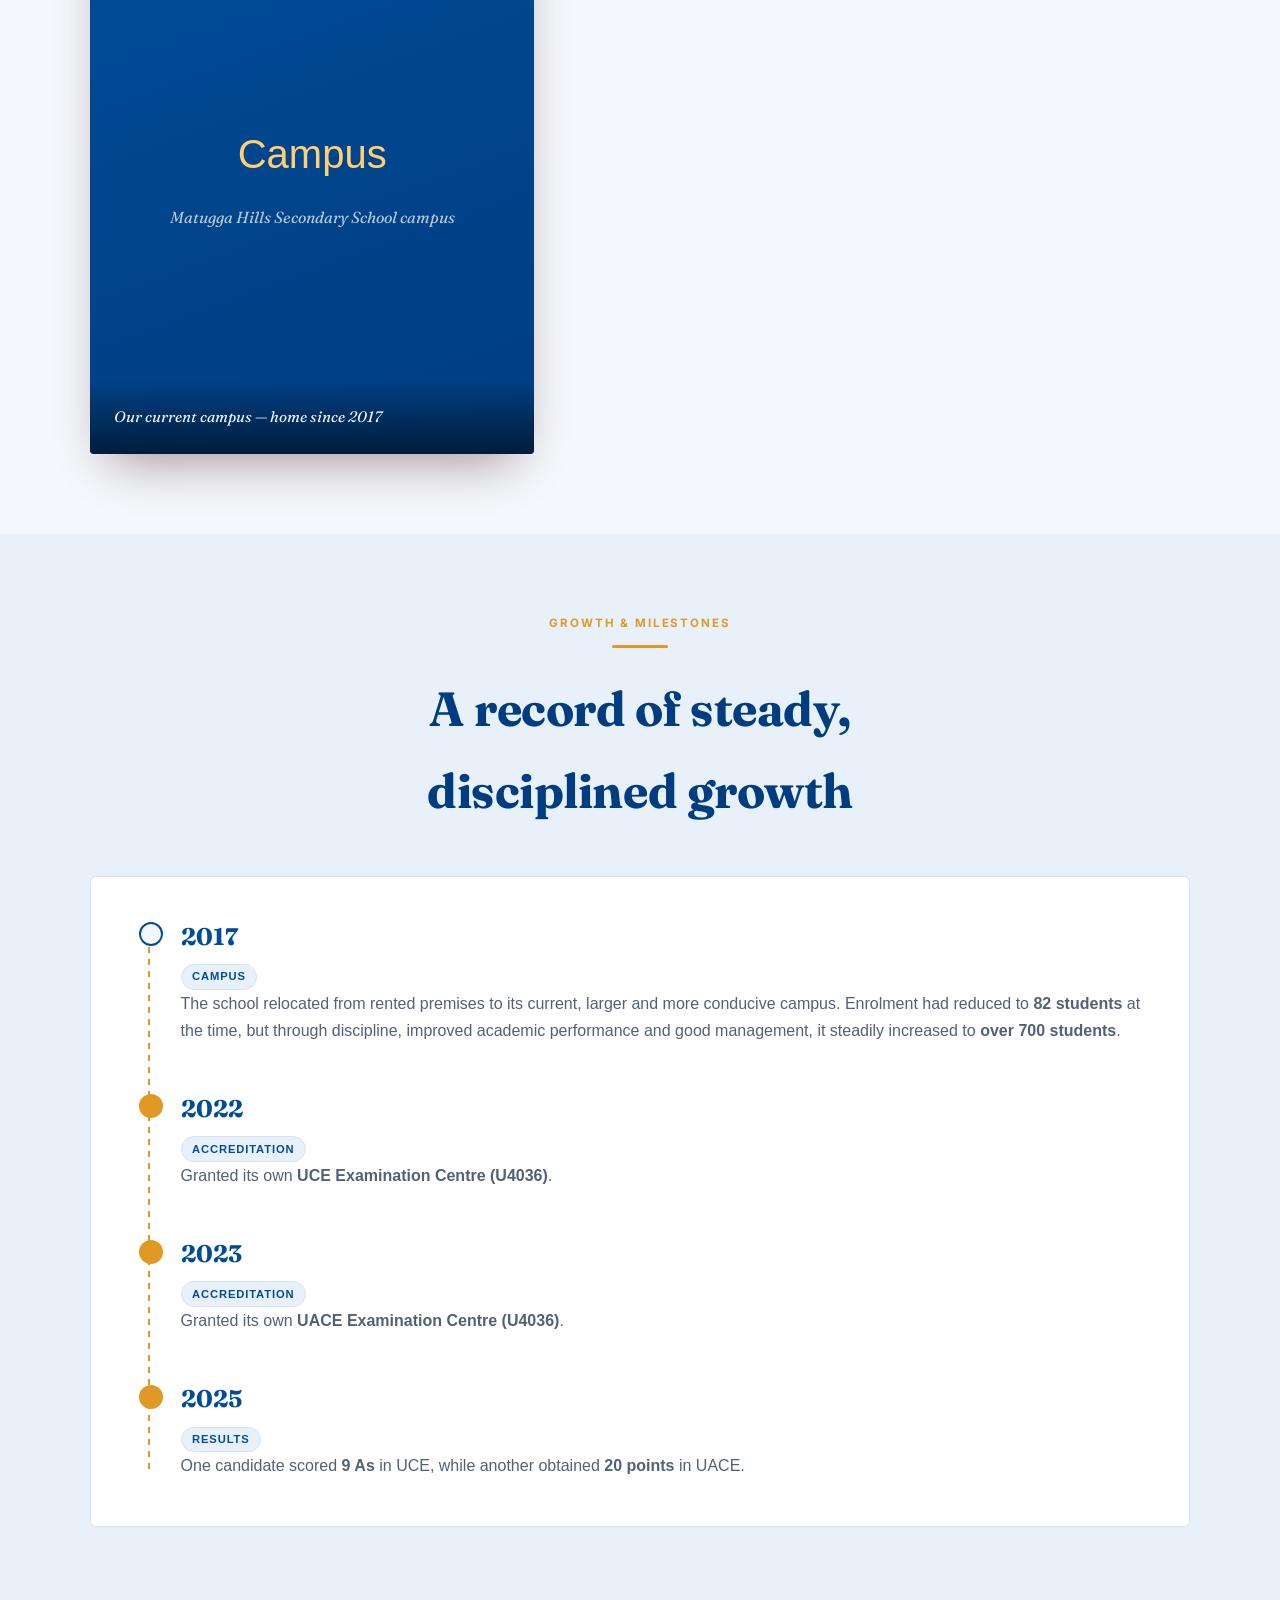
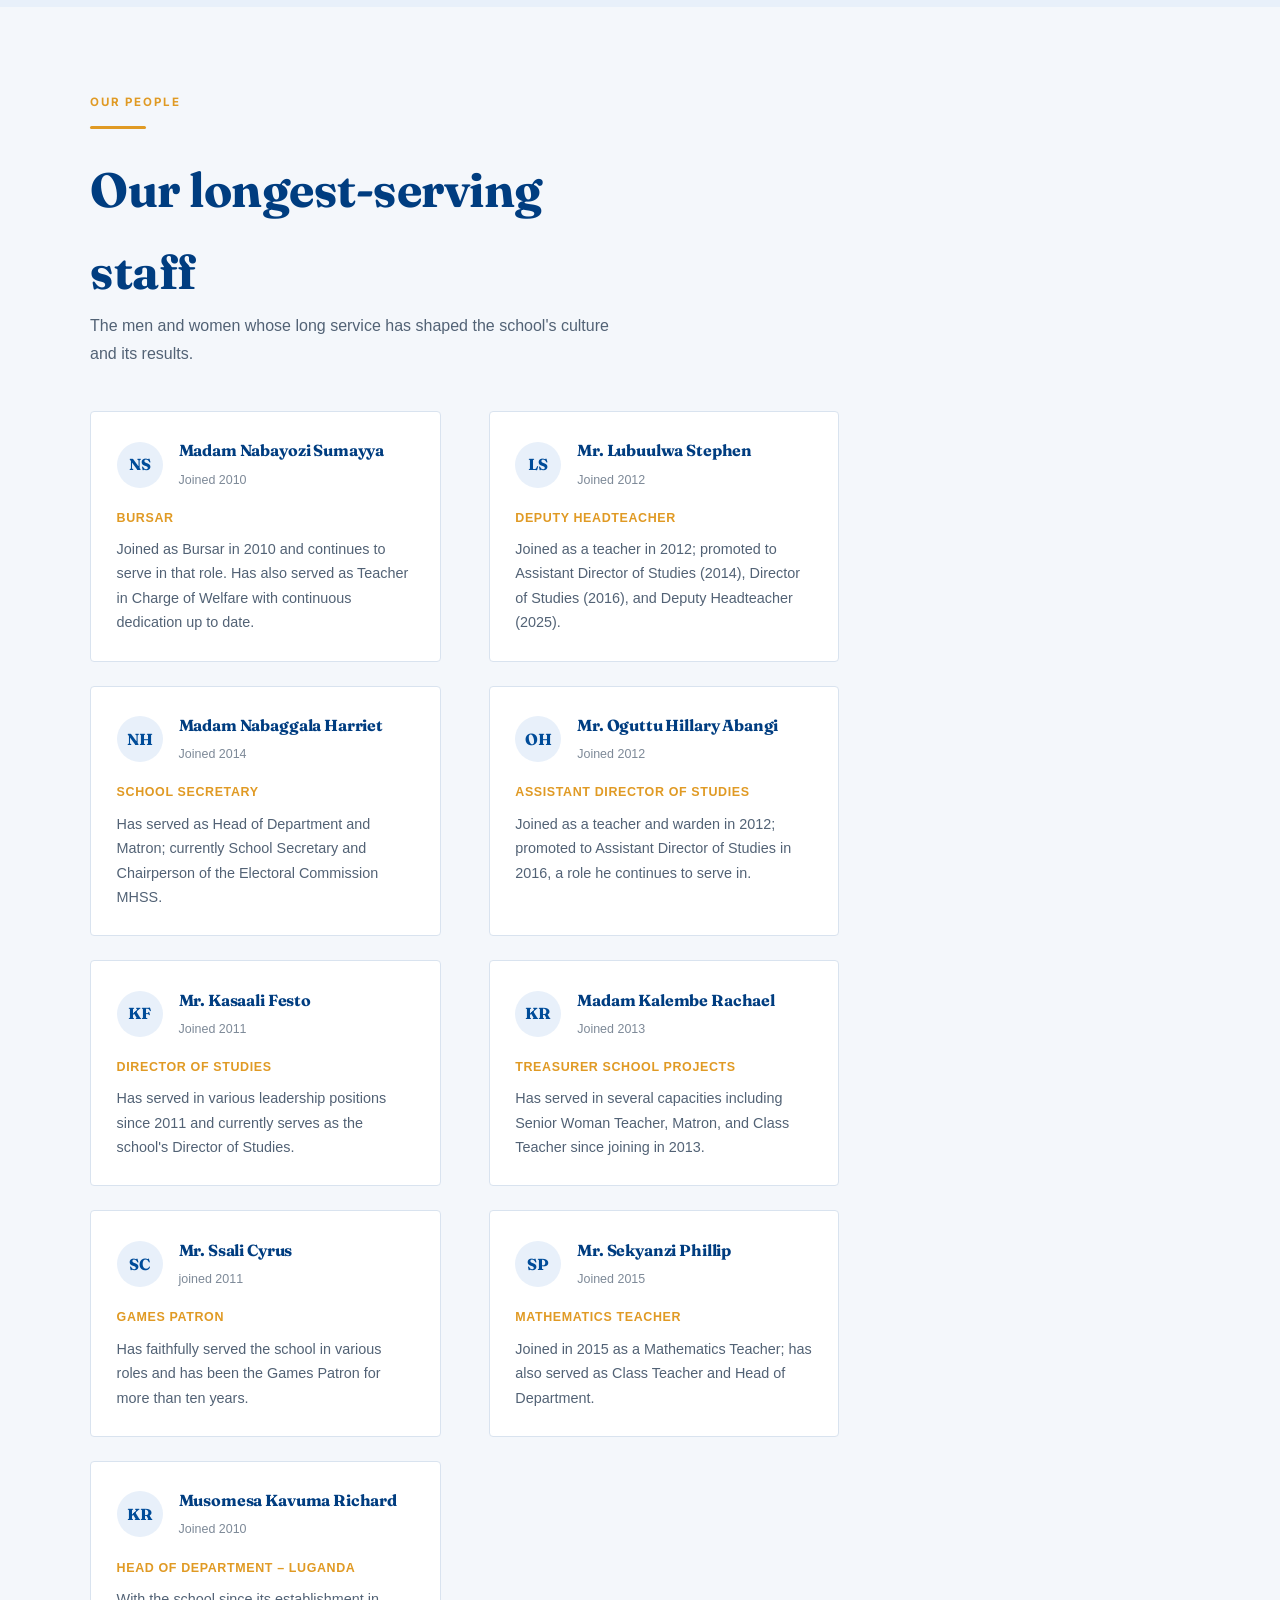
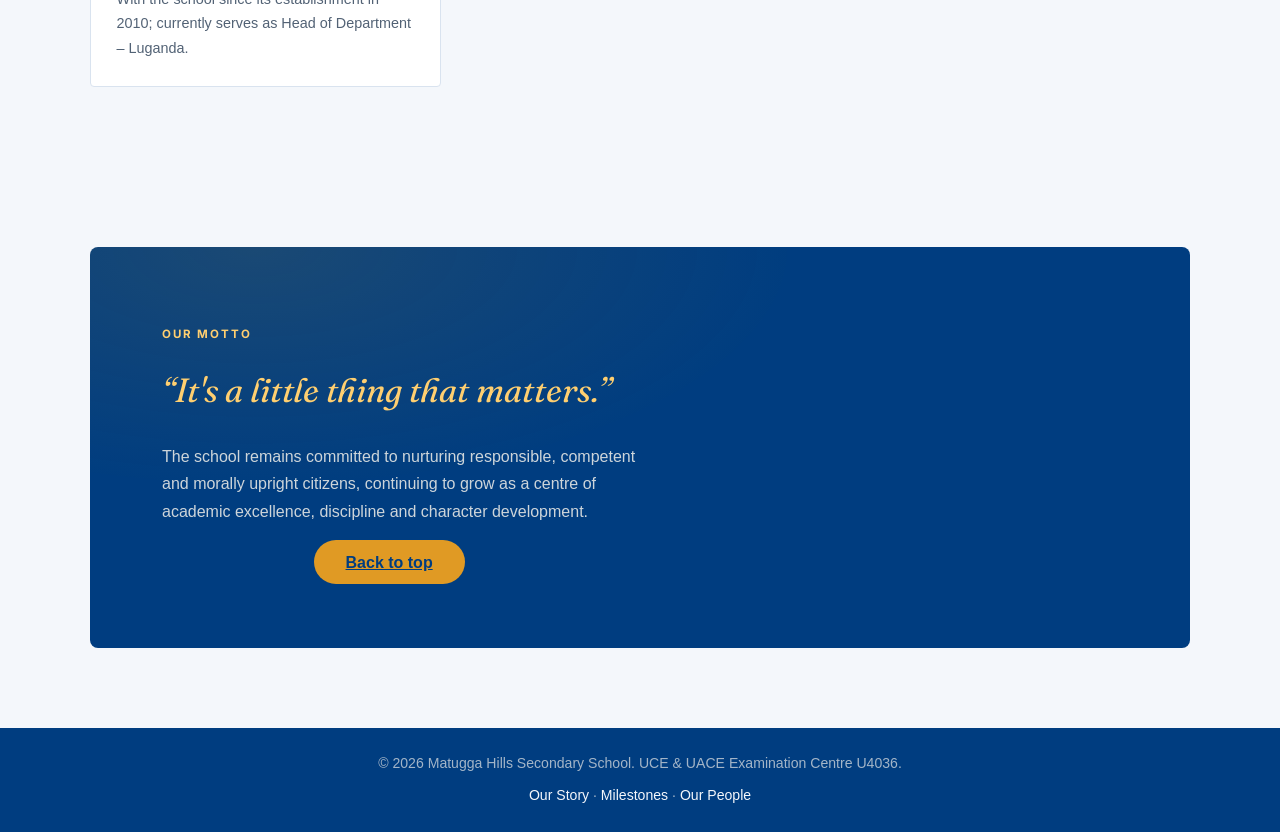
==== commit e15f97eb: "director" ====
--- a/About us.html
+++ b/About us.html
@@ -427,7 +427,7 @@
 </head>
 <body>
 
-<!-- Navbar  -->
+<!-- Navbar: sticky navigation for the About page sections. -->
 <nav class="navbar navbar-expand-md navbar-mhss sticky-top py-3">
   <div class="container">
     <a class="navbar-brand navbar-brand-wrap" href="#top">
@@ -451,7 +451,7 @@
   </div>
 </nav>
 
-<!-- Hero  -->
+<!-- Hero: introduces the school's history and headline statistics. -->
 <header class="hero" id="top">
   <div class="container py-5 py-lg-6">
     <div class="row align-items-center py-4 py-lg-5">
@@ -487,7 +487,7 @@
   </div>
 </header>
 
-<!--  Our Story  -->
+<!-- Our Story: explains how the school was founded and developed. -->
 <section class="block" id="story">
   <div class="container">
     <div class="row g-5 align-items-center">
@@ -508,7 +508,7 @@
           <div class="rule"></div>
           <h2 class="h1">Two founders' visions, one enduring name</h2>
         </div>
-        <p>Matugga Hills Secondary School was founded on <strong>2nd February 2010</strong> under the name <strong>Hillstone Matugga Secondary School</strong>. The school later changed its name to Matugga Hills Secondary School to clearly reflect its location and identity within the community.</p>
+        <p>Matugga Hills Secondary School was founded on <strong>2nd February 2010</strong> under the name <strong>Hillstone School Matugga </strong>. The school later changed its name to Matugga Hills Secondary School to clearly reflect its location and identity within the community.</p>
         <p class="mb-4">It was established by five committed founders under the leadership of <strong>Mr. Arinaitwe Kenneth</strong>, who later changed his career to banking but continues to serve as the school's Managing Director with dedication to this day.</p>
         <div class="founder-card">
           <p class="mb-0"><i class="bi bi-quote text-warning me-1"></i> The school began operations in rented premises with a few small classrooms — opening with <strong>100 students</strong> from Senior One to Senior Six, supported by <strong>13 dedicated teachers</strong>.</p>
@@ -528,6 +528,7 @@
 </section>
 
 <!--  Milestones -->
+<!-- Milestones: presents important dates and stages in the school's growth. -->
 <section class="block" style="background:var(--cream-200);" id="milestones">
   <div class="container">
     <div class="section-head mx-auto text-center">
@@ -569,6 +570,7 @@
 </section>
 
 <!--  Staff -->
+<!-- Long-serving staff: highlights members who have supported the school over time. -->
 <section class="block" id="staff">
   <div class="container">
     <div class="section-head">
@@ -710,7 +712,8 @@
   </div>
 </section>
 
-<!-- Mission / Motto  -->
+<!-- Mission / Motto -->
+<!-- Mission: closes the content with the school's guiding statement and motto. -->
 <section class="block" id="mission">
   <div class="container">
     <div class="motto-block">
@@ -729,6 +732,7 @@
 </section>
 
 <!--  Footer -->
+<!-- Footer: provides the page's closing navigation and copyright information. -->
 <footer class="py-4">
   <div class="container d-flex flex-column flex-md-row justify-content-between align-items-center gap-2 text-center text-md-start">
     <span>&copy; 2026 Matugga Hills Secondary School. UCE &amp; UACE Examination Centre U4036.</span>
--- a/style.css
+++ b/style.css
@@ -1,4 +1,4 @@
-/* reset & base */
+/* Reset shared spacing and establish the default font for every page element. */
 * {
     margin: 0;
     padding: 0;
@@ -7,12 +7,14 @@
 }
 
 :root{
+    /* Shared color tokens used by the school website's visual theme. */
     --secondary: #00008b;
     --primary: #0000ff;
     --tertiary: #f4f7f6;
 }
 
 body {
+    /* Give pages a readable background and consistent text rhythm. */
     background-color: #f0f4fa;
     line-height: 1.6;
     color: #1e2b3c;
@@ -151,13 +153,17 @@
 }      
 
 .hero {
-    background: linear-gradient(rgba(0, 0, 0, 0.45), rgba(0, 0, 0, 0.45)), url('assets/images/s6 pic.JPG') center/cover no-repeat;
+    /* The solid color prevents a flash while the image layers are moving. */
+    background: #111827;
+        /* Hold the hero area in place while the two image layers slide across it. */
     padding: 0;
     text-align: center;
     align-items: center;
     justify-content: center;
     display: flex;
     min-height: 500px;
+    position: relative;
+    overflow: hidden;
     /*max-width: 1100px;
     border-radius: 16px;
     box-shadow: 0 6px 18px rgba(0, 0, 0, 0.05);
@@ -168,7 +174,44 @@
     
     color: white;*/
 }
+.hero::before {
+    /* Current slide: this layer moves left when the next photo enters. */
+    content: "";
+    position: absolute;
+        /* Display the current photograph and move it out to the left during a change. */
+    inset: 0;
+    background: linear-gradient(rgba(0, 0, 0, 0.45), rgba(0, 0, 0, 0.45)), var(--hero-image, url('assets/images/s6 pic.JPG')) center/cover no-repeat;
+    opacity: 1;
+    transform: translateX(0);
+    transition: transform 900ms cubic-bezier(0.65, 0, 0.35, 1);
+    will-change: transform;
+}
+.hero::after {
+    /* Incoming slide: this layer starts off-screen to the right. */
+    content: "";
+    position: absolute;
+        /* Display the next photograph just outside the right edge before it enters. */
+    inset: 0;
+    background: linear-gradient(rgba(0, 0, 0, 0.45), rgba(0, 0, 0, 0.45)), var(--hero-next-image, url('assets/images/s6 pic.JPG')) center/cover no-repeat;
+    opacity: 1;
+    transform: translateX(100%);
+    transition: transform 900ms cubic-bezier(0.65, 0, 0.35, 1);
+    will-change: transform;
+}
+.hero.is-changing::before {
+    /* Move the outgoing image outside the hero viewport. */
+    transform: translateX(-100%);
+        /* Send the current photograph off-screen to make room for the next one. */
+}
+.hero.is-changing::after {
+    /* Move the next image into the hero viewport. */
+    transform: translateX(0);
+        /* Bring the next photograph fully into view. */
+}
 .hero-content {
+    /* Keep welcome text above both moving image layers. */
+    position: relative;
+    z-index: 1;
     background: rgba(0, 0, 0, 0.35);
     padding: 24px 28px;
     border-radius: 14px;
@@ -777,7 +820,7 @@
     grid-template-columns: minmax(0, 1.35fr) minmax(280px, 0.65fr);
     margin: 0 auto;
     max-width: 1180px;
-    padding: clamp(56px, 8vw, 96px) 24px;
+    padding: clamp(56px, 8vw, 96px) 24px 32px;
 }
 
 .academics-copy h2 {
@@ -833,8 +876,151 @@
     font-size: 0.95rem;
 }
 
+.curriculum-programme {
+    align-items: center;
+    background: #f6f9ff;
+    display: grid;
+    gap: clamp(26px, 4vw, 52px);
+    grid-template-columns: minmax(0, 1.05fr) minmax(0, 1fr);
+    margin: 0 auto;
+    max-width: 1180px;
+    padding: 28px 24px 54px;
+}
+
+.curriculum-programme--reverse {
+    background: #ffffff;
+    grid-template-columns: minmax(0, 1fr) minmax(0, 1.05fr);
+}
+
+.curriculum-visual {
+    align-items: center;
+    background: linear-gradient(135deg, #edf4ff 0%, #dfeeff 100%);
+    border: 2px dashed #9cb8da;
+    border-radius: 18px;
+    box-shadow: 0 18px 46px rgba(0, 61, 128, 0.12);
+    display: flex;
+    justify-content: center;
+    min-height: 300px;
+    overflow: hidden;
+}
+
+.curriculum-visual--placeholder {
+    color: #496686;
+    font-size: 1.05rem;
+    font-weight: 700;
+    letter-spacing: 0.04em;
+    text-transform: uppercase;
+}
+
+.curriculum-visual img {
+    display: block;
+    height: 100%;
+    min-height: 320px;
+    object-fit: cover;
+    width: 100%;
+}
+
+.curriculum-copy {
+    color: #38495d;
+}
+
+.curriculum-copy h2 {
+    color: #003d80;
+    font-size: clamp(1.8rem, 3vw, 2.7rem);
+    line-height: 1.2;
+    margin: 10px 0 18px;
+}
+
+.curriculum-copy h3 {
+    color: #003d80;
+    font-size: 1.2rem;
+    margin: 26px 0 12px;
+}
+
+.curriculum-copy p {
+    font-size: 1.04rem;
+    line-height: 1.8;
+    margin: 0 0 18px;
+}
+
+.subject-list {
+    columns: 2;
+    list-style: none;
+    margin: 0;
+    padding: 0;
+}
+
+.subject-list li {
+    background: #ffffff;
+    border: 1px solid #dfe9f5;
+    border-radius: 10px;
+    color: #243a53;
+    font-weight: 600;
+    margin: 0 0 12px;
+    padding: 12px 14px;
+    break-inside: avoid;
+}
+
+.subject-list--compact {
+    columns: 2;
+}
+
+.academics-values {
+    background: linear-gradient(180deg, #efeff6 0%, #ffffff 100%);
+    margin: 0 auto;
+    max-width: 1180px;
+    padding: 28px 24px 72px;
+    text-align: center;
+}
+
+.academics-values h2 {
+    color: #003d80;
+    font-size: clamp(2rem, 3vw, 3rem);
+    margin: 10px auto 32px;
+    max-width: 760px;
+}
+
+.value-grid {
+    display: grid;
+    gap: 22px;
+    grid-template-columns: repeat(4, minmax(0, 1fr));
+}
+
+.value-grid article {
+    background: #ffffff;
+    border-radius: 16px;
+    box-shadow: 0 12px 28px rgba(0, 61, 128, 0.08);
+    padding: 24px 18px;
+    text-align: left;
+}
+
+.value-grid h3 {
+    color: #003d80;
+    font-size: 1.08rem;
+    margin-bottom: 10px;
+}
+
+.value-grid p {
+    color: #586d82;
+    line-height: 1.7;
+    margin: 0;
+}
+
 .academics-content + .site-footer {
     margin-top: 0;
+}
+
+@media (max-width: 900px) {
+    .curriculum-programme,
+    .curriculum-programme--reverse,
+    .value-grid {
+        grid-template-columns: 1fr;
+    }
+
+    .subject-list,
+    .subject-list--compact {
+        columns: 1;
+    }
 }
 
 @media (max-width: 700px) {
@@ -851,15 +1037,25 @@
         font-size: 0.92rem;
     }
 
+    .academics-content,
+    .curriculum-programme,
+    .curriculum-programme--reverse,
+    .academics-values {
+        padding-left: 20px;
+        padding-right: 20px;
+    }
+
     .academics-content {
         grid-template-columns: 1fr;
-        padding-left: 20px;
-        padding-right: 20px;
     }
 
     .academics-copy p:not(.section-label) {
         font-size: 1rem;
         line-height: 1.75;
+    }
+
+    .value-grid article {
+        padding: 20px 16px;
     }
 }
 
@@ -998,10 +1194,185 @@
     text-transform: uppercase;
     font-size: 0.9rem;
 }
+.leader-card .headteacher-img {
+    width: 200px;
+    height: 200px;
+    border-radius: 50%;
+    object-fit: cover;
+    object-position: center;
+}
+.leader-card .head-message {
+    margin-top: 12px;
+    color: #333;
+    font-size: 0.95rem;
+    line-height: 1.6;
+    text-align: left;
+}
 .leadership-section{
     align-items: center;
     justify-content: center;
     text-align: center;
+}
+
+/* Headteacher Message Section - enhanced visuals */
+.headteacher-section {
+    background: linear-gradient(180deg, #fffdf9 0%, #fff9f2 100%);
+    padding: 48px 5%;
+}
+.message-grid {
+    max-width: 1200px;
+    margin: 0 auto;
+    display: grid;
+        /* Place the two leadership message cards side by side on larger screens. */
+    grid-template-columns: repeat(2, minmax(0, 1fr));
+    gap: 24px;
+}
+.headteacher-container {
+    max-width: 1100px;
+    margin: 0 auto;
+    display: flex;
+    gap: 32px;
+    align-items: center;
+    background: #ffffff;
+    padding: 28px;
+    border-radius: 14px;
+    box-shadow: 0 18px 40px rgba(18, 52, 86, 0.06);
+}
+.message-card {
+    max-width: none;
+    margin: 0;
+    align-items: flex-start;
+        /* Stack each portrait above its message while keeping both cards equal in the grid. */
+    flex-direction: column;
+}
+.headteacher-img {
+    width: 220px;
+    height: 220px;
+    border-radius: 50%;
+    object-fit: cover;
+    flex-shrink: 0;
+    border: 6px solid #fff;
+    box-shadow: 0 12px 28px rgba(3, 45, 77, 0.12);
+}
+.headteacher-text h3 {
+    color: #002d72;
+    margin: 0 0 6px;
+    font-size: 1.6rem;
+    position: relative;
+    padding-left: 12px;
+}
+.headteacher-text h3::before {
+    content: "";
+    position: absolute;
+    left: 0;
+    top: 8px;
+    width: 6px;
+    height: 24px;
+    background: #ffb347;
+    border-radius: 4px;
+}
+.headteacher-text h4 {
+    margin: 0 0 12px;
+    color: #334155;
+    font-size: 1rem;
+    font-weight: 600;
+}
+.headteacher-text p {
+    color: #3d4b59;
+    line-height: 1.8;
+    margin: 0 0 12px;
+    font-size: 1rem;
+}
+.headteacher-text .excerpt {
+    max-width: 680px;
+    color: #475569;
+    opacity: 0.95;
+}
+.view-more {
+    display: inline-block;
+    margin-top: 8px;
+    color: #0066cc;
+    text-decoration: none;
+    font-weight: 700;
+}
+.view-more:hover { text-decoration: underline; }
+
+@media (max-width: 900px) {
+    .message-grid { grid-template-columns: 1fr; }
+    .headteacher-container { flex-direction: column; text-align: center; }
+    .headteacher-text { padding: 0 8px; }
+    .headteacher-text p { text-align: left; }
+}
+
+/* Headteacher page hero */
+.headteacher-hero {
+    background: linear-gradient(135deg, #eaf6ff 0%, #fff 100%);
+    padding: 36px 5%;
+    border-bottom: 1px solid rgba(0,0,0,0.04);
+}
+.hero-inner {
+    max-width: 1100px;
+    margin: 0 auto;
+    display: flex;
+    gap: 20px;
+    align-items: center;
+}
+.hero-img { width: 120px; height: 120px; border-radius: 12px; object-fit: cover; box-shadow: 0 8px 20px rgba(3,45,77,0.08); }
+.hero-text h1 { margin: 0; color: #002d72; font-size: 1.8rem; }
+.hero-lead { margin: 6px 0 0; color: #334155; }
+
+.quote-box {
+    background: linear-gradient(90deg, #fff7ed, #fffefc);
+    border-left: 4px solid #ffb347;
+    padding: 12px 16px;
+    margin: 12px 0;
+    border-radius: 8px;
+    font-style: italic;
+    color: #5b6a77;
+}
+
+.signature {
+    margin-top: 18px;
+    font-family: 'Segoe Script', Georgia, serif;
+    color: #1f3b57;
+    font-size: 1rem;
+}
+
+/* Slightly larger container spacing on the headteacher page */
+main .section { max-width: 1100px; margin: 28px auto; }
+
+@media (max-width: 900px) {
+    .hero-inner { flex-direction: column; text-align: center; }
+    .hero-img { width: 100px; height: 100px; }
+}
+
+/* Make the whole headteacher container clickable without default link styles */
+.headteacher-link {
+    display: block;
+    color: inherit;
+    text-decoration: none;
+}
+.headteacher-link:hover .headteacher-container {
+    transform: translateY(-6px);
+    box-shadow: 0 12px 30px rgba(0,0,0,0.12);
+}
+
+/* Read full message button */
+.read-more-btn {
+    display: inline-block;
+    margin-top: 12px;
+    background: #0066cc;
+    color: #fff;
+    padding: 10px 16px;
+    border-radius: 8px;
+    text-decoration: none;
+    font-weight: 600;
+    transition: background 0.2s, transform 0.12s;
+}
+.read-more-btn:hover,
+.read-more-btn:focus {
+    background: #004c99;
+    transform: translateY(-3px);
 }
 
 /* Why Us */
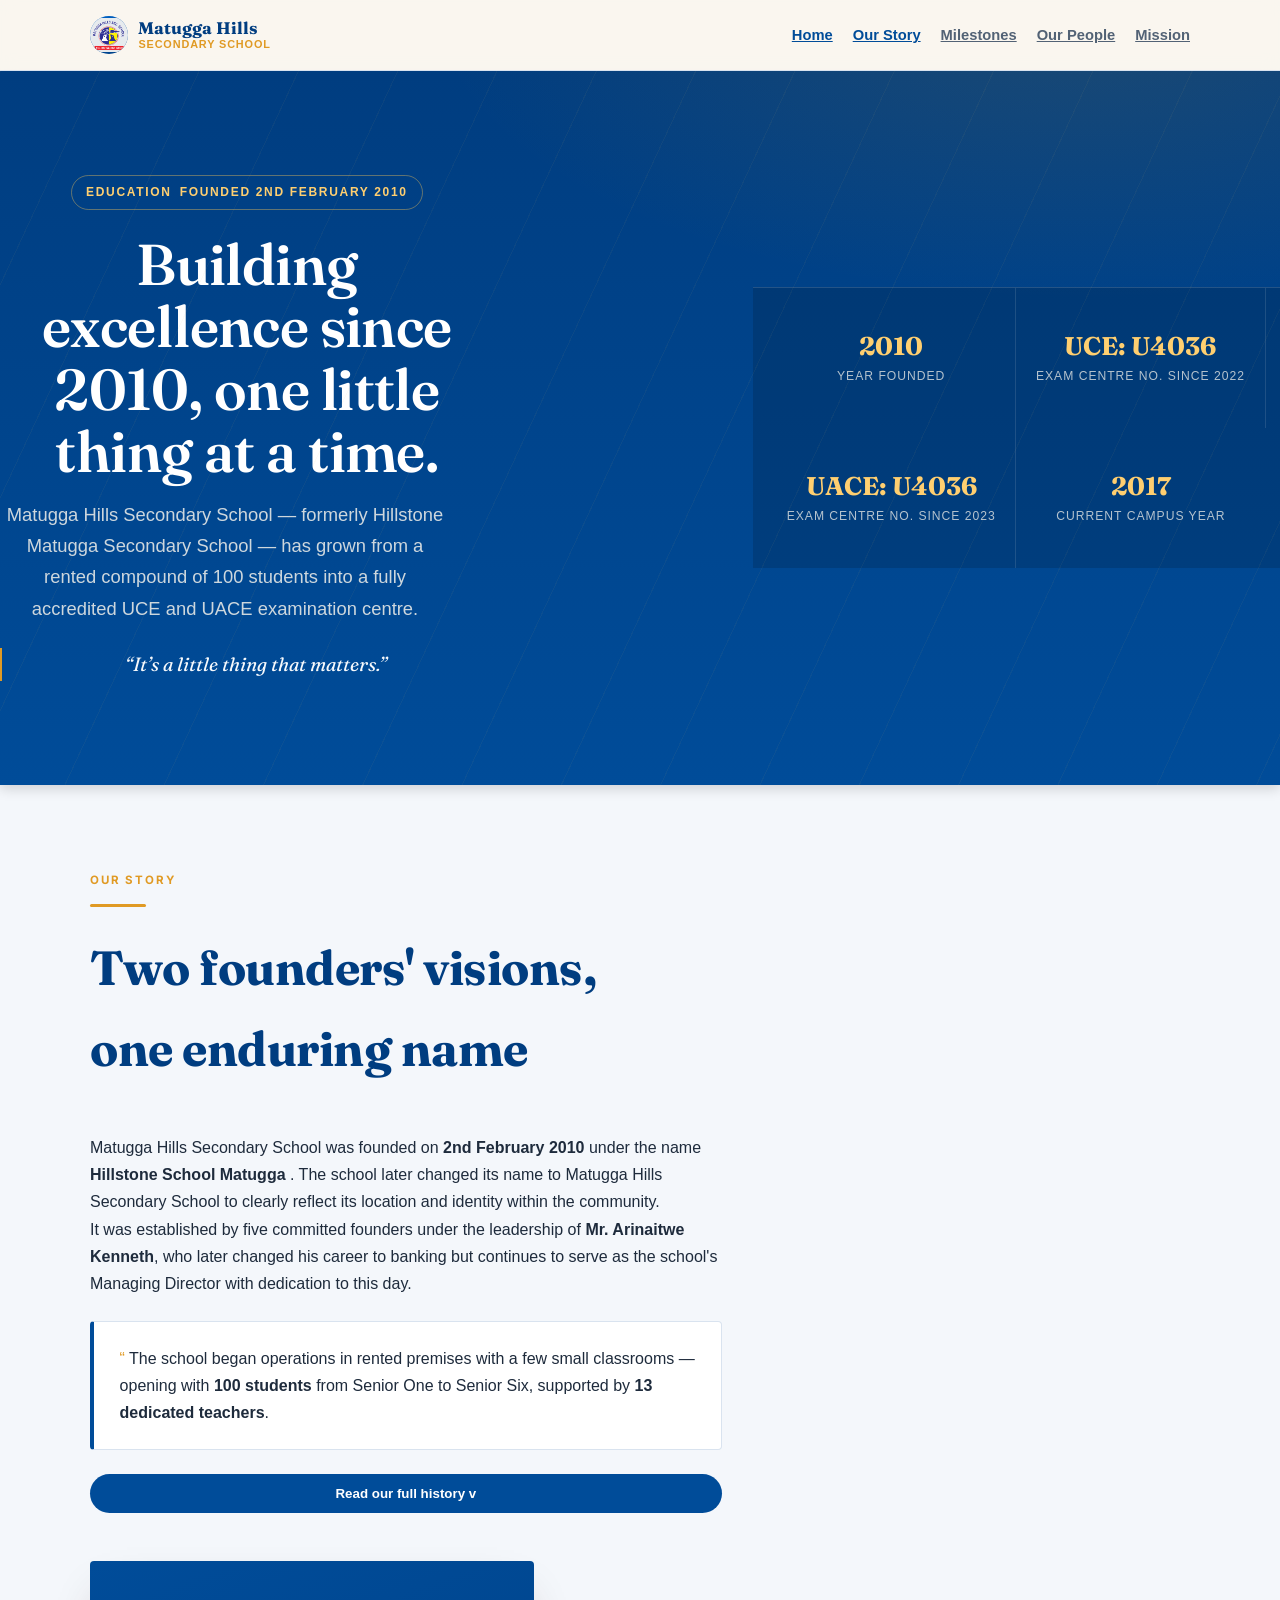
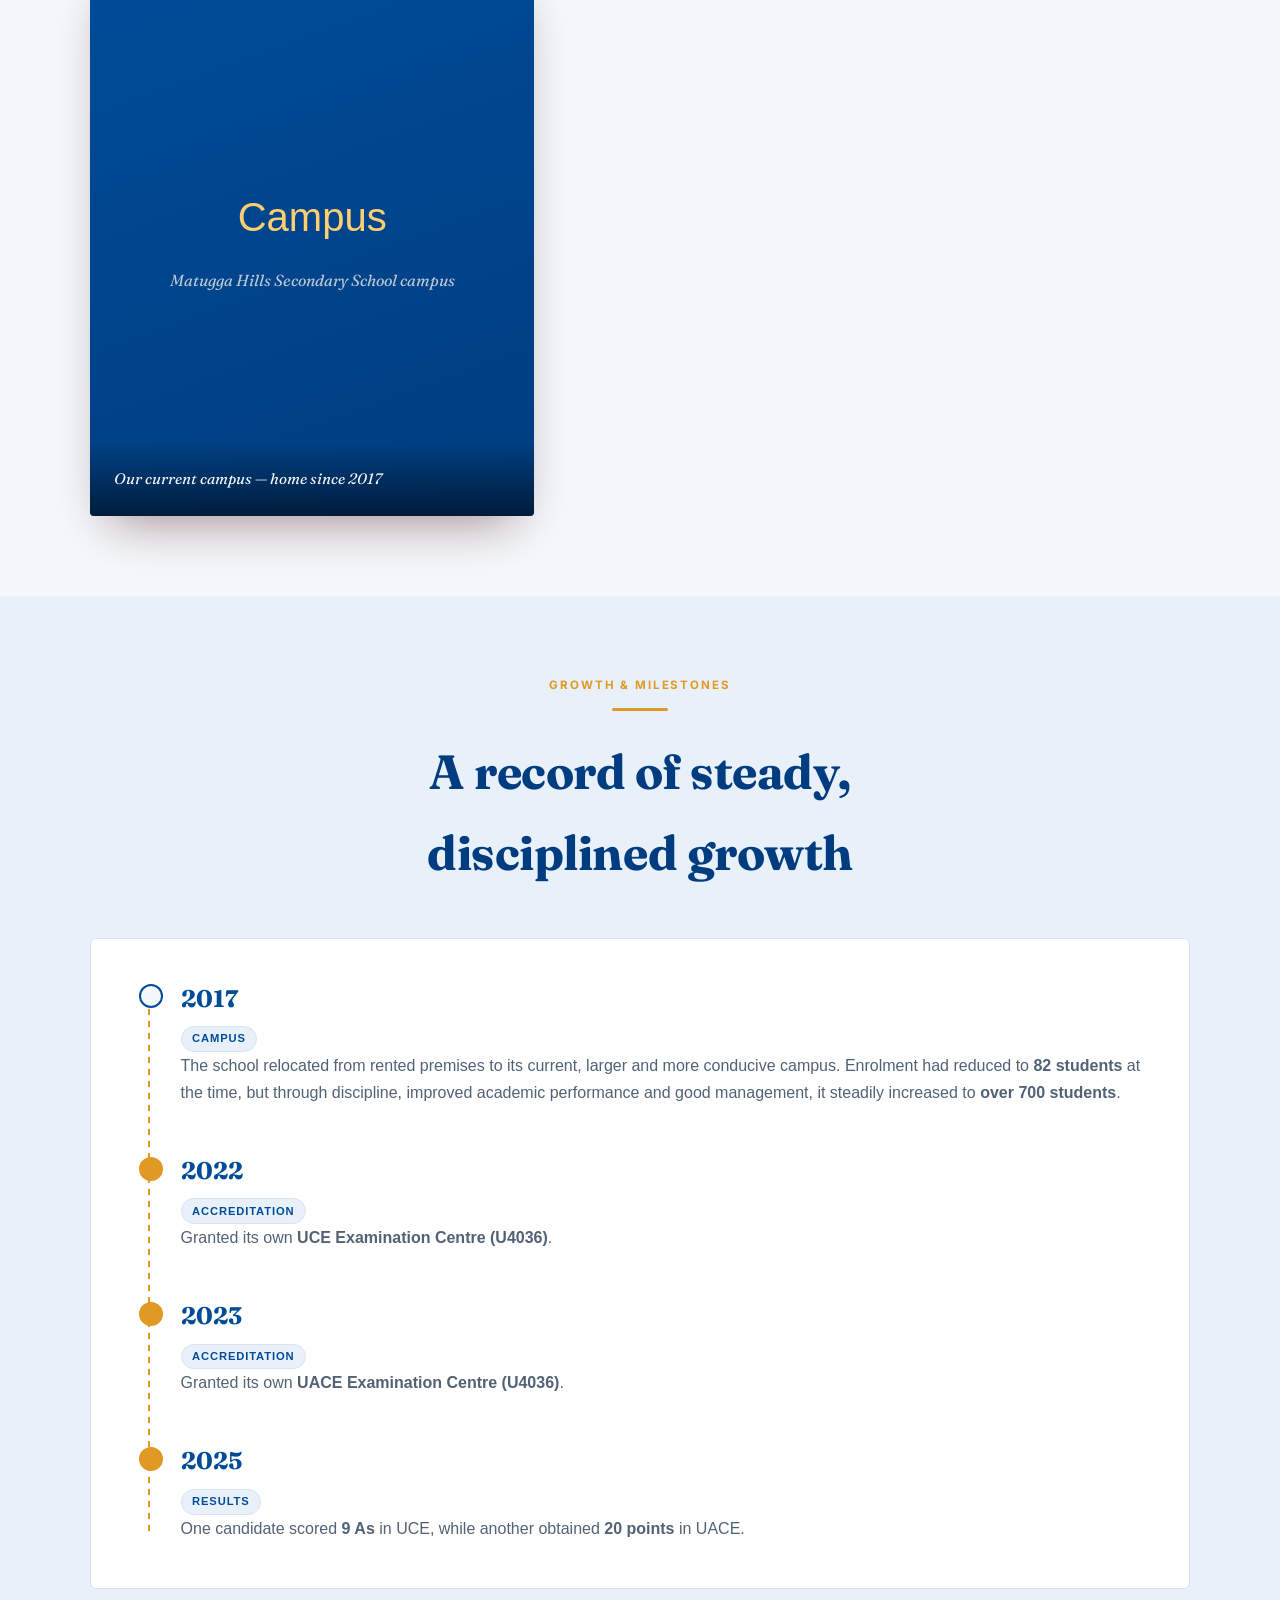
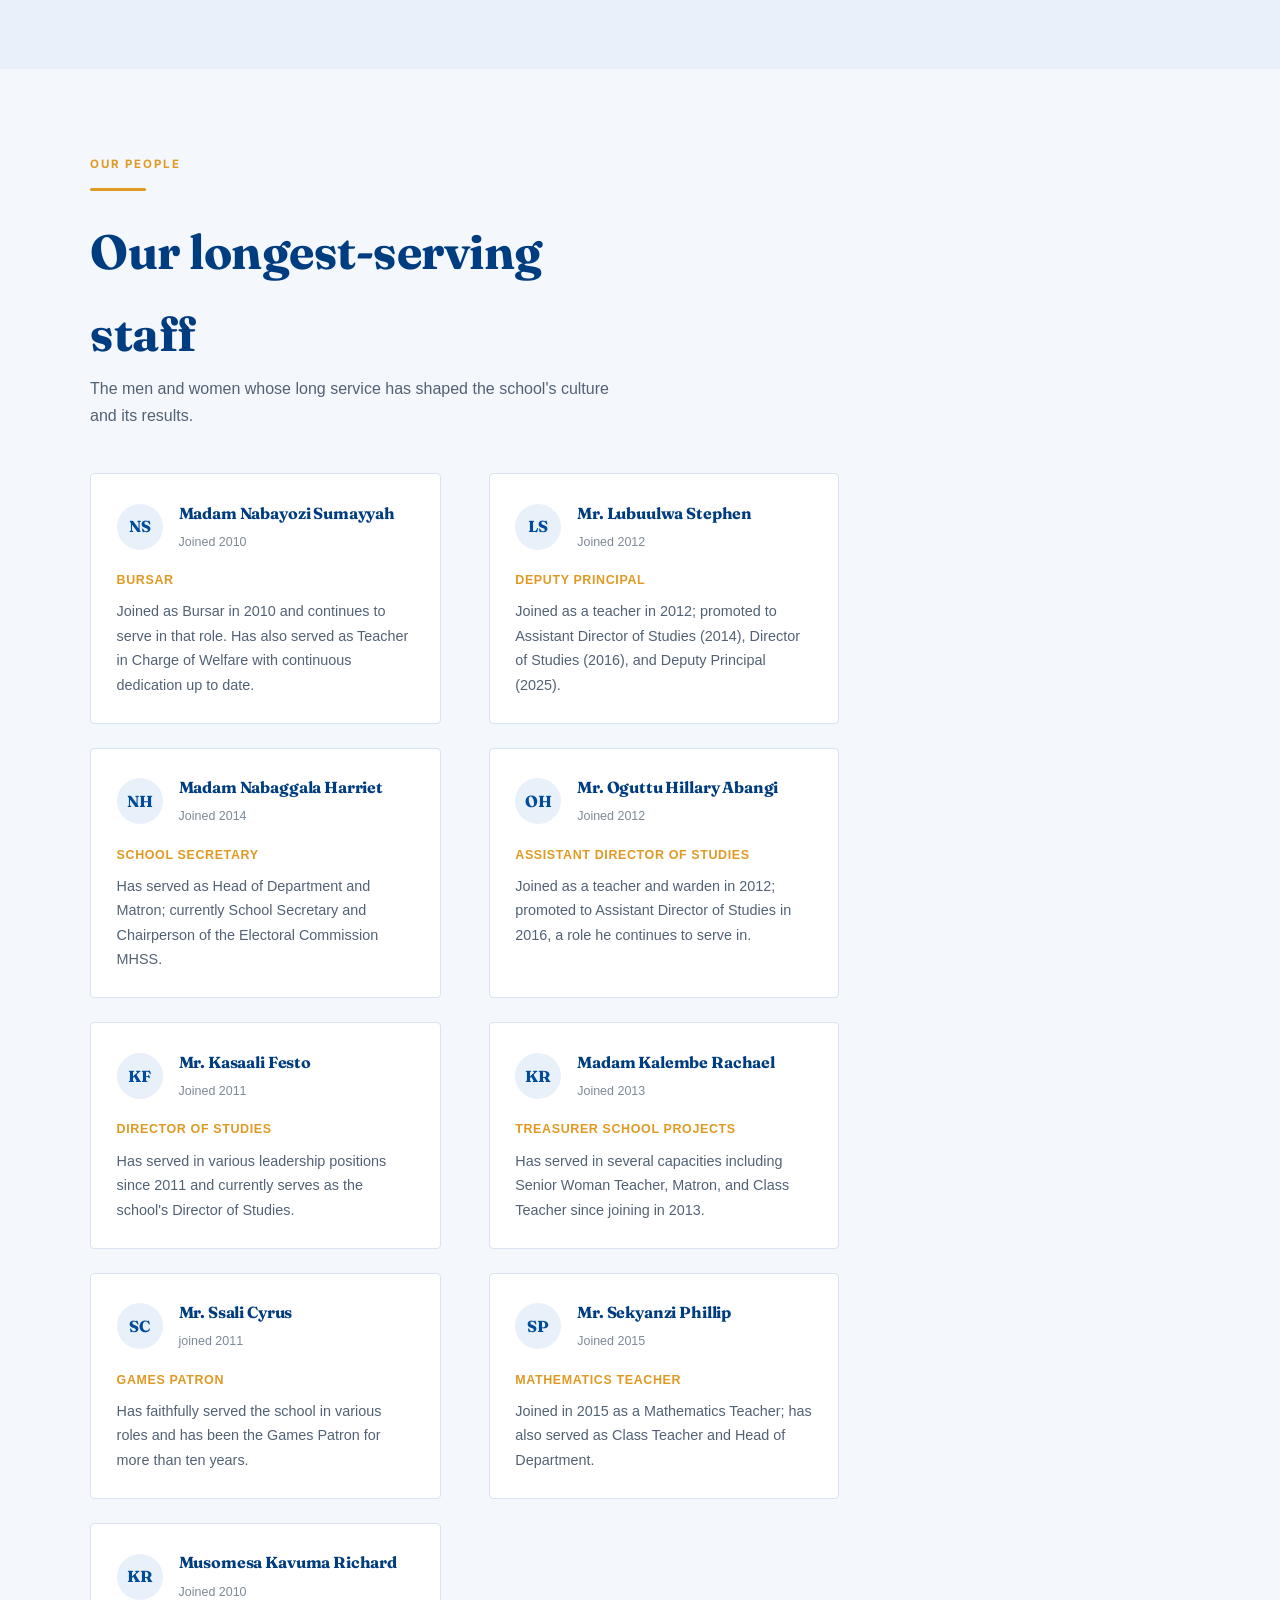
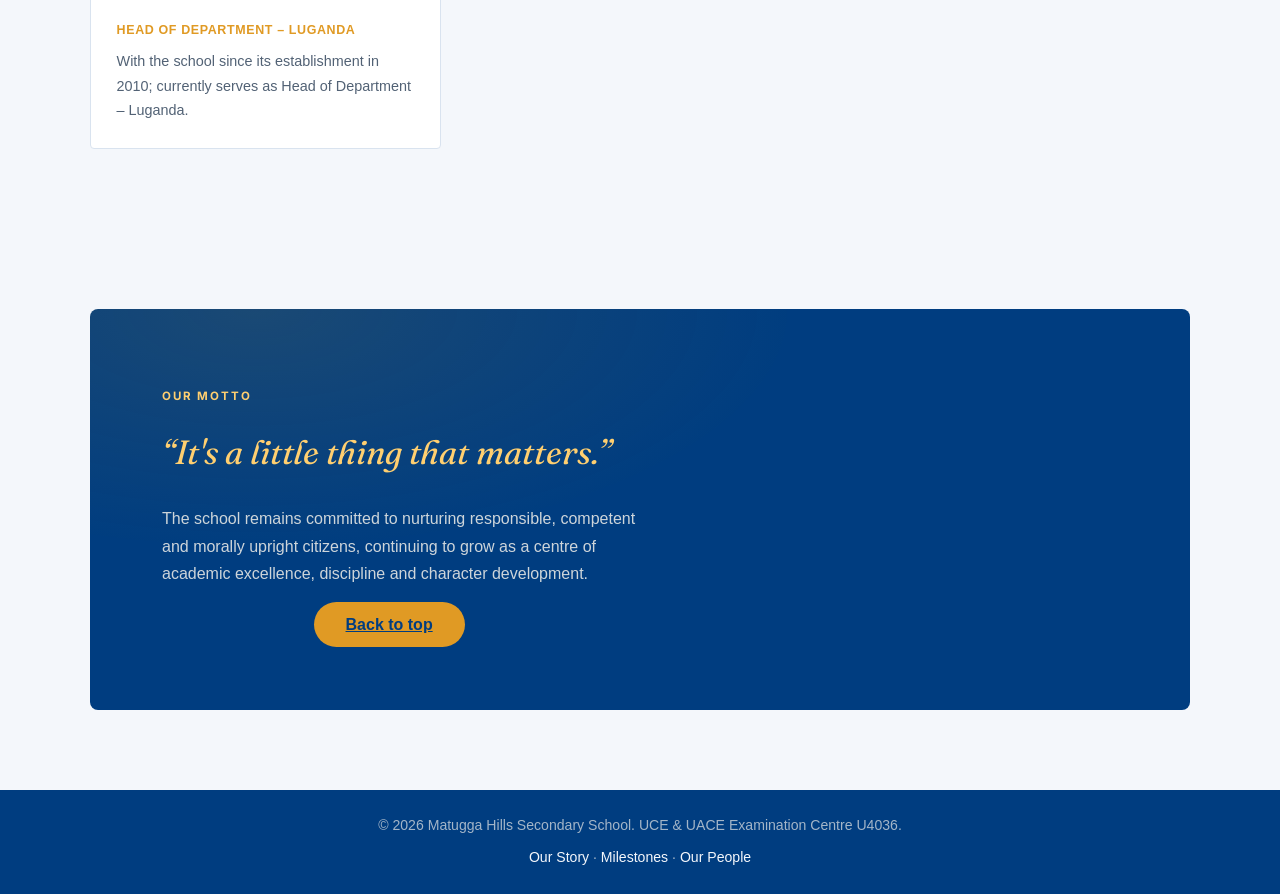
==== commit 62172f1a: "director changes" ====
--- a/About us.html
+++ b/About us.html
@@ -84,6 +84,13 @@
     font-size:1rem;
     flex-shrink:0;
   }
+  .brand-mark img{
+    display:block;
+    width:100%;
+    height:100%;
+    object-fit:contain;
+    border-radius:50%;
+  }
   .navbar-mhss{
     background:rgba(250,246,238,0.92);
     backdrop-filter:blur(8px);
@@ -150,23 +157,30 @@
     background:rgba(0,0,0,0.14);
   }
   .stat-item{
-    padding:1.6rem 1rem;
+    padding:1.4rem 1rem;
     text-align:center;
     border-right:1px solid rgba(250,246,238,0.12);
+    min-height:140px;
+    display:flex;
+    flex-direction:column;
+    justify-content:center;
+    gap:.45rem;
   }
   .stat-item:last-child{border-right:none;}
   .stat-num{
     font-family:var(--serif);
     font-weight:700;
-    font-size:1.9rem;
+    font-size:clamp(1.5rem, 2vw, 2.15rem);
     color:var(--gold-400);
     display:block;
+    line-height:1.1;
   }
   .stat-label{
     font-size:.76rem;
-    letter-spacing:.05em;
+    letter-spacing:.08em;
     text-transform:uppercase;
-    color:rgba(250,246,238,0.68);
+    color:rgba(250,246,238,0.72);
+    line-height:1.4;
   }
 
   /* Section shell */
@@ -431,7 +445,7 @@
 <nav class="navbar navbar-expand-md navbar-mhss sticky-top py-3">
   <div class="container">
     <a class="navbar-brand navbar-brand-wrap" href="#top">
-      <span class="brand-mark">MH</span>
+      <span class="brand-mark"><img src="assets/images/budge.jpg" alt="bud"></span>
       <span class="d-flex flex-column lh-sm">
         <span class="fw-bold" style="font-family:var(--serif); color:var(--maroon-950); font-size:1.05rem;">Matugga Hills</span>
         <span style="font-size:.68rem; letter-spacing:.08em; text-transform:uppercase; color:var(--gold-600); font-weight:700;">Secondary School</span>
@@ -442,6 +456,7 @@
     </button>
     <div class="collapse navbar-collapse" id="navMain">
       <ul class="navbar-nav ms-auto gap-md-2">
+        <li class="nav-item"><a class="nav-link active" href="index.html">Home</a></li>
         <li class="nav-item"><a class="nav-link active" href="#story">Our Story</a></li>
         <li class="nav-item"><a class="nav-link" href="#milestones">Milestones</a></li>
         <li class="nav-item"><a class="nav-link" href="#staff">Our People</a></li>
@@ -471,16 +486,16 @@
           <span class="stat-label">Year Founded</span>
         </div>
         <div class="col-6 col-md-3 stat-item">
-          <span class="stat-num">700+</span>
-          <span class="stat-label">Students Enrolled</span>
+          <span class="stat-num">UCE: U4036</span>
+          <span class="stat-label">Exam Centre No. since 2022</span>
         </div>
         <div class="col-6 col-md-3 stat-item">
-          <span class="stat-num">U4036</span>
-          <span class="stat-label">UCE &amp; UACE Centre No.</span>
+          <span class="stat-num">UACE: U4036</span>
+          <span class="stat-label">Exam Centre No. since 2023</span>
         </div>
         <div class="col-6 col-md-3 stat-item">
-          <span class="stat-num">15+ yrs</span>
-          <span class="stat-label">Of Continuous Service</span>
+          <span class="stat-num">2017</span>
+          <span class="stat-label">Current Campus Year</span>
         </div>
       </div>
     </div>
@@ -513,15 +528,14 @@
         <div class="founder-card">
           <p class="mb-0"><i class="bi bi-quote text-warning me-1"></i> The school began operations in rented premises with a few small classrooms — opening with <strong>100 students</strong> from Senior One to Senior Six, supported by <strong>13 dedicated teachers</strong>.</p>
         </div>
+        <div class="collapse mt-4" id="fullHistory" hidden>
+          <p>Despite operating in modest facilities, the staff remained committed to providing quality education. The first Principal, <strong>Mr. Kato Edward</strong>, was appointed in 2010. Having already spent three years in the teaching profession before joining the school, he has continued to serve faithfully as the school's Principal.</p>
+          <p>Although the school did not initially have its own UNEB examination centre, students consistently achieved excellent academic results while sitting their examinations at other registered schools. In its second year, the best UCE candidate scored <strong>17 aggregates</strong>, while the best UACE candidate obtained <strong>22 points</strong>.</p>
+          <p class="mb-0">Today, Matugga Hills Secondary School continues to grow as a centre of academic excellence, discipline and character development — remaining committed to nurturing responsible, competent and morally upright citizens.</p>
+        </div>
         <button class="history-toggle mt-4" type="button" aria-expanded="false" aria-controls="fullHistory">
           Read our full history <i class="bi bi-chevron-down ms-1"></i>
         </button>
-
-        <div class="collapse mt-4" id="fullHistory" hidden>
-          <p>Despite operating in modest facilities, the staff remained committed to providing quality education. The first Headteacher, <strong>Mr. Kato Edward</strong>, was appointed in 2010. Having already spent three years in the teaching profession before joining the school, he has continued to serve faithfully as the school's Headteacher.</p>
-          <p>Although the school did not initially have its own UNEB examination centre, students consistently achieved excellent academic results while sitting their examinations at other registered schools. In its second year, the best UCE candidate scored <strong>17 aggregates</strong>, while the best UACE candidate obtained <strong>22 points</strong>.</p>
-          <p class="mb-0">Today, Matugga Hills Secondary School continues to grow as a centre of academic excellence, discipline and character development — remaining committed to nurturing responsible, competent and morally upright citizens.</p>
-        </div>
       </div>
     </div>
   </div>
@@ -587,7 +601,7 @@
           <div class="d-flex align-items-center gap-3 mb-3">
             <div class="staff-avatar">NS</div>
             <div>
-              <h3 class="h6 mb-0">Madam Nabayozi Sumayya</h3>
+              <h3 class="h6 mb-0">Madam Nabayozi Sumayyah</h3>
               <span class="staff-since">Joined 2010</span>
             </div>
           </div>
@@ -605,8 +619,8 @@
               <span class="staff-since">Joined 2012</span>
             </div>
           </div>
-          <span class="staff-role mb-2">Deputy Headteacher</span>
-          <p class="small text-secondary mb-0">Joined as a teacher in 2012; promoted to Assistant Director of Studies (2014), Director of Studies (2016), and Deputy Headteacher (2025).</p>
+          <span class="staff-role mb-2">Deputy Principal</span>
+          <p class="small text-secondary mb-0">Joined as a teacher in 2012; promoted to Assistant Director of Studies (2014), Director of Studies (2016), and Deputy Principal (2025).</p>
         </div>
       </div>
 
@@ -750,6 +764,7 @@
     const isExpanded = toggleButton.getAttribute('aria-expanded') === 'true';
     toggleButton.setAttribute('aria-expanded', String(!isExpanded));
     history.hidden = isExpanded;
+    toggleButton.childNodes[0].textContent = isExpanded ? 'Read our full history ' : 'Show less ';
   });
 
   navToggle?.addEventListener('click', () => {
--- a/style.css
+++ b/style.css
@@ -18,6 +18,17 @@
     background-color: #f0f4fa;
     line-height: 1.6;
     color: #1e2b3c;
+    position: relative;
+}
+
+body::before {
+    content: "";
+    position: fixed;
+    inset: 0;
+    background: url("assets/images/budge.jpg") center / min(65vw, 700px) no-repeat;
+    opacity: 0.045;
+    pointer-events: none;
+    z-index: 0;
 }
 
 header {
@@ -37,16 +48,25 @@
     display: flex;
     align-items: center;
     gap: 20px;
-    flex-wrap: wrap;
+    flex-wrap: nowrap;
 }
 .school-badge {
     width: 100px;
     height: 100px;
-    object-fit: cover;
+    flex: 0 0 auto;
+    object-fit: contain;
     border-radius: 20%;
+    transition: transform 0.4s cubic-bezier(0.25, 0.46, 0.45, 0.94), filter 0.4s ease, box-shadow 0.4s ease;
+    box-shadow: 0 4px 12px rgba(0, 0, 0, 0.1);
     /*background: white;
     padding: 8px;
     box-shadow: 0 4px 12px rgba(0,0,0,0.2);*/
+}
+
+.school-badge:hover {
+    transform: scale(1.08) rotate(2deg);
+    filter: brightness(1.1);
+    box-shadow: 0 8px 20px rgba(0, 0, 0, 0.2);
 }
 header h1 {
     font-size: 1.8rem;
@@ -153,9 +173,9 @@
 }      
 
 .hero {
-    /* The solid color prevents a flash while the image layers are moving. */
+    /* The solid color prevents a flash while the image layers are fading. */
     background: #111827;
-        /* Hold the hero area in place while the two image layers slide across it. */
+        /* Hold the hero area in place while the background images cross-fade. */
     padding: 0;
     text-align: center;
     align-items: center;
@@ -175,38 +195,25 @@
     color: white;*/
 }
 .hero::before {
-    /* Current slide: this layer moves left when the next photo enters. */
+    /* Current slide stays visible underneath the incoming image. */
     content: "";
     position: absolute;
-        /* Display the current photograph and move it out to the left during a change. */
     inset: 0;
     background: linear-gradient(rgba(0, 0, 0, 0.45), rgba(0, 0, 0, 0.45)), var(--hero-image, url('assets/images/s6 pic.JPG')) center/cover no-repeat;
     opacity: 1;
-    transform: translateX(0);
-    transition: transform 900ms cubic-bezier(0.65, 0, 0.35, 1);
-    will-change: transform;
 }
 .hero::after {
-    /* Incoming slide: this layer starts off-screen to the right. */
+    /* Incoming slide fades in over the current background. */
     content: "";
     position: absolute;
-        /* Display the next photograph just outside the right edge before it enters. */
     inset: 0;
     background: linear-gradient(rgba(0, 0, 0, 0.45), rgba(0, 0, 0, 0.45)), var(--hero-next-image, url('assets/images/s6 pic.JPG')) center/cover no-repeat;
+    opacity: 0;
+    transition: opacity 2000ms ease-in-out;
+    will-change: opacity;
+}
+.hero.is-changing::after {
     opacity: 1;
-    transform: translateX(100%);
-    transition: transform 900ms cubic-bezier(0.65, 0, 0.35, 1);
-    will-change: transform;
-}
-.hero.is-changing::before {
-    /* Move the outgoing image outside the hero viewport. */
-    transform: translateX(-100%);
-        /* Send the current photograph off-screen to make room for the next one. */
-}
-.hero.is-changing::after {
-    /* Move the next image into the hero viewport. */
-    transform: translateX(0);
-        /* Bring the next photograph fully into view. */
 }
 .hero-content {
     /* Keep welcome text above both moving image layers. */
@@ -248,12 +255,16 @@
 /* Mobile Screen Breakpoints */
 @media (max-width: 768px) {
     .title-wrap {
-        flex-direction: column;
-        text-align: center;
+        gap: 12px;
+    }
+
+    .school-badge {
+        width: 76px;
+        height: 76px;
     }
 
     .site-header h1 {
-        font-size: 1.4rem;
+        font-size: 1.25rem;
     }
 
     nav {
@@ -912,12 +923,39 @@
     text-transform: uppercase;
 }
 
+.curriculum-visual--gallery {
+    display: grid;
+    gap: 12px;
+    grid-template-columns: 1fr;
+    min-height: 620px;
+    padding: 12px;
+}
+
+.curriculum-visual--gallery img {
+    border-radius: 10px;
+    min-height: 296px;
+}
+
+.curriculum-visual__caption {
+    color: #003d80;
+    font-size: 1rem;
+    font-weight: 700;
+    line-height: 1.5;
+    margin: 0;
+    padding: 2px 12px;
+    text-align: center;
+}
+
 .curriculum-visual img {
     display: block;
     height: 100%;
     min-height: 320px;
     object-fit: cover;
     width: 100%;
+}
+
+.curriculum-visual--gallery img {
+    height: 100%;
 }
 
 .curriculum-copy {
@@ -1056,6 +1094,14 @@
 
     .value-grid article {
         padding: 20px 16px;
+    }
+
+    .curriculum-visual--gallery {
+        min-height: 420px;
+    }
+
+    .curriculum-visual--gallery img {
+        min-height: 196px;
     }
 }
 
@@ -1194,7 +1240,7 @@
     text-transform: uppercase;
     font-size: 0.9rem;
 }
-.leader-card .headteacher-img {
+.leader-card .principal-img {
     width: 200px;
     height: 200px;
     border-radius: 50%;
@@ -1214,8 +1260,8 @@
     text-align: center;
 }
 
-/* Headteacher Message Section - enhanced visuals */
-.headteacher-section {
+/* Principal Message Section - enhanced visuals */
+.principal-section {
     background: linear-gradient(180deg, #fffdf9 0%, #fff9f2 100%);
     padding: 48px 5%;
 }
@@ -1227,7 +1273,7 @@
     grid-template-columns: repeat(2, minmax(0, 1fr));
     gap: 24px;
 }
-.headteacher-container {
+.principal-container {
     max-width: 1100px;
     margin: 0 auto;
     display: flex;
@@ -1245,7 +1291,7 @@
         /* Stack each portrait above its message while keeping both cards equal in the grid. */
     flex-direction: column;
 }
-.headteacher-img {
+.principal-img {
     width: 220px;
     height: 220px;
     border-radius: 50%;
@@ -1254,14 +1300,14 @@
     border: 6px solid #fff;
     box-shadow: 0 12px 28px rgba(3, 45, 77, 0.12);
 }
-.headteacher-text h3 {
+.principal-text h3 {
     color: #002d72;
     margin: 0 0 6px;
     font-size: 1.6rem;
     position: relative;
     padding-left: 12px;
 }
-.headteacher-text h3::before {
+.principal-text h3::before {
     content: "";
     position: absolute;
     left: 0;
@@ -1271,19 +1317,19 @@
     background: #ffb347;
     border-radius: 4px;
 }
-.headteacher-text h4 {
+.principal-text h4 {
     margin: 0 0 12px;
     color: #334155;
     font-size: 1rem;
     font-weight: 600;
 }
-.headteacher-text p {
+.principal-text p {
     color: #3d4b59;
     line-height: 1.8;
     margin: 0 0 12px;
     font-size: 1rem;
 }
-.headteacher-text .excerpt {
+.principal-text .excerpt {
     max-width: 680px;
     color: #475569;
     opacity: 0.95;
@@ -1299,13 +1345,13 @@
 
 @media (max-width: 900px) {
     .message-grid { grid-template-columns: 1fr; }
-    .headteacher-container { flex-direction: column; text-align: center; }
-    .headteacher-text { padding: 0 8px; }
-    .headteacher-text p { text-align: left; }
-}
-
-/* Headteacher page hero */
-.headteacher-hero {
+    .principal-container { flex-direction: column; text-align: center; }
+    .principal-text { padding: 0 8px; }
+    .principal-text p { text-align: left; }
+}
+
+/* Principal page hero */
+.principal-hero {
     background: linear-gradient(135deg, #eaf6ff 0%, #fff 100%);
     padding: 36px 5%;
     border-bottom: 1px solid rgba(0,0,0,0.04);
@@ -1338,7 +1384,7 @@
     font-size: 1rem;
 }
 
-/* Slightly larger container spacing on the headteacher page */
+/* Slightly larger container spacing on the principal page */
 main .section { max-width: 1100px; margin: 28px auto; }
 
 @media (max-width: 900px) {
@@ -1346,13 +1392,13 @@
     .hero-img { width: 100px; height: 100px; }
 }
 
-/* Make the whole headteacher container clickable without default link styles */
-.headteacher-link {
+/* Make the whole principal container clickable without default link styles */
+.principal-link {
     display: block;
     color: inherit;
     text-decoration: none;
 }
-.headteacher-link:hover .headteacher-container {
+.principal-link:hover .principal-container {
     transform: translateY(-6px);
     box-shadow: 0 12px 30px rgba(0,0,0,0.12);
 }
@@ -1427,6 +1473,13 @@
     width: 500px;
     height: 200px;
     border-radius: 30px 0 30px 0;
+    transition: transform 0.5s cubic-bezier(0.25, 0.46, 0.45, 0.94), filter 0.5s ease, box-shadow 0.5s ease;
+    box-shadow: 0 6px 16px rgba(0, 0, 0, 0.12);
+}
+
+.rounded-corner-img:hover {
+    transform: translateY(-8px) scale(1.02);
+    filter: brightness(1.1) drop-shadow(0 10px 25px rgba(0, 0, 0, 0.2));
 }
 
 .why-list {
@@ -1532,6 +1585,7 @@
     overflow: hidden;
     height: 250px; /* Comfortable height for mobile and desktop */
     box-shadow: 0 5px 15px rgba(0, 0, 0, 0.15);
+    transition: box-shadow 0.4s cubic-bezier(0.25, 0.46, 0.45, 0.94), transform 0.4s ease;
 }
 
 .gallery-item a {
@@ -1546,7 +1600,8 @@
     width: 100%;
     height: 100%;
     object-fit: cover; /* Ensures images don't stretch or distort */
-    transition: transform 0.5s ease;
+    transition: transform 0.6s cubic-bezier(0.25, 0.46, 0.45, 0.94), filter 0.6s ease, brightness 0.6s ease;
+    filter: brightness(1);
 }
 
 /* Inside-Bottom Caption Styling */
@@ -1562,11 +1617,17 @@
     font-size: 0.95rem;
     font-weight: 500;
     text-align: left;
+    transition: transform 0.4s ease;
 }
 
 /* Hover Effect (Desktop) */
 .gallery-item:hover img {
-    transform: scale(1.08);
+    transform: scale(1.1);
+    filter: brightness(1.15);
+}
+
+.gallery-item:hover {
+    box-shadow: 0 12px 28px rgba(0, 0, 0, 0.3);
 }
 
 /* Mobile Adjustments */
@@ -1588,4 +1649,98 @@
 /* Optional: if you want the icon to brighten slightly when hovering over the link */
 .footer-col ul li a:hover .footer-icon {
     color: #daa520; /* lighter goldenrod on hover */
+}
+
+/* ===== IMAGE ANIMATIONS ===== */
+
+/* Fade-in animation for images on page load */
+@keyframes fadeInImage {
+    from {
+        opacity: 0;
+        transform: translateY(10px);
+    }
+    to {
+        opacity: 1;
+        transform: translateY(0);
+    }
+}
+
+/* Subtle zoom effect on image hover */
+@keyframes subtleZoom {
+    from {
+        transform: scale(1);
+    }
+    to {
+        transform: scale(1.1);
+    }
+}
+
+/* Apply fade-in to all images */
+img {
+    animation: fadeInImage 0.7s ease-out forwards;
+    opacity: 0;
+}
+
+/* Smooth transitions for all image hover states */
+.hero-img,
+.curriculum-visual img,
+.leader-card img,
+.principal-img {
+    transition: transform 0.5s cubic-bezier(0.25, 0.46, 0.45, 0.94), 
+                filter 0.5s ease, 
+                box-shadow 0.5s ease;
+}
+
+.hero-img:hover,
+.curriculum-visual img:hover,
+.leader-card img:hover,
+.principal-img:hover {
+    transform: scale(1.05);
+    filter: brightness(1.08);
+}
+
+/* Add these styles to your style.css file to make the summary cards have a transparent background with blurred styling */
+
+.nav-item {
+    position: relative;
+}
+
+.nav-summary-card {
+    display: none;
+    position: absolute;
+    top: 100%;
+    left: 0;
+    width: 280px;
+    padding: 15px;
+    
+    /* Transparent / Glassmorphism background */
+    background: rgba(0, 0, 0, 0.45);
+    backdrop-filter: blur(8px);
+    -webkit-backdrop-filter: blur(8px);
+    
+    border: 1px solid rgba(255, 255, 255, 0.2);
+    border-radius: 8px;
+    box-shadow: 0 8px 32px 0 rgba(0, 0, 0, 0.3);
+    z-index: 1000;
+    color: #ffffff; /* Ensures text is bright and legible over background images */
+    text-align: left;
+}
+
+.nav-summary-card h4 {
+    margin: 0 0 8px 0;
+    font-size: 15px;
+    font-weight: 600;
+    color: #ffffff;
+}
+
+.nav-summary-card p {
+    margin: 0;
+    font-size: 13px;
+    line-height: 1.4;
+    color: rgba(255, 255, 255, 0.9);
+}
+
+/* Show card on hover */
+.nav-item:hover .nav-summary-card {
+    display: block;
 }
